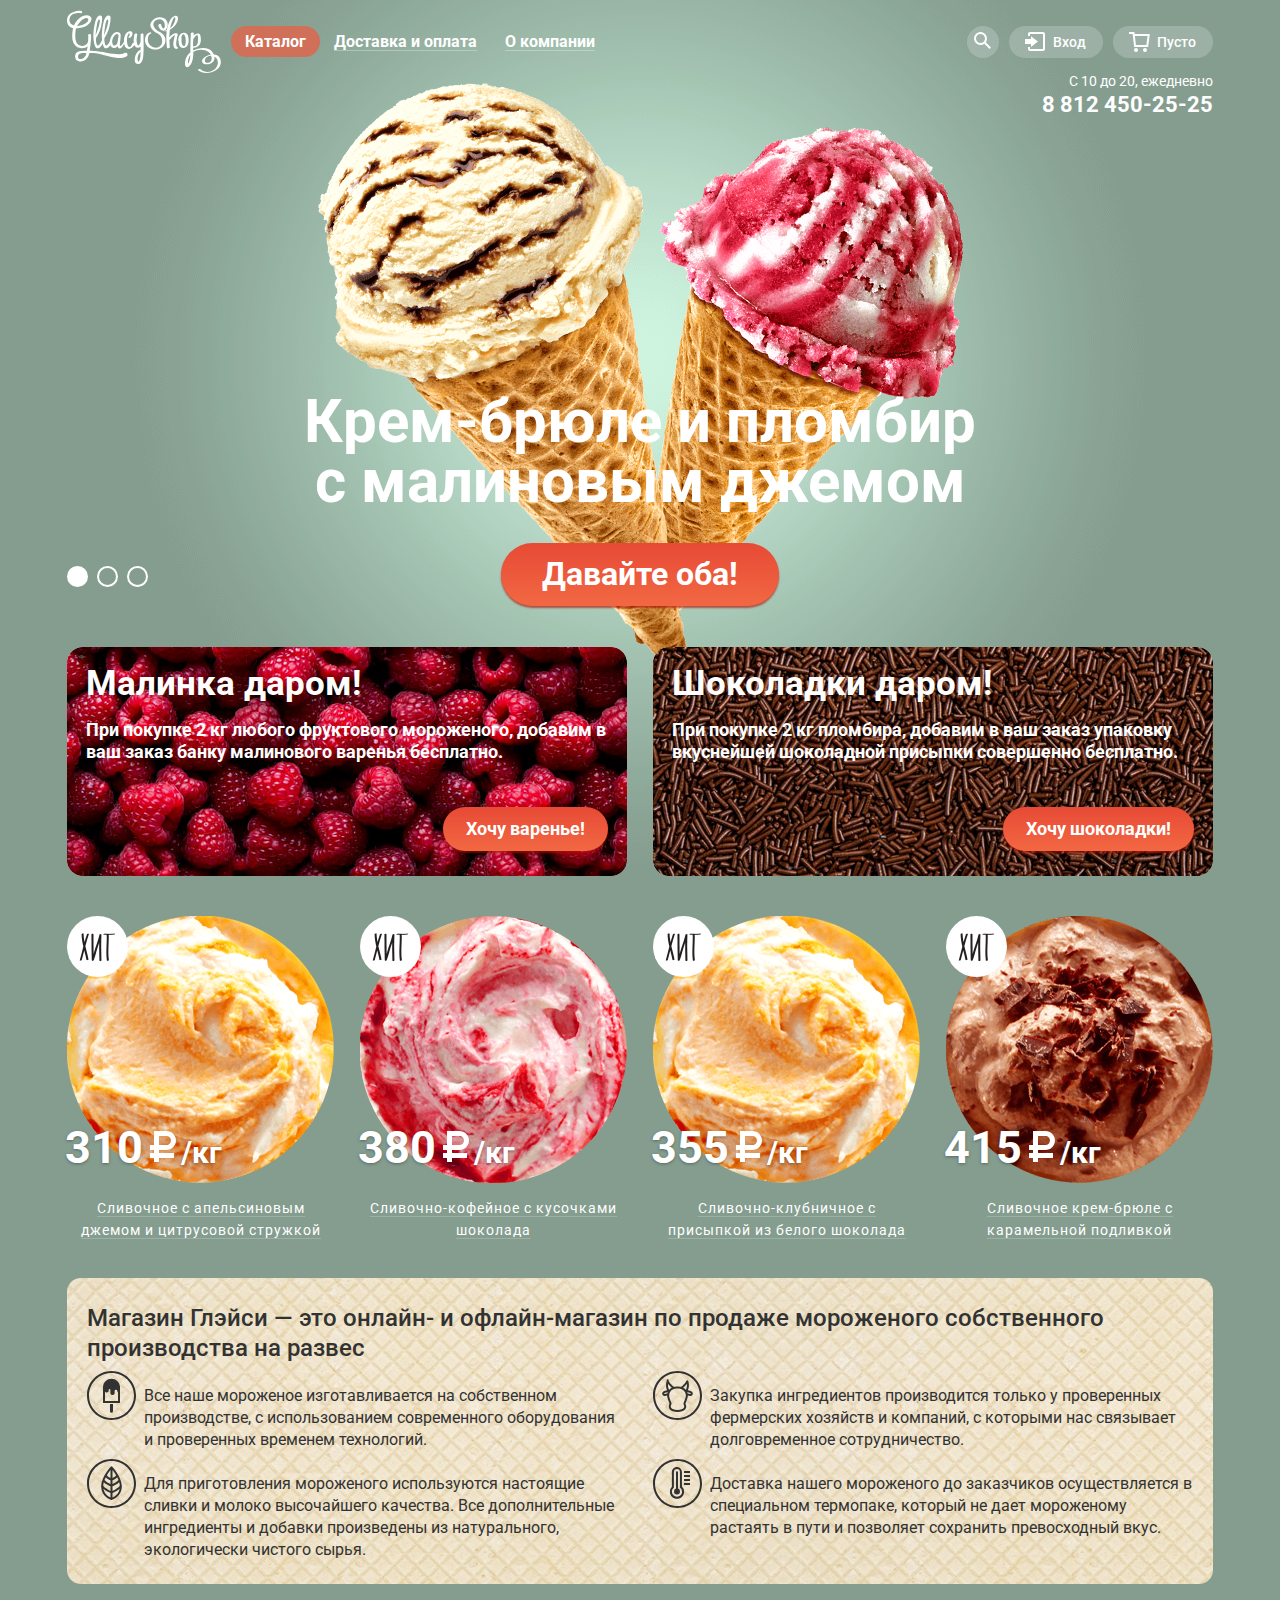
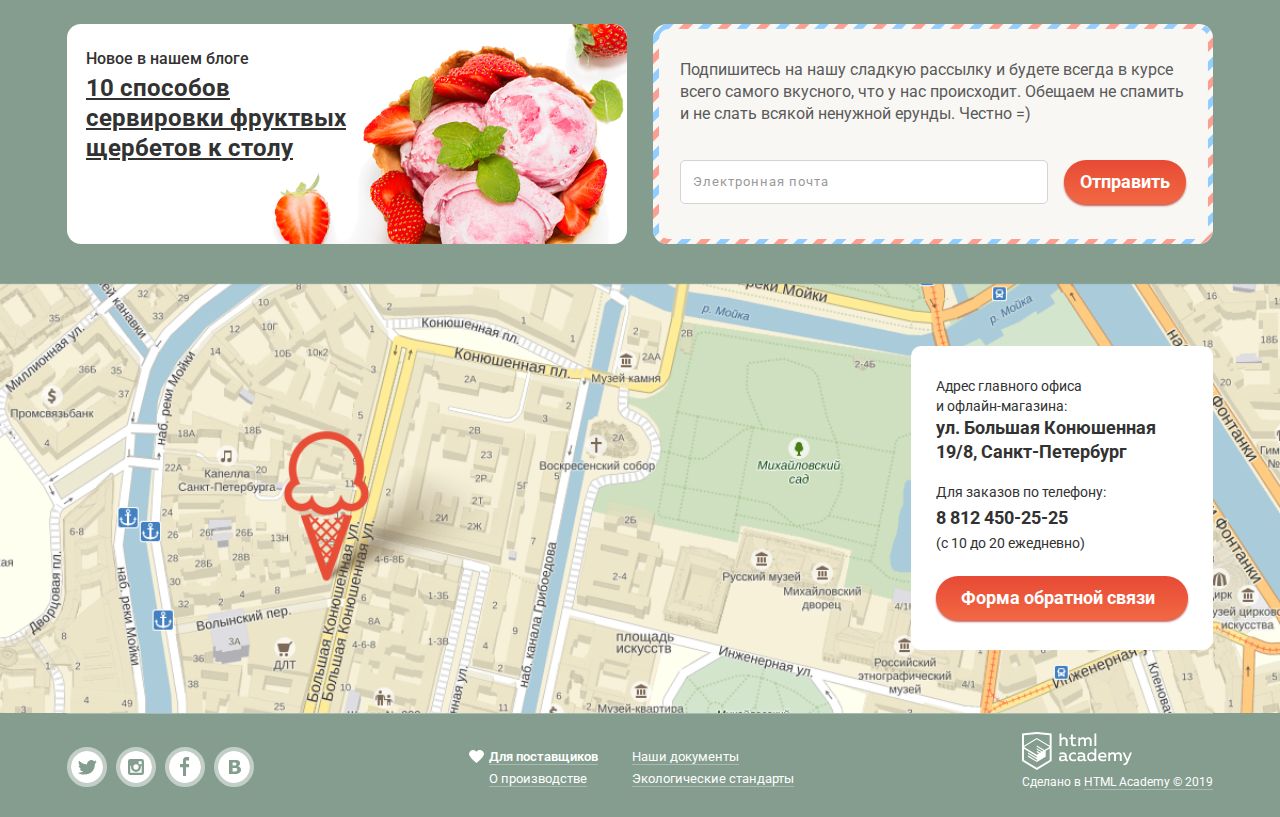
==== index.html @ 9d0677f2 "первая корректировка" ====
<!DOCTYPE html>
<html lang="ru">
   <head>
      <meta name="keywords" content="" />
      <meta name="description" content="" />
      <meta charset="utf-8">
      <title>Магазин мороженного Glaccy</title>
      <link rel="stylesheet" href="css/normalize.min.css">
      <link rel="stylesheet" href="css/style.css">
      <link href="https://fonts.googleapis.com/css?family=Roboto:400,500,700&display=swap&subset=cyrillic" rel="stylesheet">
   </head>
   <body>
      <input class="visually-hidden" type="radio" id="first-offer" name="toggle" checked>
      <input class="visually-hidden" type="radio" id="second-offer" name="toggle">
      <input class="visually-hidden" type="radio" id="third-offer" name="toggle">
      <div class="main-wrapper">
         <header>
            <div class="header-block container">
               <nav class="header-navigation">
                  <a class="logo">
                  <img src="img/icons/logo.svg" alt="" width="154" height="64"/>
                  </a>
                  <ul class="top-menu">
                     <li class="current-menu menu-item">
                        <a href="catalog.html" title="Каталог">Каталог</a>
                        <ul class="drop-down">
                           <li class="drop-item"><a href="catalog/new.html" title="Новинки">Новинки</a></li>
                           <li class="drop-item"><a href="catalog.html" title="Сливочное">Сливочное</a></li>
                           <li class="drop-item current-menu_drop "><a href="catalog/shcherbet.html" title="Щербет">Щербеты</a></li>
                           <li class="drop-item"><a href="catalog/fruit-ice.html" title="Фруктовый лед">Фруктовый лед</a></li>
                           <li class="drop-item"><a href="catalog/melorin.html" title="Мелорин">Мелорин</a></li>
                        </ul>
                     </li>
                     <li class="menu-item"><a href="delivery.html" title="Доставка и оплата">Доставка и оплата</a></li>
                     <li class="menu-item"><a href="about.html" title="О компании">О компании</a></li>
                  </ul>
               </nav>
               <ul class="top-user">
                  <li class="top-search">
                     <a href="#modal-search" title=""><span class="visually-hidden">Поиск по каталогу</span></a>
                     <div class="modal modal-search">
                        <form action="search.html" method="get" name="form_search">
                           <p class="visually-hidden">Поиск по сайту</p>
                           <label>
                           <input type="search" name="search-results"  required/>
                           <span>Что ищем?</span>
                           </label>
                        </form>
                     </div>
                  </li>
                  <li class="top-cabinet">
                     <a href="#modal-entrance">Вход</a>
                     <div class="modal modal-entrance">
                        <p class="visually-hidden">Вход в личный кабинет</p>
                        <form class="" name="form-entrance" action="index.html" method="post">
                           <label >
                           <input type="email" id="entrance-email" name="email" required />
                           <span>Электронная почта</span>
                           </label>
                           <label >
                           <input type="password" name="password"  required/>
                           <span>Введите пароль</span>
                           </label>
                           <input type="submit" class="btn btn-small" value="Войти">
                           <div class="modal-entrance-links">
                              <a href="restore-password.html" title="Восстановить пароль">Забыли пароль?</a>
                              <a href="registration.html" title="Зарегистрироваться">Новая регистрация</a>
                           </div>
                        </form>
                     </div>
                  </li>
                  <li class="top-cart top-cart-empty">
                     <a href="/cart">Пусто</a>
                     <div class="modal small-cart">
                        <p class="visually-hidden">Малая корзина</p>
                        <ul  class="small-cart_items">
                           <li class="small-cart_item">
                              <button type="button" value="delete" aria-label="Удалить из корзины"></button>
                              <img src="img/1.png" alt="Пломбир с апельсиновым джемом" width="32" height="32"/>
                              <a href="catalog/orange.html" title="Пломбир с апельсиновым джемом" class="small-cart__name">Пломбир с апельсиновым джемом</a>
                              <div class="small-cart__calculation">1,5 кг х <span class="small-cart__price">200 руб.</span></div>
                              <div class="small-cart__itemtotal">300 руб.</div>
                           </li>
                           <li class="small-cart_item">
                              <button type="button" value="delete" aria-label="Удалить из корзины"></button>
                              <img src="img/1-1.png" alt="Клубничный пломбир с присыпкой из белого шоколада" width="32" height="32"/>
                              <a href="catalog/strawberry.html" title="Клубничный пломбир с присыпкой из белого шоколада" class="small-cart__name">Клубничный пломбир с присыпкой из белого шоколада</a>
                              <div class="small-cart__calculation">1,5 кг х <span class="small-cart__price">300 руб.</span></div>
                              <div class="small-cart__itemtotal">400 руб.</div>
                           </li>
                        </ul>
                        <p class="small-cart__total">
                           Итого: 750 руб.
                        </p>
                        <a href="catalog/cart.html" class="btn btn-medium" >Оформить заказ</a>
                     </div>
                  </li>
               </ul>
               <div class="header-contacts">
                  <p>С 10 до 20, ежедневно</p>
                  <p class="top-phone">8 812 450-25-25</p>
               </div>
            </div>
         </header>
         <main>
            <h1 class="visually-hidden">Магазин мороженного Глейси</h1>
            <section class="main-slider">
               <h2 class="visually-hidden">Пакетные предложения мороженного</h2>
               <ul class="slider-list">
                  <li class="slider-item " id="first-slide">
                     <p class="slider-name">Крем-брюле и пломбир
                        с малиновым джемом
                     </p>
                     <a href="#" class="btn btn-large">Давайте оба!</a>
                  </li>
                  <li class="slider-item" id="second-slide">
                     <p class="slider-name">Шоколадный пломбир
                        и лимонный сорбет
                     </p>
                     <a href="#" class="btn btn-large">Давайте оба!</a>
                  </li>
                  <li class="slider-item" id="third-slide">
                     <p class="slider-name">Пломбир с помадкой
                        и клубничный щербет
                     </p>
                     <a href="#" class="btn btn-large">Давайте оба!</a>
                  </li>
               </ul>
               <div class="slider-switcher">
                  <label for="first-offer">1</label>
                  <label for="second-offer">2</label>
                  <label for="third-offer">3</label>
               </div>
            </section>
            <section class="main-specials container">
               <h2 class="visually-hidden">Специальные предложения</h2>
               <ul class="wrapper main-specials_list">
                  <li>
                     <h3>Малинка даром!</h3>
                     <p>При покупке 2 кг любого фруктового мороженого, добавим в ваш заказ банку малинового варенья бесплатно.</p>
                     <a href="#" title="" class="btn btn-small">Хочу варенье!</a>
                  </li>
                  <li>
                     <h3>Шоколадки даром!</h3>
                     <p>При покупке 2 кг пломбира, добавим в ваш заказ упаковку вкуснейшей шоколадной присыпки совершенно бесплатно.</p>
                     <a href="#" title="" class="btn btn-small">Хочу шоколадки!</a>
                  </li>
               </ul>
            </section>
            <section class="main-hotproducts container">
               <h2 class="visually-hidden">Горячие предложения</h2>
               <ul class="wrapper main-hotproducts_list">
                  <li>
                     <div class="catalog-item hot">
                        <a href="#" title="">
                           <img src="img/1.png" alt="ice-cream name" class="catalog-item__image" width="267" height="267"/>
                           <p class="item-catalog__price">310<span>/кг</span></p>
                        </a>
                        <a href="#" title="" class="catalog-item__name"><span>Сливочное с апельсиновым джемом и цитрусовой стружкой</span></a>
                        <a class="btn btn-medium item-hover" title="название">Быстрый просмотр</a>
                     </div>
                  </li>
                  <li>
                     <div class="catalog-item hot">
                        <a href="#" title="">
                           <img src="img/1-1.png" class="catalog-item__image" alt="ice-cream name"  width="267" height="267"/>
                           <p class="item-catalog__price">380<span>/кг</span></p>
                        </a>
                        <a href="#" title="" class="catalog-item__name"><span>Сливочно-кофейное с кусочками шоколада</span></a>
                        <a class="btn btn-medium item-hover" title="название">Быстрый просмотр</a>
                     </div>
                  </li>
                  <li>
                     <div class="catalog-item hot">
                        <a href="#" title="">
                           <img src="img/1-2.png" alt="ice-cream name" class="catalog-item__image"  width="267" height="267"/>
                           <p class="item-catalog__price">355<span>/кг</span></p>
                        </a>
                        <a href="#" title="" class="catalog-item__name"><span>Сливочно-клубничное с присыпкой из белого шоколада</span></a>
                        <a class="btn btn-medium item-hover" title="название">Быстрый просмотр</a>
                     </div>
                  </li>
                  <li>
                     <div class="catalog-item hot">
                        <a href="#" title="">
                           <img src="img/2.png" alt="ice-cream name" class="catalog-item__image" width="267" height="267"/>
                           <p class="item-catalog__price">415<span>/кг</span></p>
                        </a>
                        <a href="#" title="" class="catalog-item__name"><span>Сливочное крем-брюле с карамельной подливкой</span></a>
                        <a class="btn btn-medium item-hover" title="название">Быстрый просмотр</a>
                     </div>
                  </li>
               </ul>
            </section>
            <section class="main-advantages container">
               <div class="advantages-inside">
                  <h2>Магазин Глэйси — это онлайн- и офлайн-магазин по продаже мороженого собственного производства на развес</h2>
                  <ul class="advantages-list wrapper">
                     <li class="advantages-item">
                        Все наше мороженое изготавливается на собственном производстве, с использованием современного оборудования и проверенных временем технологий.
                     </li>
                     <li class="advantages-item">
                        Закупка ингредиентов  производится только у проверенных фермерских хозяйств и компаний, с которыми нас связывает долговременное сотрудничество.
                     </li>
                     <li class="advantages-item">
                        Для приготовления мороженого используются настоящие сливки и молоко высочайшего качества. Все дополнительные ингредиенты и добавки произведены из натурального, экологически чистого сырья.
                     </li>
                     <li class="advantages-item">
                        Доставка нашего мороженого до заказчиков осуществляется в специальном термопаке, который не дает мороженому растаять в пути и позволяет сохранить превосходный вкус.
                     </li>
                  </ul>
               </div>
            </section>
            <div class="container">
               <div class="wrapper">
                  <section class="main-news">
                     <h2>Новое в нашем блоге</h2>
                     <a href="#" title="">10 способов сервировки фруктвых щербетов к столу</a>
                  </section>
                  <section class="main-subscription">
                     <h2>Подпишитесь на нашу сладкую рассылку и будете всегда в курсе всего самого вкусного, что у нас происходит. Обещаем не спамить и не слать всякой ненужной ерунды. Честно =) </h2>
                     <form class="" action="index.html" method="post">
                        <label class="subscription-form">
                        <input type="email" name="subscription-male" required>
                        <span>Электронная почта</span>
                        </label>
                        <button type="submit" class="btn btn-medium">Отправить</button>
                     </form>
                  </section>
               </div>
            </div>
            <div class="map">
               <section class="container">
                  <h2 class="visually-hidden">Адрес магазина</h2>
                  <div class="main-adress">
                     <p>Адрес главного офиса
                        <br/>и офлайн-магазина:
                     </p>
                     <p class="adress-bold adress">ул. Большая Конюшенная 19/8, Санкт-Петербург</p>
                     <p>Для заказов по телефону:</p>
                     <p class="adress-bold phone">8 812 450-25-25</p>
                     <p>(с 10 до 20 ежедневно)</p>
                     <a href="feedback.html" class="btn feedback-link">Форма обратной связи</a>
                  </div>
               </section>
               <iframe src="https://www.google.com/maps/embed?pb=!1m18!1m12!1m3!1d4753.373190727575!2d30.322907893097188!3d59.93965475765998!2m3!1f0!2f0!3f0!3m2!1i1024!2i768!4f13.1!3m3!1m2!1s0x4696310fca145cc1%3A0x42b32648d8238007!2z0JHQvtC70YzRiNCw0Y8g0JrQvtC90Y7RiNC10L3QvdCw0Y8g0YPQuy4sIDE5LzgsINCh0LDQvdC60YIt0J_QtdGC0LXRgNCx0YPRgNCzLCAxOTExODY!5e0!3m2!1sru!2sru!4v1561564936413!5m2!1sru!2sru" height="430" class="map-iframe" allowfullscreen></iframe>
            </div>
         </main>
         <footer class="main-fotter container">
            <ul class="social">
               <li>
                  <a href="" title="" class="twitter">
                     <svg xmlns="http://www.w3.org/2000/svg" width="32" height="32" viewBox="0 0 32 32">
                        <path fill="#fff" d="M16 0C7.164 0 0 7.164 0 16c0 8.837 7.164 16 16 16 8.837 0 16-7.163 16-16 0-8.836-7.163-16-16-16zm7.944 12.809c-.251 6.516-3.463 10.832-10.992 10.702h-.486c-.447 0-4.543-.443-5.344-1.823 2.479.19 4.247-.406 5.12-1.136-1.048-.289-2.923-.461-3.251-2.848.384.104.618.221 1.299.113-1.307-.824-2.758-1.519-2.679-3.643.311.317 1.164.518 1.46.457-.768-.233-2.149-3.244-.974-4.781 1.984 1.79 4.075 3.482 7.804 3.643.227-2.214 1.24-3.699 3.168-4.325 1.84-.479 3.255.26 3.901 1.138.737-.224 1.453-.466 2.193-.685-.004.833-.569 1.463-.935 1.709.747.165 1.423-.475 1.423-.475-.184.963-1.094 1.725-1.707 1.954z"/>
                     </svg>
                     <span class="visually-hidden">Твиттер</span>
                  </a>
               </li>
               <li>
                  <a href="" title="" class="inst">
                     <svg xmlns="http://www.w3.org/2000/svg" width="32" height="32" viewBox="0 0 32 32">
                        <g fill="#FFF">
                           <path d="M20.916 16a4.938 4.938 0 1 1-9.877 0c0-.394.051-.773.138-1.14h-.897v6.838h11.396V14.86h-.897c.086.367.137.746.137 1.14z"/>
                           <path d="M15.978 18.659c1.466 0 2.659-1.193 2.659-2.659s-1.193-2.659-2.659-2.659c-1.466 0-2.659 1.193-2.659 2.659s1.192 2.659 2.659 2.659zM18.637 10.302h3.039v3.039h-3.039z"/>
                           <path d="M16 0C7.164 0 0 7.164 0 16c0 8.837 7.164 16 16 16 8.837 0 16-7.163 16-16 0-8.836-7.163-16-16-16zm7.955 21.698a2.285 2.285 0 0 1-2.279 2.279H10.279A2.285 2.285 0 0 1 8 21.698V10.302a2.286 2.286 0 0 1 2.279-2.279h11.396a2.286 2.286 0 0 1 2.279 2.279v11.396z"/>
                        </g>
                     </svg>
                     <span class="visually-hidden">Инстаграм</span>
                  </a>
               </li>
               <li>
                  <a href="" title="" class="fb">
                     <svg xmlns="http://www.w3.org/2000/svg" width="32" height="32" viewBox="0 0 32 32">
                        <path fill="#FFF" d="M16 0C7.164 0 0 7.163 0 16s7.164 16 16 16c8.837 0 16-7.164 16-16S24.837 0 16 0zm4.062 9.455h-3.021v3.444h3.021v3.445h-3.021v8.61H14.02v-8.61H11v-3.445h3.021V9.455c0-1.902 1.353-3.445 3.021-3.445h3.021v3.445z"/>
                     </svg>
                     <span class="visually-hidden">Фейсбук</span>
                  </a>
               </li>
               <li>
                  <a href="" title="" class="vk">
                     <svg xmlns="http://www.w3.org/2000/svg" width="32" height="32" viewBox="0 0 32 32">
                        <g fill="#FFF">
                           <path d="M16.637 14.495c.402-.019.719-.082.951-.188.326-.145.54-.33.641-.559.101-.229.15-.496.15-.797 0-.232-.058-.465-.174-.697-.116-.232-.322-.405-.617-.517-.264-.1-.592-.155-.984-.165a76.242 76.242 0 0 0-1.652-.014h-.339v2.965h.565c.571 0 1.057-.009 1.459-.028zM18.118 17.084c-.282-.081-.672-.125-1.166-.132a127.97 127.97 0 0 0-1.55-.009h-.79v3.493h.264c1.014 0 1.74-.003 2.18-.009a3.2 3.2 0 0 0 1.212-.245c.377-.157.633-.364.774-.625s.214-.562.214-.9c0-.446-.088-.788-.261-1.03-.17-.241-.464-.423-.877-.543z"/>
                           <path d="M16 0C7.164 0 0 7.164 0 16c0 8.837 7.164 16 16 16 8.837 0 16-7.163 16-16 0-8.836-7.163-16-16-16zm6.602 20.531a3.73 3.73 0 0 1-1.124 1.327c-.552.415-1.161.71-1.823.886s-1.501.264-2.519.264h-6.121V8.987h5.443c1.13 0 1.957.038 2.48.113a5.126 5.126 0 0 1 1.561.5c.533.27.929.632 1.189 1.087.26.455.392.975.392 1.558 0 .678-.179 1.278-.536 1.795-.358.518-.863.92-1.517 1.208v.075c.917.182 1.642.559 2.179 1.13.537.571.807 1.325.807 2.261 0 .678-.138 1.283-.411 1.817z"/>
                        </g>
                     </svg>
                     <span class="visually-hidden">Вконтакте</span>
                  </a>
               </li>
            </ul>
            <ul class="bottom-menu">
               <li>
                  <ul class="bottom-submenu">
                     <li class="bottom-menu__heart"><a href="#" title="">Для поставщиков</a></li>
                     <li><a href="#" title="">О производстве</a></li>
                  </ul>
               </li>
               <li>
                  <ul class="bottom-submenu">
                     <li><a href="#" title="">Наши документы</a></li>
                     <li><a href="#" title="">Экологические стандарты</a></li>
                  </ul>
               </li>
            </ul>
            <p class="main-created">
               <img src="img/icons/logo-htmlacademy.svg" alt="Лого академии" width="110" height="40"/>
               <span>Сделано в <a href="https://htmlacademy.ru/intensive/htmlcss" title="">HTML Academy &copy; 2019 </a></span>
            </p>
         </footer>
      </div>
      <section class="modal modal-feedback">
         <h2>Мы обязательно Вам ответим</h2>
         <span class="close"></span>
         <form method="post" name="form_feedback" class="feedback_form" action="send-phone.php">
            <label >
            <input type="text" name="user-name" id="feedback_name" value="" placeholder=""  required/>
            <span>Как Вас зовут?</span>
            </label>
            <label >
            <input type="email" id="feedback_email" name="email" placeholder=""  required/>
            <span>Ваша почта для ответа</span>
            </label>
            <label>
            <textarea name="message" rows="5" cols="30" id="feedback_message" placeholder=""  required>
            </textarea>
            <span>Напишите что-нибудь</span>
            </label>
            <button type="submit" class="btn btn-small">Отправить</button>
         </form>
      </section>
      <div class="overlay"></div>
      <script src="js/popup.js"></script>
   </body>
</html>
---- css/style.css ----
body {
	margin: 0;
	font-style: normal;
	font-size: 16px;
	line-height: 22px;
	font-family: 'Roboto', Arial, sans-serif;
	color: #323232;
	background-color: #849d8f;
}

.main-title,
.h1 {
	margin-top: 0;
	margin-bottom: 26px;
	font-size: 35px;
	line-height: 41px;
	font-weight: 700;
	color: #ffffff;
	background-color: inherit;
}

.container {
	margin-right: auto;
	margin-left: auto;
	padding-right: 27px;
	padding-left: 27px;
	width: 1200px;
	-webkit-box-sizing: border-box;
	box-sizing: border-box;
}

.wrapper {
	margin-right: -13px;
	margin-left: -13px;
	margin-top: 0;
	margin-bottom: 0;
	display: -webkit-box;
	display: -ms-flexbox;
	display: flex;
	-ms-flex-wrap: wrap;
	flex-wrap: wrap;
	-webkit-box-sizing: border-box;
	box-sizing: border-box;
}

.btn {
	display: inline-block;
	vertical-align: top;
	padding-top: 10px;
	padding-bottom: 10px;
	padding-right: 25px;
	padding-left: 25px;
	-webkit-box-sizing: border-box;
	box-sizing: border-box;
	font-size: 18px;
	line-height: 24px;
	font-weight: 700;
	color: #ffffff;
	text-decoration: none;
	background-color: #f06441;
	background-image: -webkit-linear-gradient( 90deg, #f26843 0%, #e74a35 100%);
	background-image: -ms-linear-gradient( 90deg, #f26843 0%, #e74a35 100%);
	-webkit-box-shadow: 0px 2px 2px 0px rgba(172, 16, 0, 0.64);
	box-shadow: 0px 2px 2px 0px rgba(172, 16, 0, 0.64);
	border: transparent;
	border-radius: 33px;
}

.btn:hover,
.btn:focus {
	color: #fff;
	background-image: -webkit-linear-gradient( 90deg, #f58669 0%, #ec6f5e 100%);
	background-image: -ms-linear-gradient( 90deg, #f58669 0%, #ec6f5e 100%);
	-webkit-box-shadow: 0 2px 2px rgba(172, 16, 0, 1);
	box-shadow: 0 2px 2px rgba(172, 16, 0, 1);
}

.btn:active {
	color: #fff;
	background-image: -webkit-linear-gradient( 90deg, #d84732 0%, #e1613e 100%);
	background-image: -ms-linear-gradient( 90deg, #d84732 0%, #e1613e 100%);
	-webkit-box-shadow: 0 2px 2px 0px rgba(172, 16, 0, 1);
	box-shadow: 0 2px 2px 0px rgba(172, 16, 0, 1);
}

.btn-small {
	padding-right: 23px;
	padding-left: 23px;
	font-size: 18px;
}

.btn-medium {
	padding-right: 16px;
	padding-left: 16px;
}

.btn-large {
	padding-right: 41px;
	padding-left: 41px;
	font-size: 32px;
	line-height: 43px;
}

img {
	max-width: 100%;
	height: auto;
}

.visually-hidden {
	position: absolute;
	margin: -1px;
	width: 1px;
	height: 1px;
	white-space: nowrap;
	overflow: hidden;
	border: 0;
	padding: 0;
	clip: rect(0 0 0 0);
	-webkit-clip-path: inset(50%);
	clip-path: inset(50%);
}

.header-block {
	position: relative;
	padding-top: 3px;
	display: -webkit-box;
	display: -ms-flexbox;
	display: flex;
	-webkit-box-align: start;
	-ms-flex-align: start;
	align-items: start;
}

.header-navigation {
	z-index: 1;
	display: -webkit-box;
	display: -ms-flexbox;
	display: flex;
	-webkit-box-align: start;
	-ms-flex-align: start;
	align-items: start;
	-webkit-box-sizing: border-box;
	box-sizing: border-box;
}

.logo {
	margin-right: 10px;
	margin-top: 7px;
	-ms-flex-negative: 0;
	flex-shrink: 0;
}


/* menu */

.top-menu {
	margin: 0;
	padding: 0;
	margin-top: 23px;
	display: -webkit-box;
	display: -ms-flexbox;
	display: flex;
	-ms-flex-wrap: wrap;
	flex-wrap: wrap;
	-webkit-box-align: end;
	-ms-flex-align: end;
	align-items: flex-end;
	list-style: none;
}

.menu-item {
	position: relative;
	height: 38px;
}

.menu-item>a {
	position: relative;
	display: -webkit-box;
	display: -ms-flexbox;
	display: flex;
	-webkit-box-orient: vertical;
	-webkit-box-direction: normal;
	-ms-flex-direction: column;
	flex-direction: column;
	padding-right: 14px;
	padding-left: 14px;
	padding-top: 7px;
	padding-bottom: 7px;
	font-size: inherit;
	line-height: 17px;
	font-weight: 700;
	color: #ffffff;
	text-decoration: none;
	background-color: transparent;
	border-radius: 32px;
}

.menu-item>a::after {
	content: "";
	display: block;
	height: 1px;
	padding-right: 14px;
	padding-left: 14px;
	background-color: rgba(255, 255, 255, 0.3)
}

.menu-item:hover>a {
	color: #323232;
	background-color: #f7f6f3;
}

.menu-item.current-menu>a {
	color: #ffffff;
	background-color: #d07058;
}

.menu-item.current-menu>a::after,
.menu-item:hover>a::after,
.menu-item:active>a::after {
	display: none;
}

.menu-item:hover .drop-down {
	display: block;
}

.menu-item:active>a {
	background-color: rgba(248, 247, 244, 0.988);
	-webkit-box-shadow: inset 0px 2px 1px 0px rgba(105, 105, 105);
	box-shadow: inset 0px 2px 1px 0px rgba(105, 105, 105);
	color: #323232;
}

.drop-down {
	position: absolute;
	top: 37px;
	left: -6px;
	z-index: 3;
	display: none;
	width: 143px;
	margin: 0;
	padding: 0;
	-webkit-box-sizing: border-box;
	box-sizing: border-box;
	-webkit-box-shadow: 0px 20px 20px 0px rgba(0, 0, 0, 0.4);
	box-shadow: 0px 20px 20px 0px rgba(0, 0, 0, 0.4);
	list-style: none;
	border-radius: 4px;
	overflow: hidden;
}

.drop-item a {
	display: block;
	padding-top: 9px;
	padding-bottom: 5px;
	padding-left: 20px;
	padding-right: 20px;
	-webkit-box-sizing: border-box;
	box-sizing: border-box;
	font-size: 14px;
	line-height: 16px;
	color: #323232;
	background-color: #f7f6f3;
	text-decoration: none;
}

.drop-item:first-child a {
	position: relative;
	padding-top: 11px;
	padding-bottom: 11px;
	font-weight: 700;
}

.drop-item:nth-child(2) a {
	padding-top: 13px;
}

.drop-item:last-child a {
	padding-bottom: 13px;
}

.drop-item:first-child a::after {
	content: "";
	position: absolute;
	bottom: 0;
	left: 6px;
	display: block;
	width: 128px;
	height: 1px;
	background-color: rgba(0, 0, 0, 0.2);
}

.drop-item a:hover,
.drop-item a:focus {
	background-color: rgb(251, 222, 215);
}

.drop-item a:active {
	background-color: rgb(246, 181, 165);
}

.drop-item.current-menu_drop a {
	color: #fff;
	background-color: rgb(208, 112, 88);
}


/* user-menu*/

.top-user {
	z-index: 1;
	display: -webkit-box;
	display: -ms-flexbox;
	display: flex;
	-webkit-box-align: end;
	-ms-flex-align: end;
	align-items: flex-end;
	-ms-flex-negative: 0;
	flex-shrink: 0;
	margin: 0;
	margin-top: 23px;
	margin-left: auto;
	padding: 0;
	list-style: none;
}

.top-search,
.top-cabinet,
.top-cart {
	position: relative;
	height: 38px;
}

.top-search>a,
.top-cabinet>a,
.top-cart>a {
	position: relative;
	font-size: 14px;
	line-height: 16px;
	display: block;
	margin-left: 10px;
	padding-top: 8px;
	padding-bottom: 8px;
	padding-right: 17px;
	-webkit-box-sizing: border-box;
	box-sizing: border-box;
	font-weight: 500;
	text-decoration: none;
	border-radius: 32px;
}

.top-cart>a,
.top-cabinet>a {
	padding-left: 44px;
}

.top-search>a,
.top-cabinet>a,
.top-cart-empty>a {
	color: #ffffff;
	background-color: rgba(255, 255, 255, 0.2);
}

.top-cart-full>a,
.top-search:hover>a,
.top-cabinet:hover>a,
.top-search:focus>a,
.top-cabinet:focus>a {
	color: #323232;
	background-color: rgba(248, 247, 244, 0.988);
}

.top-cabinet>a {
	background-image: url(../img/icons/entrance1.svg);
	background-repeat: no-repeat;
	background-position: 16px 6px;
}

.top-cart-empty>a {
	background-image: url(../img/icons/basket.svg);
	background-repeat: no-repeat;
	background-position: 16px 6px;
}

.top-cart-full>a {
	background-image: url(../img/icons/basket-red.svg);
	background-repeat: no-repeat;
	background-position: 16px 6px;
}

.top-search>a {
	width: 32px;
	height: 32px;
	background-image: url(../img/icons/loupe.svg);
	background-repeat: no-repeat;
	background-position: 7px 6px;
	border-radius: 50%;
}

.top-search:hover>a {
	background-image: url(../img/icons/loupe1.svg);
}

.top-cabinet:hover>a {
	background-image: url(../img/icons/entrance.svg);
}

.top-cabinet:hover .modal-entrance,
.top-search:hover .modal-search,
.top-cart-full:hover .small-cart {
	display: block;
}


/**modals**/

.modal {
	z-index: 999;
	position: absolute;
	background-color: #f8f7f4;
	-webkit-box-shadow: 0px 20px 20px 0px rgba(0, 0, 0, 0.4);
	box-shadow: 0px 20px 20px 0px rgba(0, 0, 0, 0.4);
	border-radius: 6px;
}

.modal-entrance {
	top: 36px;
	right: 0;
	display: none;
	width: 278px;
	padding-top: 20px;
	padding-right: 20px;
	padding-left: 19px;
	padding-bottom: 20px;
	-webkit-box-sizing: border-box;
	box-sizing: border-box;
}

.modal-entrance form {
	display: -webkit-box;
	display: -ms-flexbox;
	display: flex;
	-ms-flex-wrap: wrap;
	flex-wrap: wrap;
}

.modal-entrance-links {
	max-width: 50%;
	margin-left: auto;
	-webkit-box-sizing: border-box;
	box-sizing: border-box;
	font-size: 13px;
	line-height: 20px;
}

.modal-entrance-links a {
	color: #323232;
	border-bottom: 1px solid rgba(50, 50, 50, 0.3);
	text-decoration: none;
}

.modal-entrance-links a:hover,
.modal-entrance-links a:focus,
.modal-entrance-links a:active {
	color: #e84d37;
	border-bottom: 1px solid rgba(232, 77, 55, 0.3);
}

.modal-search {
	top: 37px;
	right: 0;
	display: none;
	width: 341px;
	padding-top: 20px;
	padding-right: 16px;
	padding-left: 16px;
	padding-bottom: 20px;
	-webkit-box-sizing: border-box;
	box-sizing: border-box;
}

.modal-entrance input[type="password"],
.modal-entrance input[type="email"],
.modal-search input[type="search"],
.modal-feedback input[type="text"],
.modal-feedback input[type="email"],
.modal-feedback textarea {
	width: 100%;
	padding-top: 8px;
	padding-left: 14px;
	padding-right: 14px;
	padding-bottom: 8px;
	-webkit-box-sizing: border-box;
	box-sizing: border-box;
	font-size: 14px;
	line-height: 24px;
	color: #323232;
	background-color: #fff;
	border: 1px solid #d3d3d3;
	border-radius: 5px;
}

.modal-feedback textarea {
	padding-top: 14px;
	padding-bottom: 18px;
}

.modal-entrance input[type="password"],
.modal-entrance input[type="email"],
.modal-search input[type="search"],
.modal-feedback input[type="text"],
.modal-feedback input[type="email"] {
	height: 44px;
}

.modal-feedback input[type="text"],
.modal-feedback input[type="email"] {
	width: 267px;
}

.modal-entrance label,
.modal-search label,
.modal-feedback label {
	position: relative;
	width: 100%;
	display: inline-block;
	vertical-align: top;
}

.modal-entrance label,
.modal-feedback label {
	margin-bottom: 20px;
}

.modal-entrance span,
.modal-search span,
.modal-feedback span {
	position: absolute;
	left: 14px;
	display: block;
	font-size: 14px;
	line-height: 24px;
	color: #999999;
	background-color: transparent;
}

.modal-entrance span,
.modal-feedback span {
	top: 12px;
	letter-spacing: 1px;
}

.modal-search span {
	top: 9px;
}

.modal-entrance input[type="password"]:active,
.modal-entrance input[type="email"]:active,
.modal-search input[type="search"]:active,
.modal-feedback input[type="text"]:active,
.modal-feedback input[type="email"]:active,
.modal-feedback textarea:active,
.subscription-form input[type="email"]:active {
	color: #323232;
}

.modal-entrance input[type="password"]:active~span,
.modal-entrance input[type="email"]:active~span,
.modal-search input[type="search"]:active~span,
.modal-feedback input[type="text"]:active~span,
.modal-feedback input[type="email"]:active~span,
.modal-feedback textarea:active~span,
.subscription-form input[type="email"]:active~span,
.modal-entrance input[type="password"]:focus~span,
.modal-entrance input[type="email"]:focus~span,
.modal-search input[type="search"]:focus~span,
.modal-feedback input[type="text"]:focus~span,
.modal-feedback input[type="email"]:focus~span,
.modal-feedback textarea:focus~span,
.subscription-form input[type="email"]:focus~span,
.modal-entrance input[type="password"]:valid~span,
.modal-entrance input[type="email"]:valid~span,
.modal-search input[type="search"]:valid~span,
.modal-feedback input[type="text"]:valid~span,
.modal-feedback input[type="email"]:valid~span,
.modal-feedback textarea:valid~span,
.subscription-form input[type="email"]:valid~span {
	display: none;
}

.modal-entrance input[type="password"]:hover,
.modal-entrance input[type="email"]:hover,
.modal-search input[type="search"]:hover,
.modal-feedback input[type="text"]:hover,
.modal-feedback input[type="email"]:hover,
.modal-feedback textarea:hover,
.subscription-form input[type="email"]:hover {
	border-width: 2px;
	border-color: rgb(154, 154, 154);
}

.modal-feedback textarea:hover,
.modal-feedback textarea:focus,
.modal-feedback textarea:focus-within {
	margin-bottom: -2px;
}

.modal-entrance input[type="password"]:focus-within,
.modal-entrance input[type="email"]:focus-within,
.modal-search input[type="search"]:focus-within,
.modal-feedback input[type="text"]:focus-within,
.modal-feedback input[type="email"]:focus-within,
.modal-feedback textarea:focus-within,
.subscription-form input[type="email"]:focus-within {
	border-width: 2px;
	border-color: rgb(46, 136, 228, 0.5);
	outline: none;
}

.modal-feedback {
	position: fixed;
	top: 50%;
	left: 50%;
	z-index: 6;
	display: none;
	width: 479px;
	margin-left: -238px;
	padding-top: 15px;
	padding-right: 25px;
	padding-bottom: 25px;
	padding-left: 25px;
	-webkit-box-sizing: border-box;
	box-sizing: border-box;
	border-radius: 10px;
	transform: translate(0, -50%);
}

.modal-feedback form {
	display: -webkit-box;
	display: -ms-flexbox;
	display: flex;
	-webkit-box-orient: vertical;
	-webkit-box-direction: normal;
	-ms-flex-direction: column;
	flex-direction: column;
}

.modal-feedback h2 {
	margin-top: 0;
	margin-bottom: 20px;
	font-size: 24px;
	line-height: 28px;
	font-weight: 500;
}

.modal-feedback button {
	-ms-flex-item-align: end;
	align-self: flex-end;
}

.modal-feedback .close {
	position: absolute;
	top: 15px;
	left: 444px;
	display: block;
	height: 17px;
	width: 17px;
	background-image: url(../img/icons/cross-big.svg);
}

.overlay {
	position: fixed;
	top: 0;
	left: 0;
	z-index: 5;
	display: none;
	width: 100%;
	height: 100%;
	background-color: rgba(0, 0, 0, 0.3);
}


/**small-cart_items**/

.small-cart {
	top: 37px;
	right: 0;
	display: none;
	width: 540px;
	padding-top: 20px;
	padding-right: 13px;
	padding-left: 16px;
	padding-bottom: 20px;
	-webkit-box-sizing: border-box;
	box-sizing: border-box;
	font-size: 13px;
	line-height: 16px;
	text-align: right;
	background-color: #f8f7f4;
}

.small-cart a {
	color: #323232;
	text-decoration: none;
}

.small-cart a:hover,
.small-cart a:focus,
.small-cart a:active {
	color: #e84d37;
}

.small-cart .btn {
	color: #ffffff;
}

.small-cart_items {
	margin: 0;
	padding: 0;
	-webkit-box-sizing: border-box;
	box-sizing: border-box;
	border-bottom: 1px solid #cacac7;
	text-align: left;
	list-style: none;
}

.small-cart_items li {
	display: -webkit-box;
	display: -ms-flexbox;
	display: flex;
	-ms-flex-wrap: nowrap;
	flex-wrap: nowrap;
	-webkit-box-align: center;
	-ms-flex-align: center;
	align-items: center;
	-webkit-box-pack: justify;
	-ms-flex-pack: justify;
	justify-content: space-between;
	margin-bottom: 16px;
}

.small-cart_items img {
	width: 32px;
	height: 32px;
	margin-right: 13px;
	margin-left: 13px;
}

.small-cart_items button {
	width: 13px;
	height: 13px;
	background-color: #f8f7f4;
	background-image: url(../img/icons/cross-small.svg);
	background-repeat: no-repeat;
	border: transparent;
}

.small-cart_item:first-child .small-cart__name {
	padding-top: 0;
}

.small-cart__name {
	-webkit-box-flex: 1;
	-ms-flex-positive: 1;
	flex-grow: 1;
	margin-right: 14px;
	padding-top: 13px;
}

.small-cart__name:first-child {
	padding-top: 0;
}

.small-cart__calculation {
	margin-right: 15px;
	margin-left: 13px;
	white-space: nowrap;
}

.small-cart__price {
	color: #999999;
}

.small-cart__itemtotal {
	margin-right: 19px;
	margin-left: 13px;
	white-space: nowrap;
}

.small-cart__total {
	padding-bottom: 0;
	font-size: 15px;
	font-weight: 700;
	line-height: 18px;
	text-align: right;
}


/**header-contacts**/

.header-contacts {
	position: absolute;
	top: 73px;
	right: 0;
	width: 200px;
	padding-right: 27px;
}

.header-contacts p {
	width: 100%;
	margin-top: 0;
	margin-bottom: 4px;
	font-size: 14px;
	line-height: 16px;
	text-align: right;
	color: #ffffff;
	background-color: inherit;
}

.header-contacts .top-phone {
	font-size: 22px;
	line-height: 24px;
	font-weight: 700;
}


/**main-slider**/

.main-slider {
	position: relative;
	width: 1200px;
	padding-right: 27px;
	padding-left: 27px;
	margin-right: auto;
	margin-left: auto;
	-webkit-box-sizing: border-box;
	box-sizing: border-box;
}

.slider-list {
	margin: 0;
	padding: 0;
	list-style: none;
}

.slider-item {
	position: relative;
	z-index: 0;
	display: none;
	padding-bottom: 41px;
	text-align: center;
}

.slider-name {
	z-index: 1;
	max-width: 680px;
	margin-bottom: 31px;
	margin-top: 0;
	margin-left: auto;
	margin-right: auto;
	padding-top: 312px;
	font-size: 60px;
	line-height: 60px;
	font-weight: 700;
	color: #ffffff;
}

.slider-switcher {
	position: absolute;
	bottom: 60px;
	left: 27px;
	margin: 0;
	padding: 0;
	list-style: none;
}

.slider-switcher label {
	display: inline-block;
	vertical-align: bottom;
}

.slider-switcher label+label {
	margin-left: 5px;
}

.slider-switcher label {
	padding: 0;
	width: 17px;
	height: 17px;
	text-indent: -9999px;
	border: 2px solid #ffffff;
	border-radius: 50%;
	background-color: transparent;
}

.slider-switcher label:hover {
	background-color: rgba(255, 255, 255, 0.4);
}

.main-wrapper {
	min-width: 940px;
	background-color: #849d8f;
	background-image: url("../img/morozhenki.png");
	background-repeat: no-repeat;
	background-position: top center;
	-webkit-transition: background-image 0.5s ease, background-color 0.5s ease;
	-o-transition: background-image 0.5s ease, background-color 0.5s ease;
	transition: background-image 0.5s ease, background-color 0.5s ease;
}

#first-offer:checked~.main-wrapper {
	background-color: #849d8f;
	background-image: url(../img/morozhenki.png);
}

#second-offer:checked~.main-wrapper {
	background-color: #8996a6;
	background-image: url(../img/morozhenki2.png);
}

#third-offer:checked~.main-wrapper {
	background-color: #9d8b84;
	background-image: url(../img/morozhenki3.png);
}

#first-offer:checked~.main-wrapper #first-slide,
#second-offer:checked~.main-wrapper #second-slide,
#third-offer:checked~.main-wrapper #third-slide {
	display: block;
}

#first-offer:checked~.main-wrapper .slider-switcher label[for="first-offer"],
#second-offer:checked~.main-wrapper .slider-switcher label[for="second-offer"],
#third-offer:checked~.main-wrapper .slider-switcher label[for="third-offer"] {
	background-color: #ffffff;
}


/***main-specials**/

.main-specials {
	margin-bottom: 34px;
}

.main-specials_list {
	padding: 0;
	list-style: none;
}

.main-specials_list li {
	z-index: 1;
	display: -webkit-box;
	display: -ms-flexbox;
	display: flex;
	-webkit-box-orient: vertical;
	-webkit-box-direction: normal;
	-ms-flex-direction: column;
	flex-direction: column;
	-webkit-box-sizing: border-box;
	box-sizing: border-box;
	width: 560px;
	margin-left: 13px;
	margin-right: 13px;
	padding-top: 19px;
	padding-left: 19px;
	padding-bottom: 25px;
	padding-right: 19px;
	background-repeat: no-repeat;
	background-position: 0 0;
	background-size: cover;
	border-radius: 16px;
}

.main-specials_list li:nth-child(1) {
	background-color: #bc0029;
	background-image: url(../img/strawberry-bg2.jpg);
}

.main-specials_list li:nth-child(2) {
	background-color: #704c43;
	background-image: url(../img/shocolate-bg.jpg);
}

.main-specials_list h3 {
	margin-bottom: 18px;
	margin-top: 0;
	font-size: 35px;
	line-height: 35px;
	font-weight: 700;
	color: #ffffff;
	background-color: transparent;
}

.main-specials_list p {
	-webkit-box-flex: 1;
	-ms-flex-positive: 1;
	flex-grow: 1;
	margin-top: 0;
	margin-bottom: 44px;
	font-size: 18px;
	line-height: 22px;
	font-weight: 700;
	color: #fff;
}

.main-specials_list .btn {
	-ms-flex-item-align: end;
	align-self: flex-end;
}


/***main-hotproducts_list***/

.main-hotproducts_list {
	margin-bottom: 0;
	margin-top: 0;
	padding: 0;
	list-style: none;
}

.main-hotproducts_list li {
	margin-bottom: 37px;
}

.catalog-item.hot:before {
	content: "";
	position: absolute;
	top: 6px;
	left: 13px;
	z-index: 1;
	display: block;
	width: 33px;
	height: 33px;
	padding: 14px;
	background-color: #ffffff;
	background-image: url(../img/hit.png);
	background-repeat: no-repeat;
	background-position: 50% 50%;
	border-radius: 50%;
}


/****.catalog-item***/

.catalog-item {
	position: relative;
	display: -webkit-box;
	display: -ms-flexbox;
	display: flex;
	-webkit-box-orient: vertical;
	-webkit-box-direction: normal;
	-ms-flex-direction: column;
	flex-direction: column;
	-webkit-box-align: center;
	-ms-flex-align: center;
	align-items: center;
	width: 293px;
	padding-right: 13px;
	padding-left: 13px;
	padding-top: 6px;
	-webkit-box-sizing: border-box;
	box-sizing: border-box;
	text-align: center;
}

.catalog-item:hover {
	z-index: 3;
	margin-bottom: -83px;
	background-color: rgba(248, 247, 244, 0.2);
	-webkit-box-shadow: 0px 20px 20px 0px rgba(0, 0, 0, 0.4);
	box-shadow: 0px 20px 20px 0px rgba(0, 0, 0, 0.4);
	border-radius: 4px;
}

.catalog-item a {
	position: relative;
}

.catalog-item__name {
	-webkit-box-flex: 1;
	-ms-flex-positive: 1;
	flex-grow: 1;
	width: 100%;
	padding-top: 8px;
	padding-right: 7px;
	padding-left: 7px;
	-webkit-box-sizing: border-box;
	box-sizing: border-box;
	font-size: 14px;
	line-height: 22px;
	letter-spacing: 1px;
	color: #ffffff;
	text-decoration: none;
	background-color: transparent;
}

.catalog-item__name span {
	color: #ffffff;
	border-bottom: 1px solid rgba(255, 255, 255, 0.2);
}

.item-catalog__price {
	position: absolute;
	bottom: 14px;
	left: -2px;
	margin: 0;
	font-size: 45px;
	line-height: 45px;
	font-weight: 700;
	color: #ffffff;
	text-shadow: 0px 1px 3px rgba(49, 50, 53, 0.5);
}

.item-catalog__price span {
	position: relative;
	padding-left: 38px;
	font-size: 30px;
}

.item-catalog__price span::before {
	content: "";
	position: absolute;
	bottom: 6px;
	left: 5px;
	width: 32px;
	height: 35px;
	background-image: url(../img/icons/ruble.svg);
}

.item-hover {
	display: none;
	margin-top: 8px;
	margin-bottom: 20px;
}

.catalog-item:hover .item-hover {
	display: block;
}


/***advantages**/

.main-advantages {
	margin-bottom: 40px;
}

.advantages-inside {
	padding-top: 25px;
	padding-right: 20px;
	padding-left: 20px;
	padding-bottom: 15px;
	background-color: #ede1c4;
	background-image: url(../img/waffle.jpg);
	background-repeat: repeat-x;
	border-radius: 14px;
}

.advantages-list {
	padding: 0;
	-webkit-box-sizing: border-box;
	box-sizing: border-box;
	list-style: none;
}

.advantages-inside h2 {
	margin-top: 0;
	margin-bottom: 8px;
	font-size: 24px;
	line-height: 30px;
	font-weight: 500;
}

.advantages-item {
	position: relative;
	width: 540px;
	padding-top: 14px;
	padding-left: 57px;
	margin-right: 13px;
	margin-left: 13px;
	margin-bottom: 8px;
	-webkit-box-sizing: border-box;
	box-sizing: border-box;
}

.advantages-item:before {
	content: "";
	position: absolute;
	top: 0;
	left: 0;
	width: 50px;
	height: 50px;
	background-repeat: no-repeat;
	background-position: 0 0;
}

.advantages-item:nth-child(1)::before {
	background-image: url(../img/icons/ice-cream.svg);
}

.advantages-item:nth-child(3)::before {
	background-image: url(../img/icons/leaf.svg);
}

.advantages-item:nth-child(2)::before {
	background-image: url(../img/icons/cow.svg);
}

.advantages-item:nth-child(4)::before {
	background-image: url(../img/icons/thermometer.svg);
}

.main-news,
.main-subscription {
	position: relative;
	width: 560px;
	margin-right: 13px;
	margin-left: 13px;
	margin-bottom: 39px;
	-webkit-box-sizing: border-box;
	box-sizing: border-box;
	background-repeat: no-repeat;
	background-size: cover;
	border-radius: 14px;
}

.main-subscription form {
	display: -webkit-box;
	display: -ms-flexbox;
	display: flex;
}

.main-news {
	padding-top: 24px;
	padding-right: 20px;
	padding-bottom: 24px;
	padding-left: 19px;
	background-color: #ffffff;
	background-image: url(../img/bg-strawberry.png);
}

.main-subscription .btn {
	margin-left: auto;
}

.main-news h2 {
	margin-top: 0;
	margin-bottom: 0;
	font-size: 16px;
	line-height: 22px;
	font-weight: 500;
}

.main-news a {
	display: block;
	margin-top: 3px;
	padding-right: 240px;
	font-size: 24px;
	line-height: 30px;
	font-weight: 700;
	color: #323232;
	text-decoration: underline;
}

.main-news a:hover,
.main-news a:focus,
.main-news a:active {
	color: #e84d37;
}

.main-subscription {
	padding-top: 35px;
	padding-right: 27px;
	padding-bottom: 40px;
	padding-left: 27px;
	background-color: #f8f7f4;
	background-image: url(../img/post.png);
	background-repeat: no-repeat;
	background-size: cover;
}

.main-subscription h2 {
	margin-top: 0;
	margin-bottom: 35px;
	font-size: 16px;
	line-height: 22px;
	font-weight: 400;
	color: #5a5a5a;
	background-color: #f8f7f4;
}

.subscription-form input[type="email"] {
	height: 44px;
	width: 100%;
	padding-top: 8px;
	padding-left: 14px;
	padding-right: 14px;
	padding-bottom: 8px;
	-webkit-box-sizing: border-box;
	box-sizing: border-box;
	font-size: 14px;
	line-height: 24px;
	color: #323232;
	background-color: #ffffff;
	border: 1px solid #d3d3d3;
	border-radius: 5px;
}

.subscription-form {
	position: relative;
	display: inline-block;
	width: 368px;
	vertical-align: top;
	-webkit-box-sizing: border-box;
	box-sizing: border-box;
}

.subscription-form span {
	position: absolute;
	top: 10px;
	left: 13px;
	display: block;
	font-size: 13px;
	line-height: 24px;
	letter-spacing: 1px;
	color: #999999;
	background-color: inherit;
}


/**main-adress**/

.map {
	position: relative;
	z-index: 0;
	width: 100%;
	background-color: inherit;
	background-image: url(../img/map-image.png);
	background-repeat: no-repeat;
	background-size: cover;
}

.map .container {
	display: -webkit-box;
	display: -ms-flexbox;
	display: flex;
}

.main-adress {
	display: -webkit-box;
	display: -ms-flexbox;
	display: flex;
	-webkit-box-orient: vertical;
	-webkit-box-direction: normal;
	-ms-flex-direction: column;
	flex-direction: column;
	width: 302px;
	margin-top: 63px;
	margin-bottom: 63px;
	margin-left: auto;
	padding-top: 30px;
	padding-right: 25px;
	padding-bottom: 30px;
	padding-left: 25px;
	-webkit-box-sizing: border-box;
	box-sizing: border-box;
	background-color: #ffffff;
	border-radius: 10px;
}

.main-adress p {
	margin-top: 0;
	margin-bottom: 0;
	font-size: 14px;
	line-height: 20px;
	font-weight: 400;
}

.main-adress .adress-bold {
	font-size: 18px;
	line-height: 24px;
	font-weight: 700;
}

.adress-bold.adress {
	margin-bottom: 18px;
	margin-top: 0;
}

.adress-bold.phone {
	margin-bottom: 3px;
	margin-top: 4px;
}

.main-adress p+.btn {
	margin-top: 23px;
}


/**footer**/

.main-fotter {
	display: -webkit-box;
	display: -ms-flexbox;
	display: flex;
	-webkit-box-pack: justify;
	-ms-flex-pack: justify;
	justify-content: space-between;
	-webkit-box-align: center;
	-ms-flex-align: center;
	align-items: center;
	-ms-flex-wrap: wrap;
	flex-wrap: wrap;
	padding-bottom: 25px;
}

.main-fotter::before {
	content: "";
	display: block;
	-ms-flex-item-align: stretch;
	-ms-grid-row-align: stretch;
	align-self: stretch;
	width: 100%;
	height: 1px;
	margin-bottom: 28px;
	background-color: rgba(255, 255, 255, 0.3);
}


/**social**/

.social {
	display: -webkit-box;
	display: -ms-flexbox;
	display: flex;
	margin: 0;
	padding: 0;
	list-style: none;
}

.social li {
	-webkit-box-sizing: border-box;
	box-sizing: border-box;
}

.social li+li {
	margin-left: 9px;
}

.social a {
	display: block;
	width: 40px;
	height: 40px;
	-webkit-box-sizing: border-box;
	box-sizing: border-box;
	background-color: transparent;
	border: 4px solid rgba(255, 255, 255, 0.5);
	border-radius: 50%;
	text-decoration: none;
}

.social a:hover,
.social a:focus {
	border: 4px solid rgba(255, 255, 255, 0.75);
}

.social a:active {
	border: 4px solid #ffffff;
}

.bottom-menu {
	display: -webkit-box;
	display: -ms-flexbox;
	display: flex;
	-ms-flex-wrap: wrap;
	flex-wrap: wrap;
}

.bottom-menu,
.bottom-submenu {
	margin: 0;
	padding: 0;
	list-style: none;
}

.bottom-submenu {
	padding-right: 14px;
}

.bottom-menu li {
	position: relative;
}

.bottom-submenu:first-child li {
	padding-left: 20px;
}

.bottom-menu__heart a {
	font-weight: 600;
}

.bottom-menu__heart a::before {
	content: "";
	position: absolute;
	bottom: 4px;
	left: 0;
	width: 15px;
	height: 13px;
	background-image: url(../img/icons/heart.svg);
}

.bottom-menu a {
	font-size: 13px;
	line-height: 18px;
}

.bottom-menu a,
.main-created a {
	color: #fff;
	background-color: inherit;
	text-decoration: none;
	border-bottom: 1px solid rgba(255, 255, 255, 0.3);
}

.bottom-menu a:hover,
.bottom-menu a:focus,
.bottom-menu a:active,
.main-created a:hover,
.main-created a:focus,
.main-created a:active {
	color: #ffbc9e;
	border-bottom: 1px solid rgba(255, 188, 158, 0.3);
}

.main-created span,
.main-created a {
	font-size: 12px;
	line-height: 18px;
	color: #ffffff;
	background-color: inherit;
}

.main-created {
	margin: 0;
	margin-top: -10px;
}

.main-created img {
	display: block;
}


/**breadcrumbs**/

.breadcrumbs {
	display: -webkit-box;
	display: -ms-flexbox;
	display: flex;
	-ms-flex-wrap: wrap;
	flex-wrap: wrap;
	margin-right: 277px;
	margin-top: 19px;
	margin-bottom: 4px;
	padding: 0;
	list-style: none;
}

.breadcrumbs li {
	position: relative;
}

.breadcrumbs li+li {
	padding-left: 21px;
}

.breadcrumbs li+li::before,
.breadcrumbs li+li::after {
	content: "";
	position: absolute;
	top: 5px;
	width: 4px;
	height: 4px;
	background-color: inherit;
	border-top: 1px solid #ffffff;
	border-right: 1px solid #ffffff;
	-webkit-transform: rotate(45deg);
	-ms-transform: rotate(45deg);
	transform: rotate(45deg);
}

.breadcrumbs li+li::before {
	left: 6px;
}

.breadcrumbs li+li::after {
	left: 9px;
}

.breadcrumbs a,
.breadcrumbs li {
	font-size: 14px;
	line-height: 16px;
	color: #ffffff;
	background-color: inherit;
}

.breadcrumbs a {
	text-decoration: none;
	border-bottom: 1px solid rgba(255, 255, 255, 0.3);
}

.breadcrumbs a:hover,
.breadcrumbs a:focus,
.breadcrumbs a:active {
	color: #ffbc9e;
	border-bottom: 1px solid rgba(255, 188, 158, 0.3);
}


/***catalog**/

.catalog-list {
	margin-bottom: 48px;
	margin-top: 0;
	padding: 0;
	list-style: none;
}

.catalog-list li {
	margin-bottom: 31px;
}

.pagination {
	display: -webkit-box;
	display: -ms-flexbox;
	display: flex;
	-webkit-box-pack: end;
	-ms-flex-pack: end;
	justify-content: flex-end;
	margin-bottom: 30px;
	margin-top: 0;
	padding: 0;
	list-style: none;
}

.pagination li {
	width: 27px;
	height: 27px;
	margin-left: 1px;
	text-align: center;
	background-color: transparent;
	border-radius: 50%;
}

.pagination-link {
	position: relative;
	display: block;
	padding: 5px 6px;
	font-size: 16px;
	line-height: 18px;
	font-weight: 500;
	color: #ffffff;
	text-decoration: none;
	background-color: transparent;
	border-radius: 50%;
	cursor: pointer;
}

.pagination li:hover,
.pagination li:focus {
	background-color: #ffffff;
	background-color: rgba(255, 255, 255, 0.3);
}

.pagination li:active,
.pagination .current {
	color: #323232;
	background-color: #ffffff;
}

.current .pagination-link,
.pagination-link:active {
	color: #323232;
}

.pagination .pagination-previous::before,
.pagination .pagination-next::before {
	content: "";
	position: absolute;
	top: 8px;
	width: 6px;
	height: 6px;
	-webkit-transform: rotate(45deg);
	-ms-transform: rotate(45deg);
	transform: rotate(45deg);
}

.pagination .pagination-previous:not([href])::before,
.pagination .pagination-next:not([href])::before {
	opacity: 0.3;
}

.pagination .pagination-previous::before {
	left: 10px;
	border-left: 2px solid #fff;
	border-bottom: 2px solid #fff;
	border-right: transparent;
	border-top: transparent;
}

.pagination .pagination-next::before {
	right: 10px;
	border-right: 2px solid #fff;
	border-top: 2px solid #fff;
	border-left: transparent;
	border-bottom: transparent;
}


/****filter***/

.shop-filter {
	margin-bottom: 34px;
}

.shop-filter__form {
	display: -webkit-box;
	display: -ms-flexbox;
	display: flex;
	-ms-flex-wrap: wrap;
	flex-wrap: wrap;
	-webkit-box-pack: start;
	-ms-flex-pack: start;
	justify-content: flex-start;
}

.shop-filter__name {
	display: block;
	margin-bottom: 6px;
	padding-left: 16px;
	font-size: 14px;
	line-height: 16px;
	font-weight: 500;
	color: #ffffff;
	background-color: inherit;
}

.shop-filter__fieldset {
	border: 0;
	margin: 0;
	padding: 0;
}

.shop-filter__block {
	margin-right: 15px;
	margin-bottom: 0;
	padding-top: 7px;
	padding-right: 16px;
	padding-bottom: 7px;
	padding-left: 16px;
	background-color: rgba(255, 255, 255, 0.2);
	border-radius: 32px;
	overflow: hidden;
}

.select {
	position: relative;
	display: block;
	margin-right: 14px;
	margin-bottom: 14px;
}

.select select {
	position: relative;
	padding-top: 10px;
	padding-right: 36px;
	padding-bottom: 10px;
	padding-left: 16px;
	-webkit-appearance: none;
	-moz-appearance: none;
	font-size: 15px;
	line-height: 18px;
	font-weight: 600;
	color: #ffffff;
	background-color: rgba(255, 255, 255, 0.2);
	border: 0;
	border-radius: 33px;
}

.select select::-ms-expand {
	display: none;
}

.select:after {
	content: "";
	position: absolute;
	top: 17px;
	right: 15px;
	width: 9px;
	height: 5px;
	background-image: url(../img/icons/select-arrow.svg);
}

.select:hover select,
.select:focus select {
	color: #323232;
	background-color: #ffffff;
	outline: 0;
}

.select:hover::after,
.select:focus::after {
	background-image: url(../img/icons/select-arrow1.svg);
}

.select option {
	padding-top: 3px;
	padding-bottom: 3px;
	font-size: 14px;
	line-height: 16px;
	font-weight: 400;
	color: #323232;
}

.select option:hover {
	background-color: #1e90ff;
}

.shop-filter__block label {
	position: relative;
	margin-right: 14px;
	padding-left: 32px;
	vertical-align: middle;
	font-size: 16px;
	line-height: 18px;
	font-weight: 500;
	color: #ffffff;
	background-color: transparent;
	cursor: pointer;
}

.shop-filter__block.checkboxes label {
	margin-right: 16px;
}

.shop-filter__block label:last-child {
	margin-right: 0;
}

.radio-btn {
	content: "";
	position: absolute;
	top: -2px;
	left: 0;
	display: block;
	width: 22px;
	height: 22px;
	background-image: url(../img/icons/radio-off.svg);
	background-repeat: no-repeat;
	opacity: 0.8;
}

.shop-filter__block input[type="radio"]:checked~.radio-btn {
	background-image: url(../img/icons/radio-on.svg);
}

.check-btn {
	content: "";
	position: absolute;
	top: -1px;
	left: 0;
	display: block;
	width: 23px;
	height: 20px;
	background-image: url(../img/icons/checkbox-off.svg);
	background-repeat: no-repeat;
	opacity: 0.8;
}

.shop-filter__block input[type="checkbox"]:checked~.check-btn {
	background-image: url(../img/icons/checkbox-on.svg);
}

.check-btn:focus,
.radio-btn:focus,
.check-btn:focus-within,
.radio-btn:focus-within,
.check-btn:hover,
.radio-btn:hover {
	opacity: 1;
}

.shop-filter__block:focus,
.shop-filter__block:focus-within {
	outline: 1px solid #ffffff;
}

.shop-filter__block input[type="checkbox"]:checked:disabled~.check-btn,
.shop-filter__block input[type="checkbox"]:disabled~.check-btn,
.shop-filter__block input[type="radio"]:checked:disabled~.radio-btn,
.shop-filter__block input[type="radio"]:disabled~.radio-btn {
	opacity: 0.4;
}

.shop-filter__block input[type="checkbox"]:focus~.check-btn,
.shop-filter__block input[type="checkbox"]:focus~.check-btn,
.shop-filter__block input[type="radio"]:focus-within~.radio-btn,
.shop-filter__block input[type="radio"]:focus-within~.radio-btn {
	opacity: 1;
}

.shop-filter__form input[type="submit"] {
	-ms-flex-item-align: end;
	align-self: flex-end;
	padding-top: 7px;
	padding-right: 29px;
	padding-bottom: 7px;
	padding-left: 29px;
	font-size: 16px;
	line-height: 18px;
	font-weight: 500;
	color: #ffffff;
	background-color: rgba(255, 255, 255, 0.2);
	border: 2px solid #ffffff;
	border-radius: 22px;
}

.shop-filter__form input[type="submit"]:hover,
.shop-filter__form input[type="submit"]:focus {
	color: #000000;
	background-color: #ffffff;
	outline: 0;
}

.shop-filter__form input[type="submit"]:active {
	padding-top: 10px;
	padding-right: 31px;
	padding-bottom: 10px;
	padding-left: 29px;
	color: #000000;
	background-color: #ffffff;
	border: 0;
	-webkit-box-shadow: inset 0 2px 1px #696969;
	box-shadow: inset 0 2px 1px #696969;
}

.shop-filter__block.range {
	display: block;
	padding-top: 16px;
	padding-right: 20px;
	padding-bottom: 16px;
	padding-left: 20px;
}

.range-label:focus .shop-filter__block.range {
	outline: 1px solid #ffffff;
}

.shop-filter__block.range:focus,
.shop-filter__block.range:focus-within {
	outline: -webkit-focus-ring-color auto 1px;
}

.range-indicator {
	position: relative;
	display: block;
	width: 180px;
	height: 4px;
	background-color: rgba(255, 255, 255, 0.3);
}

.range-indicator__inside {
	position: absolute;
	top: 0;
	left: 37px;
	display: block;
	width: 78px;
	height: 4px;
	background-color: #ffffff;
}

.range-indicator__inside::before,
.range-indicator__inside::after {
	content: "";
	position: absolute;
	top: -7px;
	width: 4px;
	height: 4px;
	border-radius: 50%;
	border: 8px solid #fff;
	cursor: pointer;
}

.range-indicator__inside::before {
	left: -20px;
}

.range-indicator__inside::after {
	left: 78px;
}

.content a {
	color: #323232;
	border-bottom: 1px solid rgba(50, 50, 50, 0.3);
	text-decoration: none;
}

.content a:hover,
.content a:focus,
.content a:active {
	color: #ffbc9e;
	border-bottom: 1px solid rgba(255, 188, 158, 0.3);
}

.modal-show {
	display: block;
	-webkit-animation-name: floatUnder;
	animation-name: floatUnder;
	-webkit-animation-duration: 0.6s;
	animation-duration: 0.6s;
}

@-webkit-keyframes floatUnder {
	0% {
		-webkit-transform: translate(150px, 80px) scale(0.6);
		transform: translate(150px, 80px) scale(0.6);
		z-index: -1;
	}
	50% {
		-webkit-transform: translate(-50px, -25%) scale(0.90);
		transform: translate(-50px, -25%) scale(0.90);
		z-index: 3;
	}
	100% {
		-webkit-transform: translate(0, -50%) scale(1);
		transform: translate(0, -50%) scale(1);
		z-index: 4;
	}
}

@keyframes floatUnder {
	0% {
		-webkit-transform: translate(150px, 80px) scale(0.6);
		transform: translate(150px, 80px) scale(0.6);
		z-index: -1;
	}
	50% {
		-webkit-transform: translate(-50px, -25%) scale(0.90);
		transform: translate(-50px, -25%) scale(0.90);
		z-index: 3;
	}
	100% {
		-webkit-transform: translate(0, -50%) scale(1);
		transform: translate(0, -50%) scale(1);
		z-index: 4;
	}
}

.modal-feedback.modal-show~.overlay {
	display: block;
	-webkit-animation-name: overlayOpacity;
	animation-name: overlayOpacity;
	-webkit-animation-duration: 1s;
	animation-duration: 1s;
}

.modal-error {
	-webkit-animation-name: modalError;
	animation-name: modalError;
	-webkit-animation-duration: 1s;
	animation-duration: 1s;
}

@-webkit-keyframes modalError {
	0% {
		-webkit-transform: translateX(-10px);
		-ms-transform: translateX(-10px);
		transform: translateX(-10px);
	}
	25% {
		-webkit-transform: translateX(10px);
		-ms-transform: translateX(10px);
		transform: translateX(10px);
	}
	75% {
		-webkit-transform: translateX(-10px);
		-ms-transform: translateX(-10px);
		transform: translateX(-10px);
	}
	100% {
		-webkit-transform: translateX(10px);
		-ms-transform: translateX(10px);
		transform: translateX(10px);
	}
}

@keyframes modalError {
	0% {
		-webkit-transform: translateX(-10px);
		-ms-transform: translateX(-10px);
		transform: translateX(-10px);
	}
	25% {
		-webkit-transform: translateX(10px);
		-ms-transform: translateX(10px);
		transform: translateX(10px);
	}
	75% {
		-webkit-transform: translateX(-10px);
		-ms-transform: translateX(-10px);
		transform: translateX(-10px);
	}
	100% {
		-webkit-transform: translateX(10px);
		-ms-transform: translateX(10px);
		transform: translateX(10px);
	}
}

@-webkit-keyframes overlayOpacity {
	0% {
		opacity: 0.15;
	}
	50% {
		opacity: 0.25;
	}
	100% {
		opacity: 0.3;
	}
}

@keyframes overlayOpacity {
	0% {
		opacity: 0.15;
	}
	50% {
		opacity: 0.25;
	}
	100% {
		opacity: 0.3;
	}
}

.map-iframe {
	position: absolute;
	top: 0;
	left: 0;
	z-index: -1;
	width: 100%;
	border: 0;
	frameborder: 0;
}
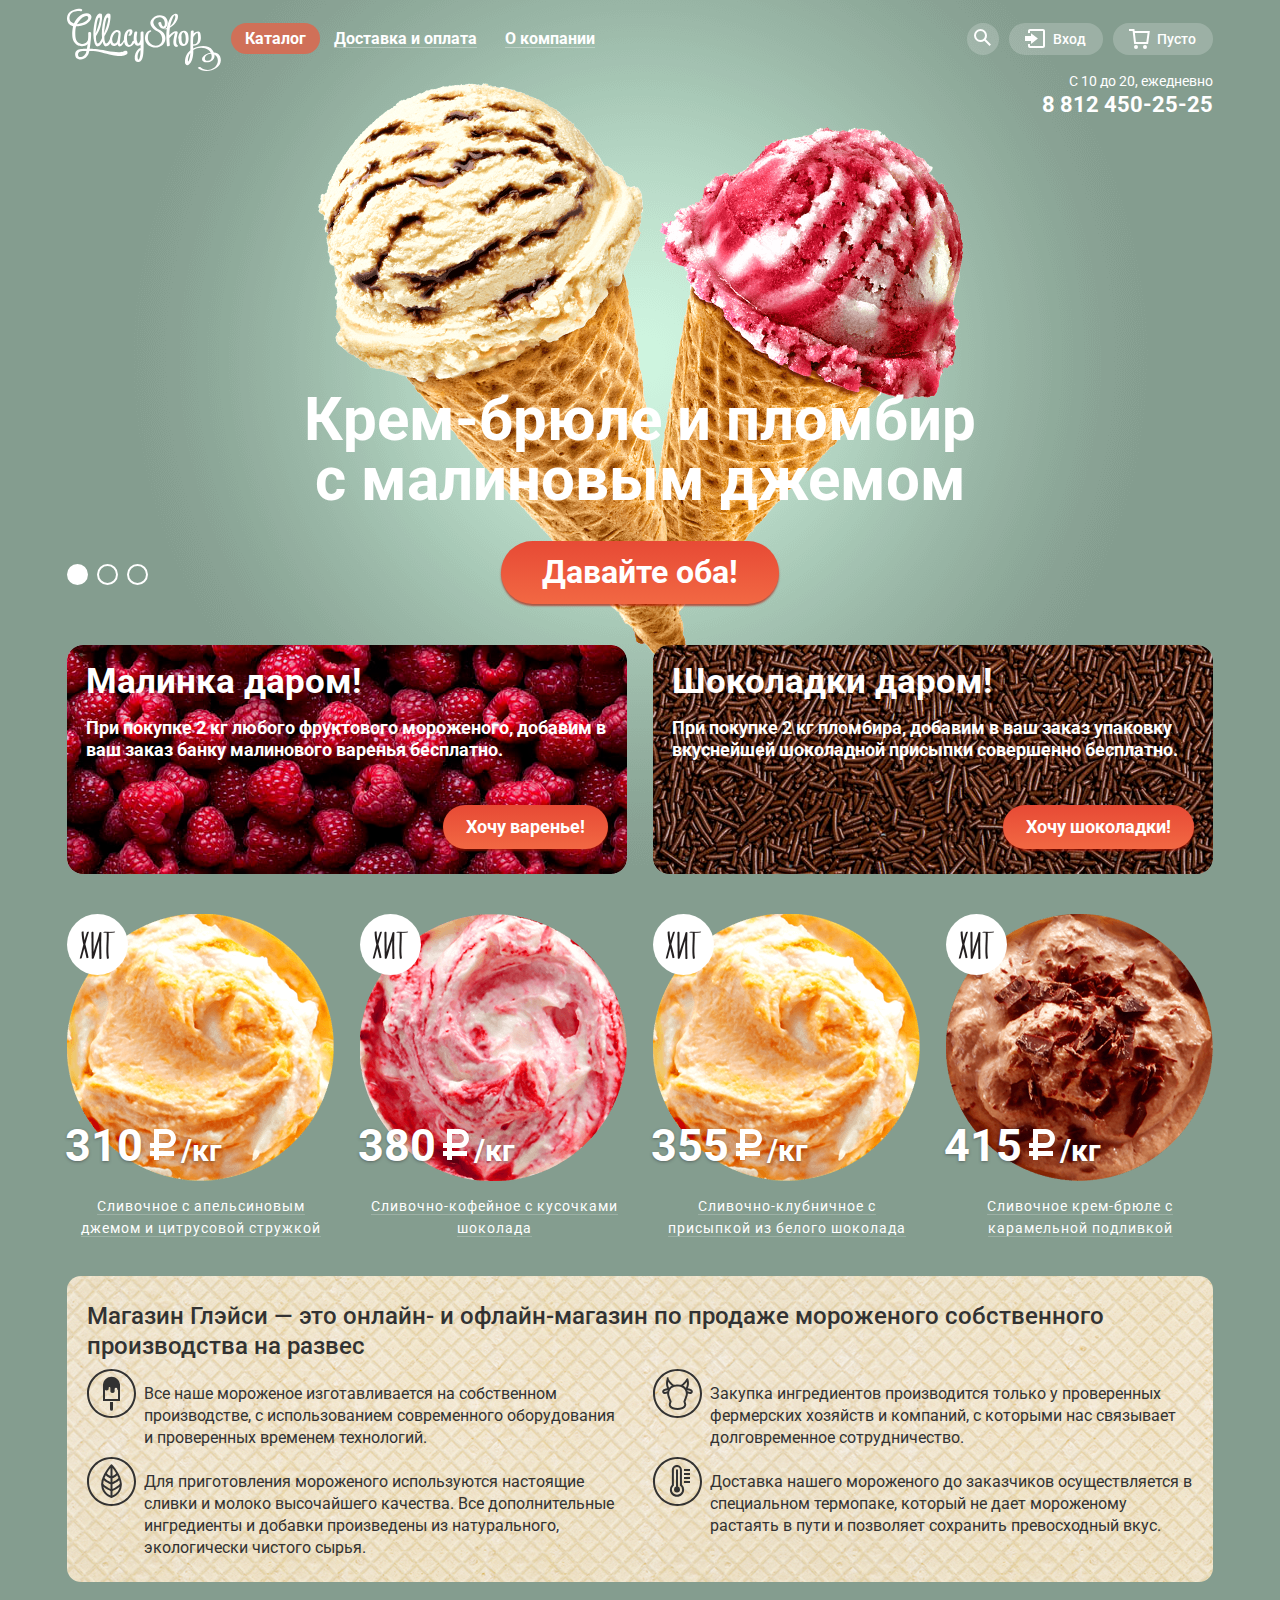
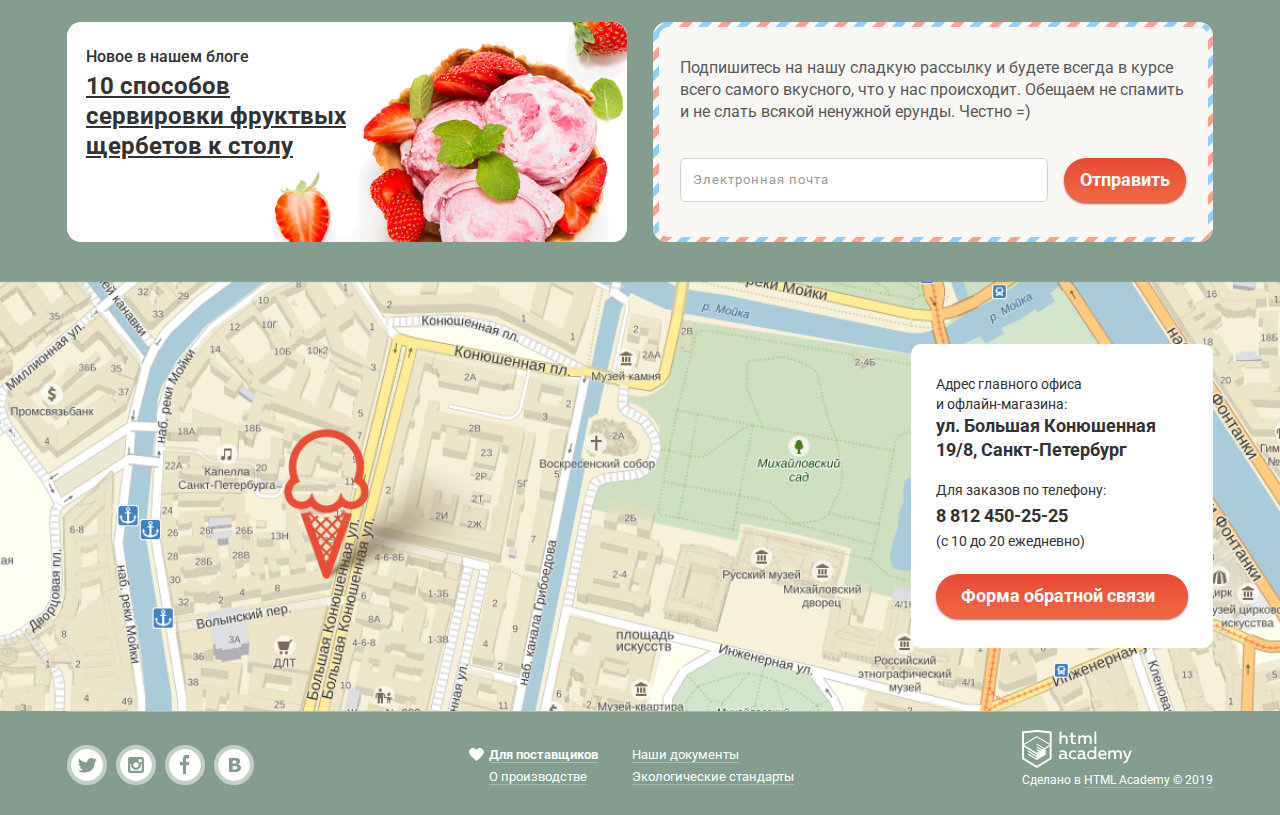
==== commit 986f3de0: "корректировки" ====
--- a/index.html
+++ b/index.html
@@ -317,12 +317,11 @@
             <span>Как Вас зовут?</span>
             </label>
             <label >
-            <input type="email" id="feedback_email" name="email" placeholder=""  required/>
+            <input type="email" id="feedback_email" name="email" placeholder="" required />
             <span>Ваша почта для ответа</span>
             </label>
             <label>
-            <textarea name="message" rows="5" cols="30" id="feedback_message" placeholder=""  required>
-            </textarea>
+            <textarea name="message" rows="5" cols="30" id="feedback_message" placeholder=""  required ></textarea>
             <span>Напишите что-нибудь</span>
             </label>
             <button type="submit" class="btn btn-small">Отправить</button>
--- a/css/style.css
+++ b/css/style.css
@@ -122,7 +122,6 @@
 
 .header-block {
 	position: relative;
-	padding-top: 3px;
 	display: -webkit-box;
 	display: -ms-flexbox;
 	display: flex;
@@ -145,7 +144,7 @@
 
 .logo {
 	margin-right: 10px;
-	margin-top: 7px;
+	margin-top: 8px;
 	-ms-flex-negative: 0;
 	flex-shrink: 0;
 }
@@ -599,22 +598,22 @@
 	border-color: rgb(154, 154, 154);
 }
 
+.modal-entrance input[type="password"]:focus,
+.modal-entrance input[type="email"]:focus,
+.modal-search input[type="search"]:focus,
+.modal-feedback input[type="text"]:focus,
+.modal-feedback input[type="email"]:focus,
+.modal-feedback textarea:focus,
+.subscription-form input[type="email"]:focus {
+	border-width: 2px;
+	border-color: rgba(46, 136, 228, 0.5);
+	outline: none;
+}
+
 .modal-feedback textarea:hover,
-.modal-feedback textarea:focus,
-.modal-feedback textarea:focus-within {
-	margin-bottom: -2px;
-}
-
-.modal-entrance input[type="password"]:focus-within,
-.modal-entrance input[type="email"]:focus-within,
-.modal-search input[type="search"]:focus-within,
-.modal-feedback input[type="text"]:focus-within,
-.modal-feedback input[type="email"]:focus-within,
-.modal-feedback textarea:focus-within,
-.subscription-form input[type="email"]:focus-within {
-	border-width: 2px;
-	border-color: rgb(46, 136, 228, 0.5);
-	outline: none;
+.modal-feedback textarea:focus {
+	padding-top: 13px;
+	padding-bottom: 17px;
 }
 
 .modal-feedback {
@@ -1082,8 +1081,8 @@
 	flex-grow: 1;
 	width: 100%;
 	padding-top: 8px;
-	padding-right: 7px;
-	padding-left: 7px;
+	padding-right: 5px;
+	padding-left: 6px;
 	-webkit-box-sizing: border-box;
 	box-sizing: border-box;
 	font-size: 14px;
@@ -1558,7 +1557,7 @@
 	-ms-flex-wrap: wrap;
 	flex-wrap: wrap;
 	margin-right: 277px;
-	margin-top: 19px;
+	margin-top: 21px;
 	margin-bottom: 4px;
 	padding: 0;
 	list-style: none;
@@ -1754,7 +1753,7 @@
 	margin-right: 15px;
 	margin-bottom: 0;
 	padding-top: 7px;
-	padding-right: 16px;
+	padding-right: 17px;
 	padding-bottom: 7px;
 	padding-left: 16px;
 	background-color: rgba(255, 255, 255, 0.2);
@@ -1772,7 +1771,7 @@
 .select select {
 	position: relative;
 	padding-top: 10px;
-	padding-right: 36px;
+	padding-right: 42px;
 	padding-bottom: 10px;
 	padding-left: 16px;
 	-webkit-appearance: none;
@@ -1839,7 +1838,7 @@
 }
 
 .shop-filter__block.checkboxes label {
-	margin-right: 16px;
+	margin-right: 17px;
 }
 
 .shop-filter__block label:last-child {
@@ -2066,53 +2065,53 @@
 .modal-error {
 	-webkit-animation-name: modalError;
 	animation-name: modalError;
-	-webkit-animation-duration: 1s;
-	animation-duration: 1s;
+	-webkit-animation-duration: 0.5s;
+	animation-duration: 0.5s;
 }
 
 @-webkit-keyframes modalError {
 	0% {
-		-webkit-transform: translateX(-10px);
-		-ms-transform: translateX(-10px);
-		transform: translateX(-10px);
+		-webkit-transform: translate(-10px, -50%);
+		-ms-transform: translate(-10px, -50%);
+		transform: translate(-10px, -50%);
 	}
 	25% {
-		-webkit-transform: translateX(10px);
-		-ms-transform: translateX(10px);
-		transform: translateX(10px);
+		-webkit-transform: translate(10px, -50%);
+		-ms-transform: translate(10px, -50%);
+		transform: translate(10px, -50%);
 	}
 	75% {
-		-webkit-transform: translateX(-10px);
-		-ms-transform: translateX(-10px);
-		transform: translateX(-10px);
+		-webkit-transform: translate(-10px, -50%);
+		-ms-transform: translate(-10px, -50%);
+		transform: translate(-10px, -50%);
 	}
 	100% {
-		-webkit-transform: translateX(10px);
-		-ms-transform: translateX(10px);
-		transform: translateX(10px);
+		-webkit-transform: translate(10px, -50%);
+		-ms-transform: translate(10px, -50%);
+		transform: translate(10px, -50%);
 	}
 }
 
 @keyframes modalError {
 	0% {
-		-webkit-transform: translateX(-10px);
-		-ms-transform: translateX(-10px);
-		transform: translateX(-10px);
+		-webkit-transform: translate(-10px, -50%);
+		-ms-transform: translate(-10px, -50%);
+		transform: translate(-10px, -50%);
 	}
 	25% {
-		-webkit-transform: translateX(10px);
-		-ms-transform: translateX(10px);
-		transform: translateX(10px);
+		-webkit-transform: translate(10px, -50%);
+		-ms-transform: translate(10px, -50%);
+		transform: translate(10px, -50%);
 	}
 	75% {
-		-webkit-transform: translateX(-10px);
-		-ms-transform: translateX(-10px);
-		transform: translateX(-10px);
+		-webkit-transform: translate(-10px, -50%);
+		-ms-transform: translate(-10px, -50%);
+		transform: translate(-10px, -50%);
 	}
 	100% {
-		-webkit-transform: translateX(10px);
-		-ms-transform: translateX(10px);
-		transform: translateX(10px);
+		-webkit-transform: translate(10px, -50%);
+		-ms-transform: translate(10px, -50%);
+		transform: translate(10px, -50%);
 	}
 }
 
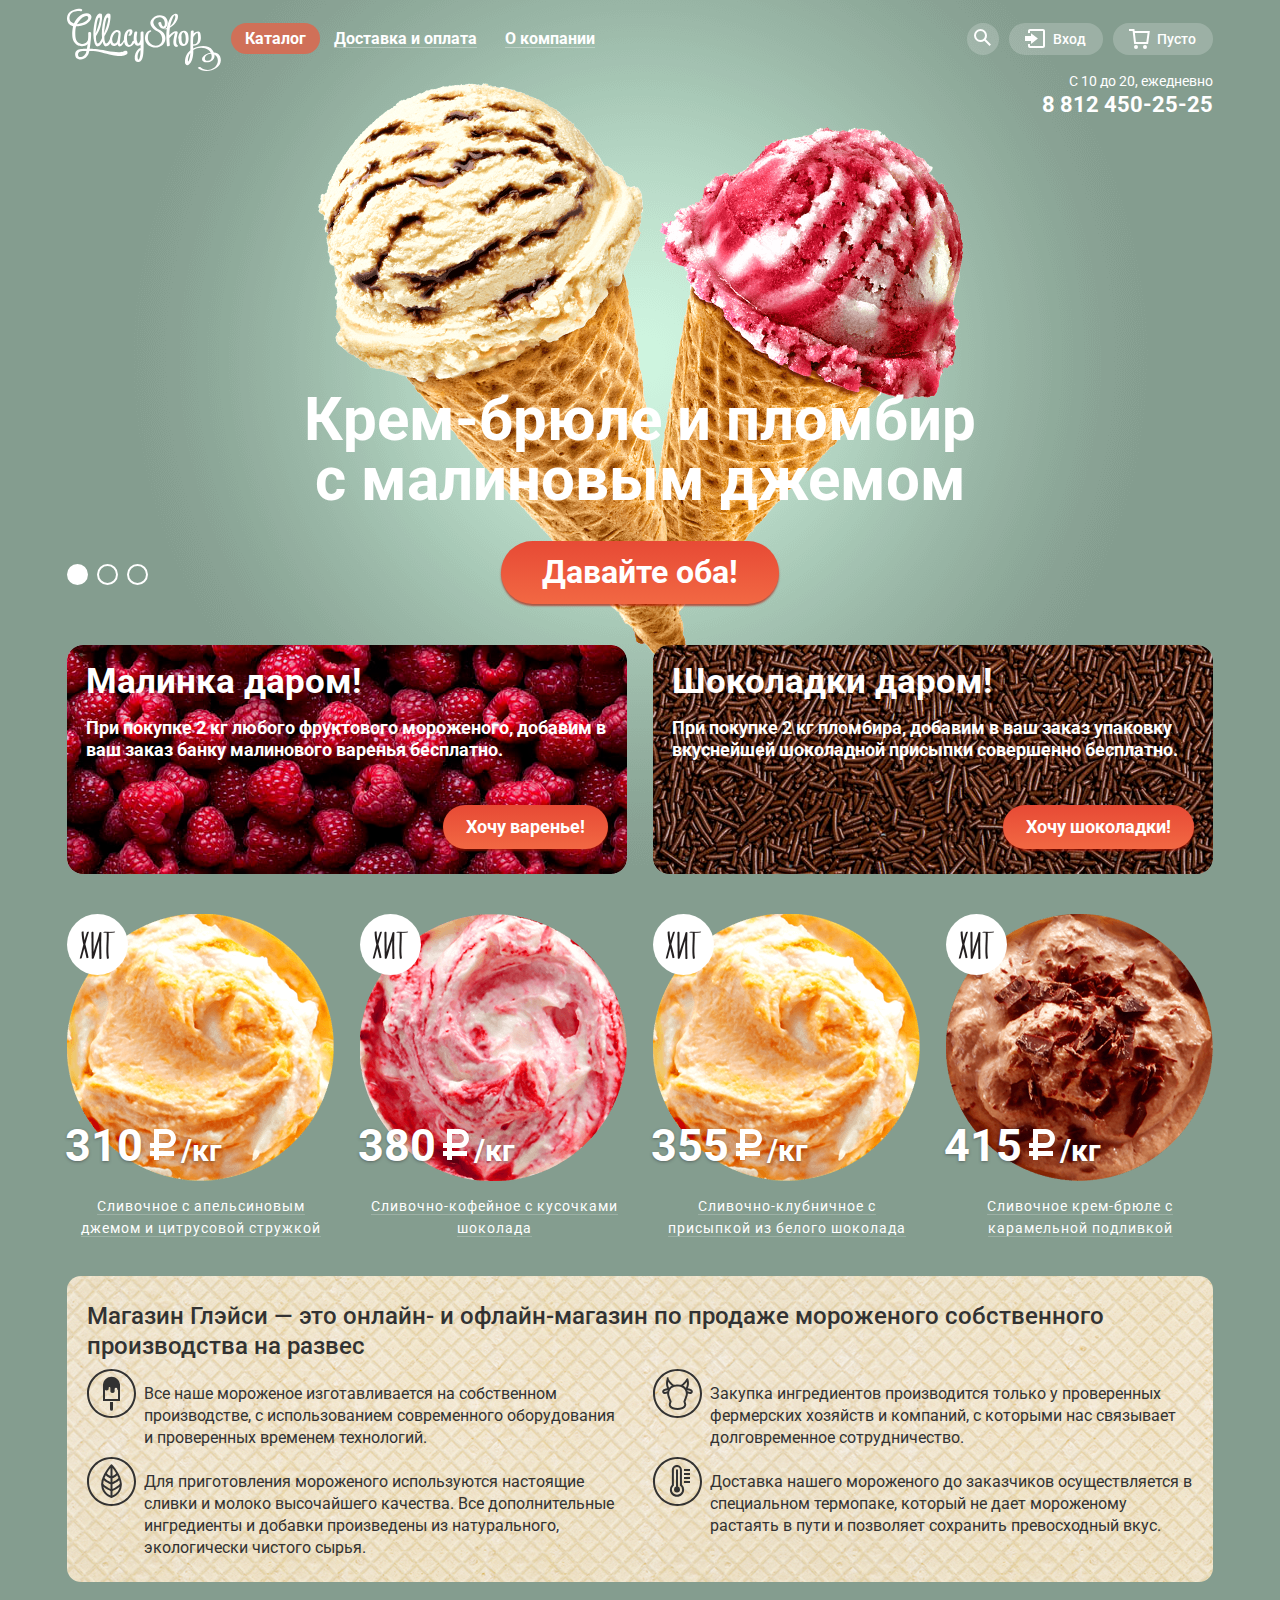
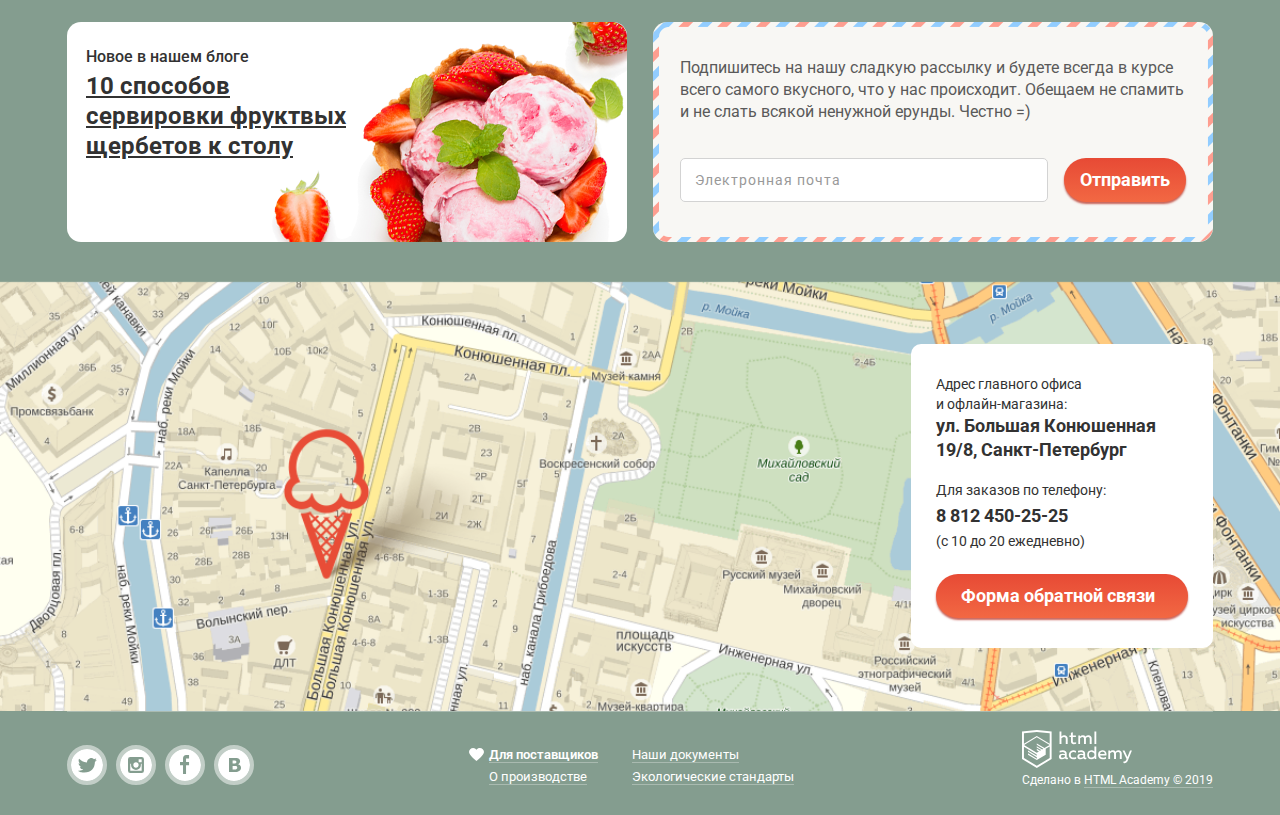
==== commit 75a722b5: "правки4" ====
--- a/index.html
+++ b/index.html
@@ -6,7 +6,7 @@
       <meta charset="utf-8">
       <title>Магазин мороженного Glaccy</title>
       <link rel="stylesheet" href="css/normalize.min.css">
-      <link rel="stylesheet" href="css/style.css">
+      <link rel="stylesheet" href="css/style.min.css">
       <link href="https://fonts.googleapis.com/css?family=Roboto:400,500,700&display=swap&subset=cyrillic" rel="stylesheet">
    </head>
    <body>
@@ -42,8 +42,8 @@
                         <form action="search.html" method="get" name="form_search">
                            <p class="visually-hidden">Поиск по сайту</p>
                            <label>
-                           <input type="search" name="search-results"  required/>
-                           <span>Что ищем?</span>
+                           <input type="search" name="search-results" placeholder="Что ищем?" required/>
+                           <span class="visually-hidden">Что ищем?</span>
                            </label>
                         </form>
                      </div>
@@ -54,12 +54,12 @@
                         <p class="visually-hidden">Вход в личный кабинет</p>
                         <form class="" name="form-entrance" action="index.html" method="post">
                            <label >
-                           <input type="email" id="entrance-email" name="email" required />
-                           <span>Электронная почта</span>
+                           <input type="email" id="entrance-email" name="email" placeholder="Электронная почта" required />
+                           <span class="visually-hidden">Электронная почта</span>
                            </label>
                            <label >
-                           <input type="password" name="password"  required/>
-                           <span>Введите пароль</span>
+                           <input type="password" name="password" placeholder="Введите пароль" required/>
+                           <span class="visually-hidden">Введите пароль</span>
                            </label>
                            <input type="submit" class="btn btn-small" value="Войти">
                            <div class="modal-entrance-links">
@@ -221,8 +221,8 @@
                      <h2>Подпишитесь на нашу сладкую рассылку и будете всегда в курсе всего самого вкусного, что у нас происходит. Обещаем не спамить и не слать всякой ненужной ерунды. Честно =) </h2>
                      <form class="" action="index.html" method="post">
                         <label class="subscription-form">
-                        <input type="email" name="subscription-male" required>
-                        <span>Электронная почта</span>
+                        <input type="email" name="subscription-male" placeholder="Электронная почта" required>
+                        <span class="visually-hidden">Электронная почта</span>
                         </label>
                         <button type="submit" class="btn btn-medium">Отправить</button>
                      </form>
@@ -313,21 +313,21 @@
          <span class="close"></span>
          <form method="post" name="form_feedback" class="feedback_form" action="send-phone.php">
             <label >
-            <input type="text" name="user-name" id="feedback_name" value="" placeholder=""  required/>
-            <span>Как Вас зовут?</span>
+            <input type="text" name="user-name" id="feedback_name" value="" placeholder="Как Вас зовут?"/>
+            <span class="visually-hidden">Как Вас зовут?</span>
             </label>
             <label >
-            <input type="email" id="feedback_email" name="email" placeholder="" required />
-            <span>Ваша почта для ответа</span>
+            <input type="email" id="feedback_email" name="email" value="" placeholder="Ваша почта для ответа"/>
+            <span class="visually-hidden">Ваша почта для ответа</span>
             </label>
             <label>
-            <textarea name="message" rows="5" cols="30" id="feedback_message" placeholder=""  required ></textarea>
-            <span>Напишите что-нибудь</span>
+            <textarea name="message" rows="5" cols="30" id="feedback_message" value="" placeholder="Напишите что-нибудь"></textarea>
+            <span class="visually-hidden">Напишите что-нибудь</span>
             </label>
             <button type="submit" class="btn btn-small">Отправить</button>
          </form>
       </section>
       <div class="overlay"></div>
-      <script src="js/popup.js"></script>
+      <script src="js/popup.min.js"></script>
    </body>
 </html>
--- a/css/style.min.css
+++ b/css/style.min.css
@@ -0,0 +1 @@
+body{margin:0;font-style:normal;font-size:16px;line-height:22px;font-family:'Roboto',Arial,sans-serif;color:#323232;background-color:#849d8f}.main-title,.h1{margin-top:0;margin-bottom:26px;font-size:35px;line-height:41px;font-weight:700;color:#fff;background-color:inherit}.container{margin-right:auto;margin-left:auto;padding-right:27px;padding-left:27px;width:1200px;-webkit-box-sizing:border-box;box-sizing:border-box}.wrapper{margin-right:-13px;margin-left:-13px;margin-top:0;margin-bottom:0;display:-webkit-box;display:-ms-flexbox;display:flex;-ms-flex-wrap:wrap;flex-wrap:wrap;-webkit-box-sizing:border-box;box-sizing:border-box}.btn{display:inline-block;vertical-align:top;padding-top:10px;padding-bottom:10px;padding-right:25px;padding-left:25px;-webkit-box-sizing:border-box;box-sizing:border-box;font-size:18px;line-height:24px;font-weight:700;color:#fff;text-decoration:none;background-color:#f06441;background-image:-webkit-linear-gradient(90deg,#f26843 0,#e74a35 100%);background-image:-ms-linear-gradient(90deg,#f26843 0,#e74a35 100%);-webkit-box-shadow:0 2px 2px 0 rgba(172,16,0,0.64);box-shadow:0 2px 2px 0 rgba(172,16,0,0.64);border:transparent;border-radius:33px}.btn:hover,.btn:focus{color:#fff;background-image:-webkit-linear-gradient(90deg,#f58669 0,#ec6f5e 100%);background-image:-ms-linear-gradient(90deg,#f58669 0,#ec6f5e 100%);-webkit-box-shadow:0 2px 2px rgba(172,16,0,1);box-shadow:0 2px 2px rgba(172,16,0,1)}.btn:active{color:#fff;background-image:-webkit-linear-gradient(90deg,#d84732 0,#e1613e 100%);background-image:-ms-linear-gradient(90deg,#d84732 0,#e1613e 100%);-webkit-box-shadow:0 2px 2px 0 rgba(172,16,0,1);box-shadow:0 2px 2px 0 rgba(172,16,0,1)}.btn-small{padding-right:23px;padding-left:23px;font-size:18px}.btn-medium{padding-right:16px;padding-left:16px}.btn-large{padding-right:41px;padding-left:41px;font-size:32px;line-height:43px}img{max-width:100%;height:auto}.visually-hidden{position:absolute;margin:-1px;width:1px;height:1px;white-space:nowrap;overflow:hidden;border:0;padding:0;clip:rect(0 0 0 0);-webkit-clip-path:inset(50%);clip-path:inset(50%)}.header-block{position:relative;display:-webkit-box;display:-ms-flexbox;display:flex;-webkit-box-align:start;-ms-flex-align:start;align-items:start}.header-navigation{z-index:1;display:-webkit-box;display:-ms-flexbox;display:flex;-webkit-box-align:start;-ms-flex-align:start;align-items:start;-webkit-box-sizing:border-box;box-sizing:border-box}.logo{margin-right:10px;margin-top:8px;-ms-flex-negative:0;flex-shrink:0}.top-menu{margin:0;padding:0;margin-top:23px;display:-webkit-box;display:-ms-flexbox;display:flex;-ms-flex-wrap:wrap;flex-wrap:wrap;-webkit-box-align:end;-ms-flex-align:end;align-items:flex-end;list-style:none}.menu-item{position:relative;height:38px}.menu-item>a{position:relative;display:-webkit-box;display:-ms-flexbox;display:flex;-webkit-box-orient:vertical;-webkit-box-direction:normal;-ms-flex-direction:column;flex-direction:column;padding-right:14px;padding-left:14px;padding-top:7px;padding-bottom:7px;font-size:inherit;line-height:17px;font-weight:700;color:#fff;text-decoration:none;background-color:transparent;border-radius:32px}.menu-item>a::after{content:"";display:block;height:1px;padding-right:14px;padding-left:14px;background-color:rgba(255,255,255,0.3)}.menu-item:hover>a{color:#323232;background-color:#f7f6f3}.menu-item.current-menu>a{color:#fff;background-color:#d07058}.menu-item.current-menu>a::after,.menu-item:hover>a::after,.menu-item:active>a::after{display:none}.menu-item:hover .drop-down{display:block}.menu-item:active>a{background-color:rgba(248,247,244,0.988);-webkit-box-shadow:inset 0 2px 1px 0 rgba(105,105,105);box-shadow:inset 0 2px 1px 0 rgba(105,105,105);color:#323232}.drop-down{position:absolute;top:37px;left:-6px;z-index:3;display:none;width:143px;margin:0;padding:0;-webkit-box-sizing:border-box;box-sizing:border-box;-webkit-box-shadow:0 20px 20px 0 rgba(0,0,0,0.4);box-shadow:0 20px 20px 0 rgba(0,0,0,0.4);list-style:none;border-radius:4px;overflow:hidden}.drop-item a{display:block;padding-top:9px;padding-bottom:5px;padding-left:20px;padding-right:20px;-webkit-box-sizing:border-box;box-sizing:border-box;font-size:14px;line-height:16px;color:#323232;background-color:#f7f6f3;text-decoration:none}.drop-item:first-child a{position:relative;padding-top:11px;padding-bottom:11px;font-weight:700}.drop-item:nth-child(2) a{padding-top:13px}.drop-item:last-child a{padding-bottom:13px}.drop-item:first-child a::after{content:"";position:absolute;bottom:0;left:6px;display:block;width:128px;height:1px;background-color:rgba(0,0,0,0.2)}.drop-item a:hover,.drop-item a:focus{background-color:#fbded7}.drop-item a:active{background-color:#f6b5a5}.drop-item.current-menu_drop a{color:#fff;background-color:#d07058}.top-user{z-index:1;display:-webkit-box;display:-ms-flexbox;display:flex;-webkit-box-align:end;-ms-flex-align:end;align-items:flex-end;-ms-flex-negative:0;flex-shrink:0;margin:0;margin-top:23px;margin-left:auto;padding:0;list-style:none}.top-search,.top-cabinet,.top-cart{position:relative;height:38px}.top-search>a,.top-cabinet>a,.top-cart>a{position:relative;font-size:14px;line-height:16px;display:block;margin-left:10px;padding-top:8px;padding-bottom:8px;padding-right:17px;-webkit-box-sizing:border-box;box-sizing:border-box;font-weight:500;text-decoration:none;border-radius:32px}.top-cart>a,.top-cabinet>a{padding-left:44px}.top-search>a,.top-cabinet>a,.top-cart-empty>a{color:#fff;background-color:rgba(255,255,255,0.2)}.top-cart-full>a,.top-search:hover>a,.top-cabinet:hover>a,.top-search:focus>a,.top-cabinet:focus>a{color:#323232;background-color:rgba(248,247,244,0.988)}.top-cabinet>a{background-image:url(../img/icons/entrance1.svg);background-repeat:no-repeat;background-position:16px 6px}.top-cart-empty>a{background-image:url(../img/icons/basket.svg);background-repeat:no-repeat;background-position:16px 6px}.top-cart-full>a{background-image:url(../img/icons/basket-red.svg);background-repeat:no-repeat;background-position:16px 6px}.top-search>a{width:32px;height:32px;background-image:url(../img/icons/loupe.svg);background-repeat:no-repeat;background-position:7px 6px;border-radius:50%}.top-search:hover>a{background-image:url(../img/icons/loupe1.svg)}.top-cabinet:hover>a{background-image:url(../img/icons/entrance.svg)}.top-cabinet:hover .modal-entrance,.top-search:hover .modal-search,.top-cart-full:hover .small-cart{display:block}.modal{z-index:999;position:absolute;background-color:#f8f7f4;-webkit-box-shadow:0 20px 20px 0 rgba(0,0,0,0.4);box-shadow:0 20px 20px 0 rgba(0,0,0,0.4);border-radius:6px}.modal-entrance{top:36px;right:0;display:none;width:278px;padding-top:20px;padding-right:20px;padding-left:19px;padding-bottom:20px;-webkit-box-sizing:border-box;box-sizing:border-box}.modal-entrance form{display:-webkit-box;display:-ms-flexbox;display:flex;-ms-flex-wrap:wrap;flex-wrap:wrap}.modal-entrance-links{max-width:50%;margin-left:auto;-webkit-box-sizing:border-box;box-sizing:border-box;font-size:13px;line-height:20px}.modal-entrance-links a{color:#323232;border-bottom:1px solid rgba(50,50,50,0.3);text-decoration:none}.modal-entrance-links a:hover,.modal-entrance-links a:focus,.modal-entrance-links a:active{color:#e84d37;border-bottom:1px solid rgba(232,77,55,0.3)}.modal-search{top:37px;right:0;display:none;width:341px;padding-top:20px;padding-right:16px;padding-left:16px;padding-bottom:20px;-webkit-box-sizing:border-box;box-sizing:border-box}.modal-entrance input[type="password"],.modal-entrance input[type="email"],.modal-search input[type="search"],.modal-feedback input[type="text"],.modal-feedback input[type="email"],.modal-feedback textarea{width:100%;padding-top:8px;padding-left:14px;padding-right:14px;padding-bottom:8px;-webkit-box-sizing:border-box;box-sizing:border-box;font-size:14px;line-height:24px;color:#323232;background-color:#fff;border:1px solid #d3d3d3;border-radius:5px}.modal-feedback textarea{padding-top:14px;padding-bottom:18px}.modal-entrance input[type="password"],.modal-entrance input[type="email"],.modal-search input[type="search"],.modal-feedback input[type="text"],.modal-feedback input[type="email"]{height:44px}.modal-feedback input[type="text"],.modal-feedback input[type="email"]{width:267px}.modal-entrance label,.modal-search label,.modal-feedback label{position:relative;width:100%;display:inline-block;vertical-align:top}.modal-entrance label,.modal-feedback label{margin-bottom:20px}.modal-feedback input::-webkit-input-placeholder{color:#999;letter-spacing:1px}.modal-feedback input::-moz-placeholder{color:#999;letter-spacing:1px}.modal-feedback input:-moz-placeholder{color:#999;letter-spacing:1px}.modal-feedback input:-ms-input-placeholder{color:#999;letter-spacing:1px}.modal-feedback textarea::-webkit-input-placeholder{color:#999;letter-spacing:1px}.modal-feedback textarea::-moz-placeholder{color:#999;letter-spacing:1px}.modal-feedback textarea:-moz-placeholder{color:#999;letter-spacing:1px}.modal-feedback textarea:-ms-input-placeholder{color:#999;letter-spacing:1px}.modal-entrance input::-webkit-input-placeholder{color:#999;letter-spacing:1px}.modal-entrance input::-moz-placeholder{color:#999;letter-spacing:1px}.modal-entrance input:-moz-placeholder{color:#999;letter-spacing:1px}.modal-entrance input:-ms-input-placeholder{color:#999;letter-spacing:1px}.modal-search input::-webkit-input-placeholder{color:#999;letter-spacing:1px}.modal-search input::-moz-placeholder{color:#999;letter-spacing:1px}.modal-search input:-moz-placeholder{color:#999;letter-spacing:1px}.modal-search input:-ms-input-placeholder{color:#999;letter-spacing:1px}.subscription-form input::-webkit-input-placeholder{color:#999;letter-spacing:1px}.subscription-form input::-moz-placeholder{color:#999;letter-spacing:1px}.subscription-form input:-moz-placeholder{color:#999;letter-spacing:1px}.subscription-form input:-ms-input-placeholder{color:#999;letter-spacing:1px}.modal-entrance input[type="password"]:hover,.modal-entrance input[type="email"]:hover,.modal-search input[type="search"]:hover,.modal-feedback input[type="text"]:hover,.modal-feedback input[type="email"]:hover,.modal-feedback textarea:hover,.subscription-form input[type="email"]:hover{border-width:2px;border-color:#9a9a9a}.modal-entrance input[type="password"]:focus,.modal-entrance input[type="email"]:focus,.modal-search input[type="search"]:focus,.modal-feedback input[type="text"]:focus,.modal-feedback input[type="email"]:focus,.modal-feedback textarea:focus,.subscription-form input[type="email"]:focus{border-width:2px;border-color:rgba(46,136,228,0.5);outline:0}.modal-feedback textarea:hover,.modal-feedback textarea:focus{padding-top:13px;padding-bottom:17px}.modal-feedback{position:fixed;top:50%;left:50%;z-index:6;display:none;width:479px;margin-left:-238px;padding-top:15px;padding-right:25px;padding-bottom:25px;padding-left:25px;-webkit-box-sizing:border-box;box-sizing:border-box;border-radius:10px;transform:translate(0,-50%)}.modal-feedback form{display:-webkit-box;display:-ms-flexbox;display:flex;-webkit-box-orient:vertical;-webkit-box-direction:normal;-ms-flex-direction:column;flex-direction:column}.modal-feedback h2{margin-top:0;margin-bottom:20px;font-size:24px;line-height:28px;font-weight:500}.modal-feedback button{-ms-flex-item-align:end;align-self:flex-end}.modal-feedback .close{position:absolute;top:15px;left:444px;display:block;height:17px;width:17px;background-image:url(../img/icons/cross-big.svg)}.overlay{position:fixed;top:0;left:0;z-index:5;display:none;width:100%;height:100%;background-color:rgba(0,0,0,0.3)}.small-cart{top:37px;right:0;display:none;width:540px;padding-top:20px;padding-right:13px;padding-left:16px;padding-bottom:20px;-webkit-box-sizing:border-box;box-sizing:border-box;font-size:13px;line-height:16px;text-align:right;background-color:#f8f7f4}.small-cart a{color:#323232;text-decoration:none}.small-cart a:hover,.small-cart a:focus,.small-cart a:active{color:#e84d37}.small-cart .btn{color:#fff}.small-cart_items{margin:0;padding:0;-webkit-box-sizing:border-box;box-sizing:border-box;border-bottom:1px solid #cacac7;text-align:left;list-style:none}.small-cart_items li{display:-webkit-box;display:-ms-flexbox;display:flex;-ms-flex-wrap:nowrap;flex-wrap:nowrap;-webkit-box-align:center;-ms-flex-align:center;align-items:center;-webkit-box-pack:justify;-ms-flex-pack:justify;justify-content:space-between;margin-bottom:16px}.small-cart_items img{width:32px;height:32px;margin-right:13px;margin-left:13px}.small-cart_items button{width:13px;height:13px;background-color:#f8f7f4;background-image:url(../img/icons/cross-small.svg);background-repeat:no-repeat;border:transparent}.small-cart_item:first-child .small-cart__name{padding-top:0}.small-cart__name{-webkit-box-flex:1;-ms-flex-positive:1;flex-grow:1;margin-right:14px;padding-top:13px}.small-cart__name:first-child{padding-top:0}.small-cart__calculation{margin-right:15px;margin-left:13px;white-space:nowrap}.small-cart__price{color:#999}.small-cart__itemtotal{margin-right:19px;margin-left:13px;white-space:nowrap}.small-cart__total{padding-bottom:0;font-size:15px;font-weight:700;line-height:18px;text-align:right}.header-contacts{position:absolute;top:73px;right:0;width:200px;padding-right:27px}.header-contacts p{width:100%;margin-top:0;margin-bottom:4px;font-size:14px;line-height:16px;text-align:right;color:#fff;background-color:inherit}.header-contacts .top-phone{font-size:22px;line-height:24px;font-weight:700}.main-slider{position:relative;width:1200px;padding-right:27px;padding-left:27px;margin-right:auto;margin-left:auto;-webkit-box-sizing:border-box;box-sizing:border-box}.slider-list{margin:0;padding:0;list-style:none}.slider-item{position:relative;z-index:0;display:none;padding-bottom:41px;text-align:center}.slider-name{z-index:1;max-width:680px;margin-bottom:31px;margin-top:0;margin-left:auto;margin-right:auto;padding-top:312px;font-size:60px;line-height:60px;font-weight:700;color:#fff}.slider-switcher{position:absolute;bottom:60px;left:27px;margin:0;padding:0;list-style:none}.slider-switcher label{display:inline-block;vertical-align:bottom}.slider-switcher label+label{margin-left:5px}.slider-switcher label{padding:0;width:17px;height:17px;text-indent:-9999px;border:2px solid #fff;border-radius:50%;background-color:transparent}.slider-switcher label:hover{background-color:rgba(255,255,255,0.4)}.main-wrapper{min-width:940px;background-color:#849d8f;background-image:url("../img/morozhenki.png");background-repeat:no-repeat;background-position:top center;-webkit-transition:background-image .5s ease,background-color .5s ease;-o-transition:background-image .5s ease,background-color .5s ease;transition:background-image .5s ease,background-color .5s ease}#first-offer:checked~.main-wrapper{background-color:#849d8f;background-image:url(../img/morozhenki.png)}#second-offer:checked~.main-wrapper{background-color:#8996a6;background-image:url(../img/morozhenki2.png)}#third-offer:checked~.main-wrapper{background-color:#9d8b84;background-image:url(../img/morozhenki3.png)}#first-offer:checked~.main-wrapper #first-slide,#second-offer:checked~.main-wrapper #second-slide,#third-offer:checked~.main-wrapper #third-slide{display:block}#first-offer:checked~.main-wrapper .slider-switcher label[for="first-offer"],#second-offer:checked~.main-wrapper .slider-switcher label[for="second-offer"],#third-offer:checked~.main-wrapper .slider-switcher label[for="third-offer"]{background-color:#fff}.main-specials{margin-bottom:34px}.main-specials_list{padding:0;list-style:none}.main-specials_list li{z-index:1;display:-webkit-box;display:-ms-flexbox;display:flex;-webkit-box-orient:vertical;-webkit-box-direction:normal;-ms-flex-direction:column;flex-direction:column;-webkit-box-sizing:border-box;box-sizing:border-box;width:560px;margin-left:13px;margin-right:13px;padding-top:19px;padding-left:19px;padding-bottom:25px;padding-right:19px;background-repeat:no-repeat;background-position:0 0;background-size:cover;border-radius:16px}.main-specials_list li:nth-child(1){background-color:#bc0029;background-image:url(../img/strawberry-bg2.jpg)}.main-specials_list li:nth-child(2){background-color:#704c43;background-image:url(../img/shocolate-bg.jpg)}.main-specials_list h3{margin-bottom:18px;margin-top:0;font-size:35px;line-height:35px;font-weight:700;color:#fff;background-color:transparent}.main-specials_list p{-webkit-box-flex:1;-ms-flex-positive:1;flex-grow:1;margin-top:0;margin-bottom:44px;font-size:18px;line-height:22px;font-weight:700;color:#fff}.main-specials_list .btn{-ms-flex-item-align:end;align-self:flex-end}.main-hotproducts_list{margin-bottom:0;margin-top:0;padding:0;list-style:none}.main-hotproducts_list li{margin-bottom:37px}.catalog-item.hot:before{content:"";position:absolute;top:6px;left:13px;z-index:1;display:block;width:33px;height:33px;padding:14px;background-color:#fff;background-image:url(../img/hit.png);background-repeat:no-repeat;background-position:50% 50%;border-radius:50%}.catalog-item{position:relative;display:-webkit-box;display:-ms-flexbox;display:flex;-webkit-box-orient:vertical;-webkit-box-direction:normal;-ms-flex-direction:column;flex-direction:column;-webkit-box-align:center;-ms-flex-align:center;align-items:center;width:293px;padding-right:13px;padding-left:13px;padding-top:6px;-webkit-box-sizing:border-box;box-sizing:border-box;text-align:center}.catalog-item:hover{z-index:3;margin-bottom:-83px;background-color:rgba(248,247,244,0.2);-webkit-box-shadow:0 20px 20px 0 rgba(0,0,0,0.4);box-shadow:0 20px 20px 0 rgba(0,0,0,0.4);border-radius:4px}.catalog-item a{position:relative}.catalog-item__name{-webkit-box-flex:1;-ms-flex-positive:1;flex-grow:1;width:100%;padding-top:8px;padding-right:5px;padding-left:6px;-webkit-box-sizing:border-box;box-sizing:border-box;font-size:14px;line-height:22px;letter-spacing:1px;color:#fff;text-decoration:none;background-color:transparent}.catalog-item__name span{color:#fff;border-bottom:1px solid rgba(255,255,255,0.2)}.item-catalog__price{position:absolute;bottom:14px;left:-2px;margin:0;font-size:45px;line-height:45px;font-weight:700;color:#fff;text-shadow:0 1px 3px rgba(49,50,53,0.5)}.item-catalog__price span{position:relative;padding-left:38px;font-size:30px}.item-catalog__price span::before{content:"";position:absolute;bottom:6px;left:5px;width:32px;height:35px;background-image:url(../img/icons/ruble.svg)}.item-hover{display:none;margin-top:8px;margin-bottom:20px}.catalog-item:hover .item-hover{display:block}.main-advantages{margin-bottom:40px}.advantages-inside{padding-top:25px;padding-right:20px;padding-left:20px;padding-bottom:15px;background-color:#ede1c4;background-image:url(../img/waffle.jpg);background-repeat:repeat-x;border-radius:14px}.advantages-list{padding:0;-webkit-box-sizing:border-box;box-sizing:border-box;list-style:none}.advantages-inside h2{margin-top:0;margin-bottom:8px;font-size:24px;line-height:30px;font-weight:500}.advantages-item{position:relative;width:540px;padding-top:14px;padding-left:57px;margin-right:13px;margin-left:13px;margin-bottom:8px;-webkit-box-sizing:border-box;box-sizing:border-box}.advantages-item:before{content:"";position:absolute;top:0;left:0;width:50px;height:50px;background-repeat:no-repeat;background-position:0 0}.advantages-item:nth-child(1)::before{background-image:url(../img/icons/ice-cream.svg)}.advantages-item:nth-child(3)::before{background-image:url(../img/icons/leaf.svg)}.advantages-item:nth-child(2)::before{background-image:url(../img/icons/cow.svg)}.advantages-item:nth-child(4)::before{background-image:url(../img/icons/thermometer.svg)}.main-news,.main-subscription{position:relative;width:560px;margin-right:13px;margin-left:13px;margin-bottom:39px;-webkit-box-sizing:border-box;box-sizing:border-box;background-repeat:no-repeat;background-size:cover;border-radius:14px}.main-subscription form{display:-webkit-box;display:-ms-flexbox;display:flex}.main-news{padding-top:24px;padding-right:20px;padding-bottom:24px;padding-left:19px;background-color:#fff;background-image:url(../img/bg-strawberry.png)}.main-subscription .btn{margin-left:auto}.main-news h2{margin-top:0;margin-bottom:0;font-size:16px;line-height:22px;font-weight:500}.main-news a{display:block;margin-top:3px;padding-right:240px;font-size:24px;line-height:30px;font-weight:700;color:#323232;text-decoration:underline}.main-news a:hover,.main-news a:focus,.main-news a:active{color:#e84d37}.main-subscription{padding-top:35px;padding-right:27px;padding-bottom:40px;padding-left:27px;background-color:#f8f7f4;background-image:url(../img/post.png);background-repeat:no-repeat;background-size:cover}.main-subscription h2{margin-top:0;margin-bottom:35px;font-size:16px;line-height:22px;font-weight:400;color:#5a5a5a;background-color:#f8f7f4}.subscription-form input[type="email"]{height:44px;width:100%;padding-top:8px;padding-left:14px;padding-right:14px;padding-bottom:8px;-webkit-box-sizing:border-box;box-sizing:border-box;font-size:14px;line-height:24px;color:#323232;background-color:#fff;border:1px solid #d3d3d3;border-radius:5px}.subscription-form{position:relative;display:inline-block;width:368px;vertical-align:top;-webkit-box-sizing:border-box;box-sizing:border-box}.subscription-form span{position:absolute;top:10px;left:13px;display:block;font-size:13px;line-height:24px;letter-spacing:1px;color:#999;background-color:inherit}.map{position:relative;z-index:0;width:100%;background-color:inherit;background-image:url(../img/map-image.png);background-repeat:no-repeat;background-size:cover}.map .container{display:-webkit-box;display:-ms-flexbox;display:flex}.main-adress{display:-webkit-box;display:-ms-flexbox;display:flex;-webkit-box-orient:vertical;-webkit-box-direction:normal;-ms-flex-direction:column;flex-direction:column;width:302px;margin-top:63px;margin-bottom:63px;margin-left:auto;padding-top:30px;padding-right:25px;padding-bottom:30px;padding-left:25px;-webkit-box-sizing:border-box;box-sizing:border-box;background-color:#fff;border-radius:10px}.main-adress p{margin-top:0;margin-bottom:0;font-size:14px;line-height:20px;font-weight:400}.main-adress .adress-bold{font-size:18px;line-height:24px;font-weight:700}.adress-bold.adress{margin-bottom:18px;margin-top:0}.adress-bold.phone{margin-bottom:3px;margin-top:4px}.main-adress p+.btn{margin-top:23px}.main-fotter{display:-webkit-box;display:-ms-flexbox;display:flex;-webkit-box-pack:justify;-ms-flex-pack:justify;justify-content:space-between;-webkit-box-align:center;-ms-flex-align:center;align-items:center;-ms-flex-wrap:wrap;flex-wrap:wrap;padding-bottom:25px}.main-fotter::before{content:"";display:block;-ms-flex-item-align:stretch;-ms-grid-row-align:stretch;align-self:stretch;width:100%;height:1px;margin-bottom:28px;background-color:rgba(255,255,255,0.3)}.social{display:-webkit-box;display:-ms-flexbox;display:flex;margin:0;padding:0;list-style:none}.social li{-webkit-box-sizing:border-box;box-sizing:border-box}.social li+li{margin-left:9px}.social a{display:block;width:40px;height:40px;-webkit-box-sizing:border-box;box-sizing:border-box;background-color:transparent;border:4px solid rgba(255,255,255,0.5);border-radius:50%;text-decoration:none}.social a:hover,.social a:focus{border:4px solid rgba(255,255,255,0.75)}.social a:active{border:4px solid #fff}.bottom-menu{display:-webkit-box;display:-ms-flexbox;display:flex;-ms-flex-wrap:wrap;flex-wrap:wrap}.bottom-menu,.bottom-submenu{margin:0;padding:0;list-style:none}.bottom-submenu{padding-right:14px}.bottom-menu li{position:relative}.bottom-submenu:first-child li{padding-left:20px}.bottom-menu__heart a{font-weight:600}.bottom-menu__heart a::before{content:"";position:absolute;bottom:4px;left:0;width:15px;height:13px;background-image:url(../img/icons/heart.svg)}.bottom-menu a{font-size:13px;line-height:18px}.bottom-menu a,.main-created a{color:#fff;background-color:inherit;text-decoration:none;border-bottom:1px solid rgba(255,255,255,0.3)}.bottom-menu a:hover,.bottom-menu a:focus,.bottom-menu a:active,.main-created a:hover,.main-created a:focus,.main-created a:active{color:#ffbc9e;border-bottom:1px solid rgba(255,188,158,0.3)}.main-created span,.main-created a{font-size:12px;line-height:18px;color:#fff;background-color:inherit}.main-created{margin:0;margin-top:-10px}.main-created img{display:block}.breadcrumbs{display:-webkit-box;display:-ms-flexbox;display:flex;-ms-flex-wrap:wrap;flex-wrap:wrap;margin-right:277px;margin-top:21px;margin-bottom:4px;padding:0;list-style:none}.breadcrumbs li{position:relative}.breadcrumbs li+li{padding-left:21px}.breadcrumbs li+li::before,.breadcrumbs li+li::after{content:"";position:absolute;top:5px;width:4px;height:4px;background-color:inherit;border-top:1px solid #fff;border-right:1px solid #fff;-webkit-transform:rotate(45deg);-ms-transform:rotate(45deg);transform:rotate(45deg)}.breadcrumbs li+li::before{left:6px}.breadcrumbs li+li::after{left:9px}.breadcrumbs a,.breadcrumbs li{font-size:14px;line-height:16px;color:#fff;background-color:inherit}.breadcrumbs a{text-decoration:none;border-bottom:1px solid rgba(255,255,255,0.3)}.breadcrumbs a:hover,.breadcrumbs a:focus,.breadcrumbs a:active{color:#ffbc9e;border-bottom:1px solid rgba(255,188,158,0.3)}.catalog-list{margin-bottom:48px;margin-top:0;padding:0;list-style:none}.catalog-list li{margin-bottom:31px}.pagination{display:-webkit-box;display:-ms-flexbox;display:flex;-webkit-box-pack:end;-ms-flex-pack:end;justify-content:flex-end;margin-bottom:30px;margin-top:0;padding:0;list-style:none}.pagination li{width:27px;height:27px;margin-left:1px;text-align:center;background-color:transparent;border-radius:50%}.pagination-link{position:relative;display:block;padding:5px 6px;font-size:16px;line-height:18px;font-weight:500;color:#fff;text-decoration:none;background-color:transparent;border-radius:50%;cursor:pointer}.pagination li:hover,.pagination li:focus{background-color:#fff;background-color:rgba(255,255,255,0.3)}.pagination li:active,.pagination .current{color:#323232;background-color:#fff}.current .pagination-link,.pagination-link:active{color:#323232}.pagination .pagination-previous::before,.pagination .pagination-next::before{content:"";position:absolute;top:8px;width:6px;height:6px;-webkit-transform:rotate(45deg);-ms-transform:rotate(45deg);transform:rotate(45deg)}.pagination .pagination-previous:not([href])::before,.pagination .pagination-next:not([href])::before{opacity:.3}.pagination .pagination-previous::before{left:10px;border-left:2px solid #fff;border-bottom:2px solid #fff;border-right:transparent;border-top:transparent}.pagination .pagination-next::before{right:10px;border-right:2px solid #fff;border-top:2px solid #fff;border-left:transparent;border-bottom:transparent}.shop-filter{margin-bottom:34px}.shop-filter__form{display:-webkit-box;display:-ms-flexbox;display:flex;-ms-flex-wrap:wrap;flex-wrap:wrap;-webkit-box-pack:start;-ms-flex-pack:start;justify-content:flex-start}.shop-filter__name{display:block;margin-bottom:6px;padding-left:16px;font-size:14px;line-height:16px;font-weight:500;color:#fff;background-color:inherit}.shop-filter__fieldset{border:0;margin:0;padding:0}.shop-filter__block{margin-right:15px;margin-bottom:0;padding-top:7px;padding-right:17px;padding-bottom:7px;padding-left:16px;background-color:rgba(255,255,255,0.2);border-radius:32px;overflow:hidden}.select{position:relative;display:block;margin-right:14px;margin-bottom:14px}.select select{position:relative;padding-top:10px;padding-right:42px;padding-bottom:10px;padding-left:16px;-webkit-appearance:none;-moz-appearance:none;font-size:15px;line-height:18px;font-weight:600;color:#fff;background-color:rgba(255,255,255,0.2);border:0;border-radius:33px}.select select::-ms-expand{display:none}.select:after{content:"";position:absolute;top:17px;right:15px;width:9px;height:5px;background-image:url(../img/icons/select-arrow.svg)}.select:hover select,.select:focus select{color:#323232;background-color:#fff;outline:0}.select:hover::after,.select:focus::after{background-image:url(../img/icons/select-arrow1.svg)}.select option{padding-top:3px;padding-bottom:3px;font-size:14px;line-height:16px;font-weight:400;color:#323232}.select option:hover{background-color:#1e90ff}.shop-filter__block label{position:relative;margin-right:14px;padding-left:32px;vertical-align:middle;font-size:16px;line-height:18px;font-weight:500;color:#fff;background-color:transparent;cursor:pointer}.shop-filter__block.checkboxes label{margin-right:17px}.shop-filter__block label:last-child{margin-right:0}.radio-btn{content:"";position:absolute;top:-2px;left:0;display:block;width:22px;height:22px;background-image:url(../img/icons/radio-off.svg);background-repeat:no-repeat;opacity:.8}.shop-filter__block input[type="radio"]:checked~.radio-btn{background-image:url(../img/icons/radio-on.svg)}.check-btn{content:"";position:absolute;top:-1px;left:0;display:block;width:23px;height:20px;background-image:url(../img/icons/checkbox-off.svg);background-repeat:no-repeat;opacity:.8}.shop-filter__block input[type="checkbox"]:checked~.check-btn{background-image:url(../img/icons/checkbox-on.svg)}.check-btn:focus,.radio-btn:focus,.check-btn:focus-within,.radio-btn:focus-within,.check-btn:hover,.radio-btn:hover{opacity:1}.shop-filter__block:focus,.shop-filter__block:focus-within{outline:1px solid #fff}.shop-filter__block input[type="checkbox"]:checked:disabled~.check-btn,.shop-filter__block input[type="checkbox"]:disabled~.check-btn,.shop-filter__block input[type="radio"]:checked:disabled~.radio-btn,.shop-filter__block input[type="radio"]:disabled~.radio-btn{opacity:.4}.shop-filter__block input[type="checkbox"]:focus~.check-btn,.shop-filter__block input[type="checkbox"]:focus~.check-btn,.shop-filter__block input[type="radio"]:focus-within~.radio-btn,.shop-filter__block input[type="radio"]:focus-within~.radio-btn{opacity:1}.shop-filter__form input[type="submit"]{-ms-flex-item-align:end;align-self:flex-end;padding-top:7px;padding-right:29px;padding-bottom:7px;padding-left:29px;font-size:16px;line-height:18px;font-weight:500;color:#fff;background-color:rgba(255,255,255,0.2);border:2px solid #fff;border-radius:22px}.shop-filter__form input[type="submit"]:hover,.shop-filter__form input[type="submit"]:focus{color:#000;background-color:#fff;outline:0}.shop-filter__form input[type="submit"]:active{padding-top:10px;padding-right:31px;padding-bottom:10px;padding-left:29px;color:#000;background-color:#fff;border:0;-webkit-box-shadow:inset 0 2px 1px #696969;box-shadow:inset 0 2px 1px #696969}.shop-filter__block.range{display:block;padding-top:16px;padding-right:20px;padding-bottom:16px;padding-left:20px}.range-label:focus .shop-filter__block.range{outline:1px solid #fff}.shop-filter__block.range:focus,.shop-filter__block.range:focus-within{outline:-webkit-focus-ring-color auto 1px}.range-indicator{position:relative;display:block;width:180px;height:4px;background-color:rgba(255,255,255,0.3)}.range-indicator__inside{position:absolute;top:0;left:37px;display:block;width:78px;height:4px;background-color:#fff}.range-indicator__inside::before,.range-indicator__inside::after{content:"";position:absolute;top:-7px;width:4px;height:4px;border-radius:50%;border:8px solid #fff;cursor:pointer}.range-indicator__inside::before{left:-20px}.range-indicator__inside::after{left:78px}.content a{color:#323232;border-bottom:1px solid rgba(50,50,50,0.3);text-decoration:none}.content a:hover,.content a:focus,.content a:active{color:#ffbc9e;border-bottom:1px solid rgba(255,188,158,0.3)}.modal-show{display:block;-webkit-animation-name:floatUnder;animation-name:floatUnder;-webkit-animation-duration:.6s;animation-duration:.6s}@-webkit-keyframes floatUnder{0%{-webkit-transform:translate(150px,80px) scale(0.6);transform:translate(150px,80px) scale(0.6);z-index:-1}50%{-webkit-transform:translate(-50px,-25%) scale(0.90);transform:translate(-50px,-25%) scale(0.90);z-index:3}100%{-webkit-transform:translate(0,-50%) scale(1);transform:translate(0,-50%) scale(1);z-index:4}}@keyframes floatUnder{0%{-webkit-transform:translate(150px,80px) scale(0.6);transform:translate(150px,80px) scale(0.6);z-index:-1}50%{-webkit-transform:translate(-50px,-25%) scale(0.90);transform:translate(-50px,-25%) scale(0.90);z-index:3}100%{-webkit-transform:translate(0,-50%) scale(1);transform:translate(0,-50%) scale(1);z-index:4}}.modal-feedback.modal-show~.overlay{display:block;-webkit-animation-name:overlayOpacity;animation-name:overlayOpacity;-webkit-animation-duration:1s;animation-duration:1s}.modal-error{-webkit-animation-name:modalError;animation-name:modalError;-webkit-animation-duration:.5s;animation-duration:.5s}@-webkit-keyframes modalError{0%{-webkit-transform:translate(-10px,-50%);-ms-transform:translate(-10px,-50%);transform:translate(-10px,-50%)}25%{-webkit-transform:translate(10px,-50%);-ms-transform:translate(10px,-50%);transform:translate(10px,-50%)}75%{-webkit-transform:translate(-10px,-50%);-ms-transform:translate(-10px,-50%);transform:translate(-10px,-50%)}100%{-webkit-transform:translate(10px,-50%);-ms-transform:translate(10px,-50%);transform:translate(10px,-50%)}}@keyframes modalError{0%{-webkit-transform:translate(-10px,-50%);-ms-transform:translate(-10px,-50%);transform:translate(-10px,-50%)}25%{-webkit-transform:translate(10px,-50%);-ms-transform:translate(10px,-50%);transform:translate(10px,-50%)}75%{-webkit-transform:translate(-10px,-50%);-ms-transform:translate(-10px,-50%);transform:translate(-10px,-50%)}100%{-webkit-transform:translate(10px,-50%);-ms-transform:translate(10px,-50%);transform:translate(10px,-50%)}}@-webkit-keyframes overlayOpacity{0%{opacity:.15}50%{opacity:.25}100%{opacity:.3}}@keyframes overlayOpacity{0%{opacity:.15}50%{opacity:.25}100%{opacity:.3}}.map-iframe{position:absolute;top:0;left:0;z-index:-1;width:100%;border:0;frameborder:0}
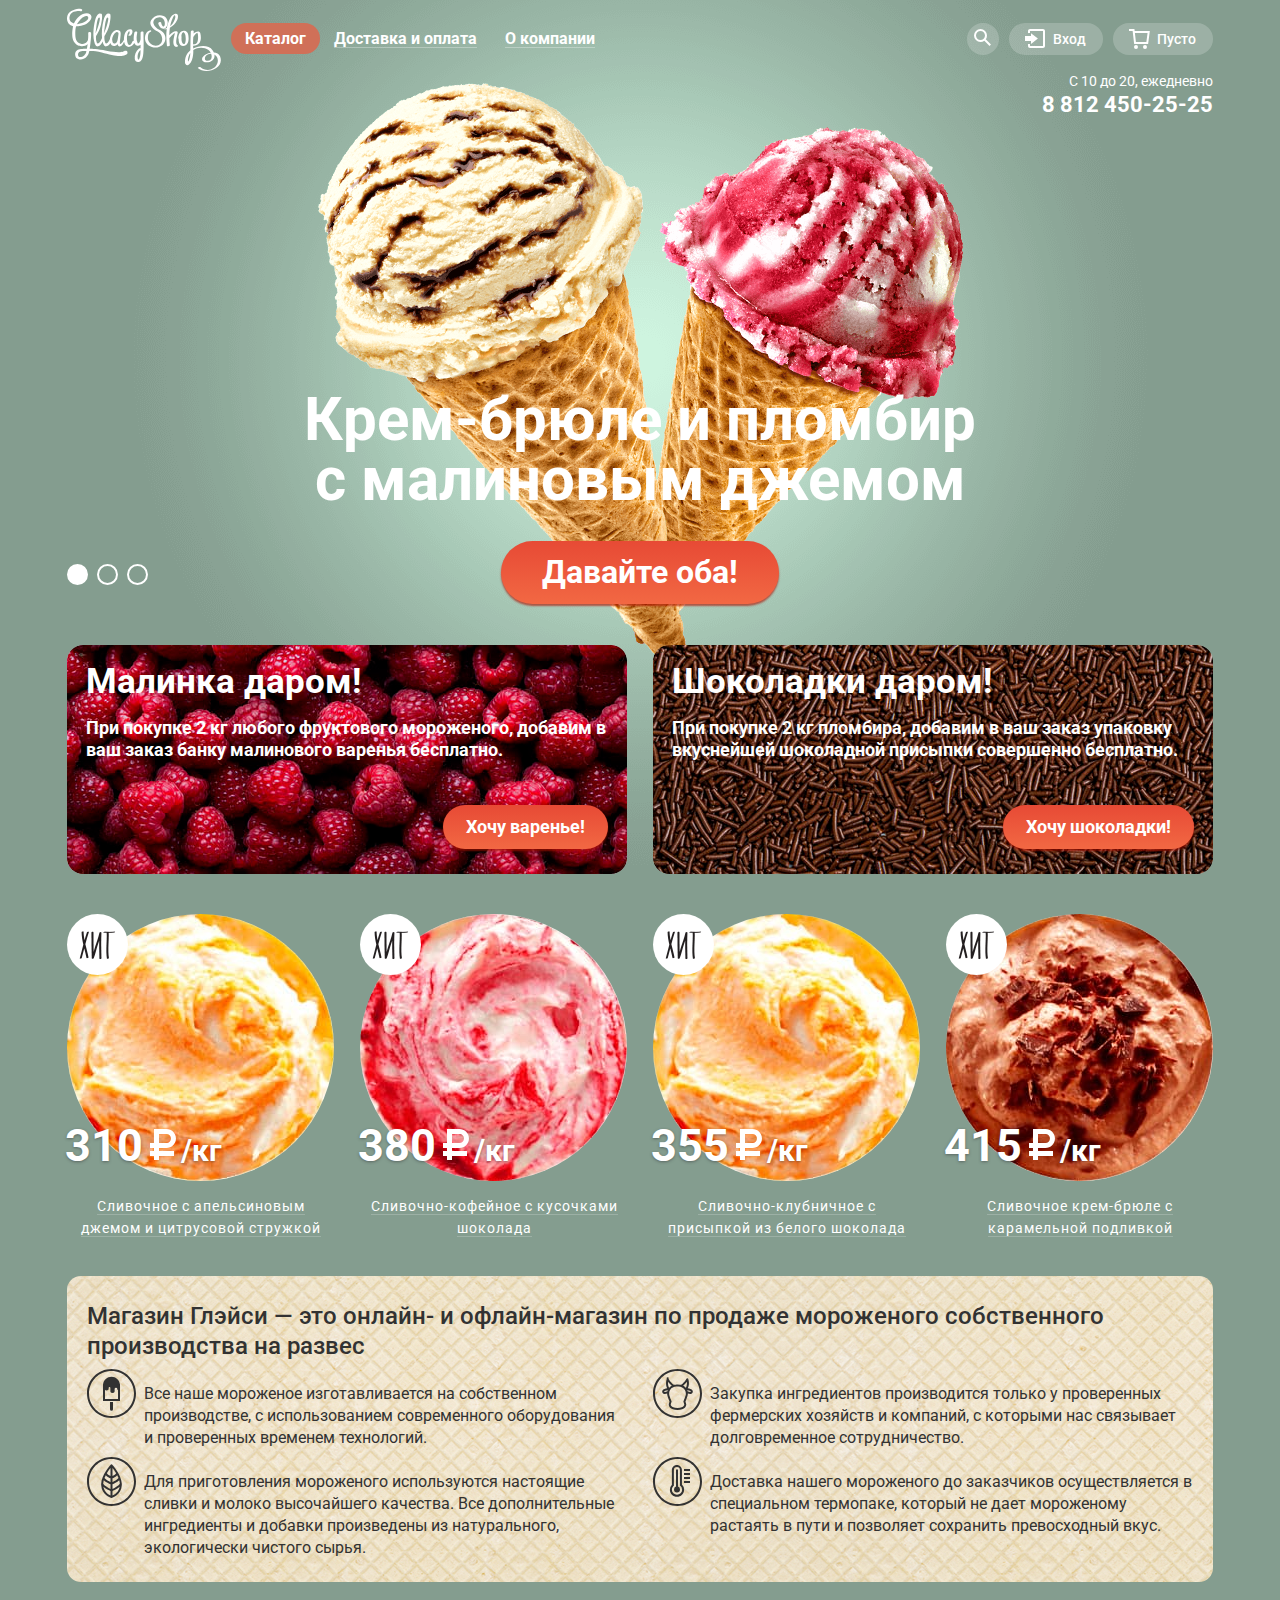
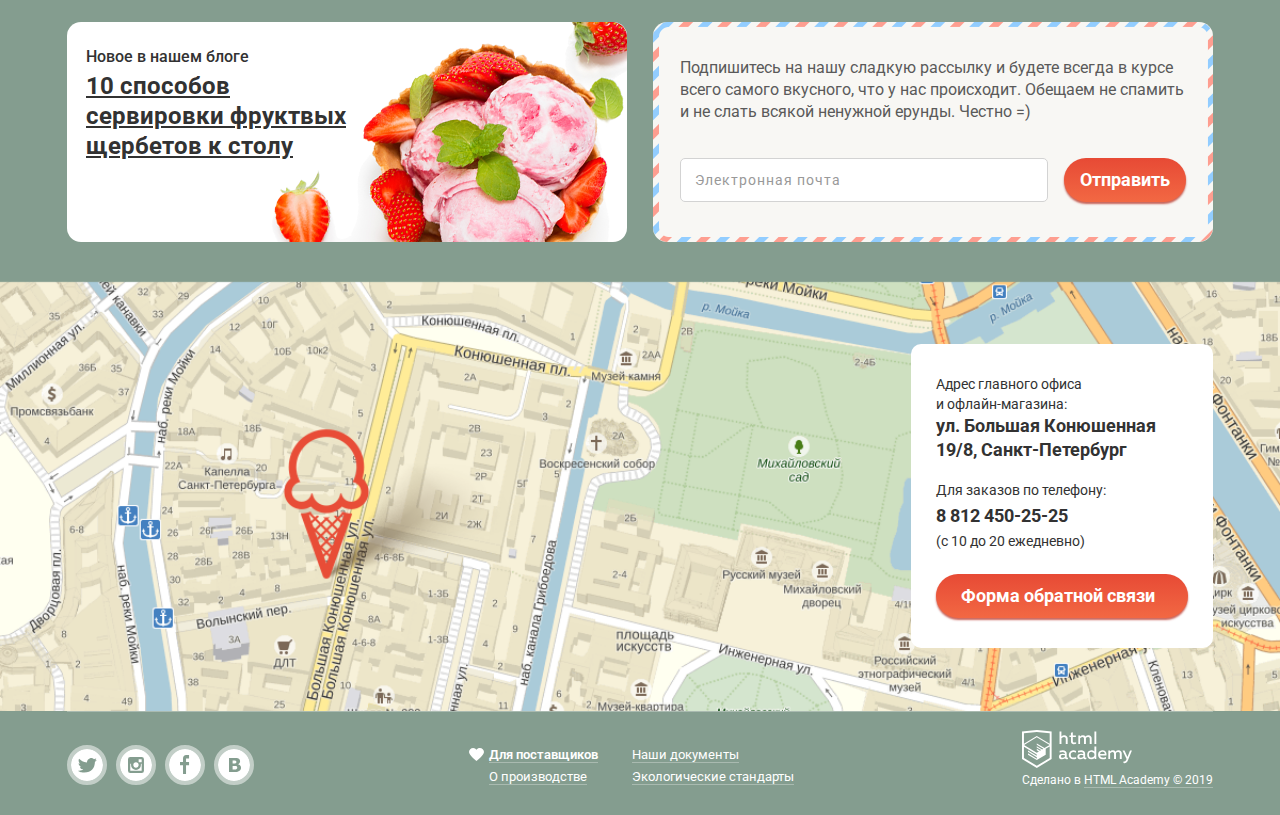
==== commit 36a94574: "исправлены картинки, состояние фокуса, наведение на ссылки" ====
--- a/index.html
+++ b/index.html
@@ -76,14 +76,14 @@
                         <ul  class="small-cart_items">
                            <li class="small-cart_item">
                               <button type="button" value="delete" aria-label="Удалить из корзины"></button>
-                              <img src="img/1.png" alt="Пломбир с апельсиновым джемом" width="32" height="32"/>
+                              <img src="img/1.jpg" alt="Пломбир с апельсиновым джемом" width="32" height="32"/>
                               <a href="catalog/orange.html" title="Пломбир с апельсиновым джемом" class="small-cart__name">Пломбир с апельсиновым джемом</a>
                               <div class="small-cart__calculation">1,5 кг х <span class="small-cart__price">200 руб.</span></div>
                               <div class="small-cart__itemtotal">300 руб.</div>
                            </li>
                            <li class="small-cart_item">
                               <button type="button" value="delete" aria-label="Удалить из корзины"></button>
-                              <img src="img/1-1.png" alt="Клубничный пломбир с присыпкой из белого шоколада" width="32" height="32"/>
+                              <img src="img/1-1.jpg" alt="Клубничный пломбир с присыпкой из белого шоколада" width="32" height="32"/>
                               <a href="catalog/strawberry.html" title="Клубничный пломбир с присыпкой из белого шоколада" class="small-cart__name">Клубничный пломбир с присыпкой из белого шоколада</a>
                               <div class="small-cart__calculation">1,5 кг х <span class="small-cart__price">300 руб.</span></div>
                               <div class="small-cart__itemtotal">400 руб.</div>
@@ -153,7 +153,7 @@
                   <li>
                      <div class="catalog-item hot">
                         <a href="#" title="">
-                           <img src="img/1.png" alt="ice-cream name" class="catalog-item__image" width="267" height="267"/>
+                           <img src="img/1.jpg" alt="ice-cream name" class="catalog-item__image" width="267" height="267"/>
                            <p class="item-catalog__price">310<span>/кг</span></p>
                         </a>
                         <a href="#" title="" class="catalog-item__name"><span>Сливочное с апельсиновым джемом и цитрусовой стружкой</span></a>
@@ -163,7 +163,7 @@
                   <li>
                      <div class="catalog-item hot">
                         <a href="#" title="">
-                           <img src="img/1-1.png" class="catalog-item__image" alt="ice-cream name"  width="267" height="267"/>
+                           <img src="img/1-1.jpg" class="catalog-item__image" alt="ice-cream name"  width="267" height="267"/>
                            <p class="item-catalog__price">380<span>/кг</span></p>
                         </a>
                         <a href="#" title="" class="catalog-item__name"><span>Сливочно-кофейное с кусочками шоколада</span></a>
@@ -173,7 +173,7 @@
                   <li>
                      <div class="catalog-item hot">
                         <a href="#" title="">
-                           <img src="img/1-2.png" alt="ice-cream name" class="catalog-item__image"  width="267" height="267"/>
+                           <img src="img/1-2.jpg" alt="ice-cream name" class="catalog-item__image"  width="267" height="267"/>
                            <p class="item-catalog__price">355<span>/кг</span></p>
                         </a>
                         <a href="#" title="" class="catalog-item__name"><span>Сливочно-клубничное с присыпкой из белого шоколада</span></a>
@@ -183,7 +183,7 @@
                   <li>
                      <div class="catalog-item hot">
                         <a href="#" title="">
-                           <img src="img/2.png" alt="ice-cream name" class="catalog-item__image" width="267" height="267"/>
+                           <img src="img/2.jpg" alt="ice-cream name" class="catalog-item__image" width="267" height="267"/>
                            <p class="item-catalog__price">415<span>/кг</span></p>
                         </a>
                         <a href="#" title="" class="catalog-item__name"><span>Сливочное крем-брюле с карамельной подливкой</span></a>
@@ -221,7 +221,7 @@
                      <h2>Подпишитесь на нашу сладкую рассылку и будете всегда в курсе всего самого вкусного, что у нас происходит. Обещаем не спамить и не слать всякой ненужной ерунды. Честно =) </h2>
                      <form class="" action="index.html" method="post">
                         <label class="subscription-form">
-                        <input type="email" name="subscription-male" placeholder="Электронная почта" required>
+                        <input type="email" name="subscription-male" placeholder="Электронная почта" required />
                         <span class="visually-hidden">Электронная почта</span>
                         </label>
                         <button type="submit" class="btn btn-medium">Отправить</button>
--- a/css/style.min.css
+++ b/css/style.min.css
@@ -1 +1 @@
-body{margin:0;font-style:normal;font-size:16px;line-height:22px;font-family:'Roboto',Arial,sans-serif;color:#323232;background-color:#849d8f}.main-title,.h1{margin-top:0;margin-bottom:26px;font-size:35px;line-height:41px;font-weight:700;color:#fff;background-color:inherit}.container{margin-right:auto;margin-left:auto;padding-right:27px;padding-left:27px;width:1200px;-webkit-box-sizing:border-box;box-sizing:border-box}.wrapper{margin-right:-13px;margin-left:-13px;margin-top:0;margin-bottom:0;display:-webkit-box;display:-ms-flexbox;display:flex;-ms-flex-wrap:wrap;flex-wrap:wrap;-webkit-box-sizing:border-box;box-sizing:border-box}.btn{display:inline-block;vertical-align:top;padding-top:10px;padding-bottom:10px;padding-right:25px;padding-left:25px;-webkit-box-sizing:border-box;box-sizing:border-box;font-size:18px;line-height:24px;font-weight:700;color:#fff;text-decoration:none;background-color:#f06441;background-image:-webkit-linear-gradient(90deg,#f26843 0,#e74a35 100%);background-image:-ms-linear-gradient(90deg,#f26843 0,#e74a35 100%);-webkit-box-shadow:0 2px 2px 0 rgba(172,16,0,0.64);box-shadow:0 2px 2px 0 rgba(172,16,0,0.64);border:transparent;border-radius:33px}.btn:hover,.btn:focus{color:#fff;background-image:-webkit-linear-gradient(90deg,#f58669 0,#ec6f5e 100%);background-image:-ms-linear-gradient(90deg,#f58669 0,#ec6f5e 100%);-webkit-box-shadow:0 2px 2px rgba(172,16,0,1);box-shadow:0 2px 2px rgba(172,16,0,1)}.btn:active{color:#fff;background-image:-webkit-linear-gradient(90deg,#d84732 0,#e1613e 100%);background-image:-ms-linear-gradient(90deg,#d84732 0,#e1613e 100%);-webkit-box-shadow:0 2px 2px 0 rgba(172,16,0,1);box-shadow:0 2px 2px 0 rgba(172,16,0,1)}.btn-small{padding-right:23px;padding-left:23px;font-size:18px}.btn-medium{padding-right:16px;padding-left:16px}.btn-large{padding-right:41px;padding-left:41px;font-size:32px;line-height:43px}img{max-width:100%;height:auto}.visually-hidden{position:absolute;margin:-1px;width:1px;height:1px;white-space:nowrap;overflow:hidden;border:0;padding:0;clip:rect(0 0 0 0);-webkit-clip-path:inset(50%);clip-path:inset(50%)}.header-block{position:relative;display:-webkit-box;display:-ms-flexbox;display:flex;-webkit-box-align:start;-ms-flex-align:start;align-items:start}.header-navigation{z-index:1;display:-webkit-box;display:-ms-flexbox;display:flex;-webkit-box-align:start;-ms-flex-align:start;align-items:start;-webkit-box-sizing:border-box;box-sizing:border-box}.logo{margin-right:10px;margin-top:8px;-ms-flex-negative:0;flex-shrink:0}.top-menu{margin:0;padding:0;margin-top:23px;display:-webkit-box;display:-ms-flexbox;display:flex;-ms-flex-wrap:wrap;flex-wrap:wrap;-webkit-box-align:end;-ms-flex-align:end;align-items:flex-end;list-style:none}.menu-item{position:relative;height:38px}.menu-item>a{position:relative;display:-webkit-box;display:-ms-flexbox;display:flex;-webkit-box-orient:vertical;-webkit-box-direction:normal;-ms-flex-direction:column;flex-direction:column;padding-right:14px;padding-left:14px;padding-top:7px;padding-bottom:7px;font-size:inherit;line-height:17px;font-weight:700;color:#fff;text-decoration:none;background-color:transparent;border-radius:32px}.menu-item>a::after{content:"";display:block;height:1px;padding-right:14px;padding-left:14px;background-color:rgba(255,255,255,0.3)}.menu-item:hover>a{color:#323232;background-color:#f7f6f3}.menu-item.current-menu>a{color:#fff;background-color:#d07058}.menu-item.current-menu>a::after,.menu-item:hover>a::after,.menu-item:active>a::after{display:none}.menu-item:hover .drop-down{display:block}.menu-item:active>a{background-color:rgba(248,247,244,0.988);-webkit-box-shadow:inset 0 2px 1px 0 rgba(105,105,105);box-shadow:inset 0 2px 1px 0 rgba(105,105,105);color:#323232}.drop-down{position:absolute;top:37px;left:-6px;z-index:3;display:none;width:143px;margin:0;padding:0;-webkit-box-sizing:border-box;box-sizing:border-box;-webkit-box-shadow:0 20px 20px 0 rgba(0,0,0,0.4);box-shadow:0 20px 20px 0 rgba(0,0,0,0.4);list-style:none;border-radius:4px;overflow:hidden}.drop-item a{display:block;padding-top:9px;padding-bottom:5px;padding-left:20px;padding-right:20px;-webkit-box-sizing:border-box;box-sizing:border-box;font-size:14px;line-height:16px;color:#323232;background-color:#f7f6f3;text-decoration:none}.drop-item:first-child a{position:relative;padding-top:11px;padding-bottom:11px;font-weight:700}.drop-item:nth-child(2) a{padding-top:13px}.drop-item:last-child a{padding-bottom:13px}.drop-item:first-child a::after{content:"";position:absolute;bottom:0;left:6px;display:block;width:128px;height:1px;background-color:rgba(0,0,0,0.2)}.drop-item a:hover,.drop-item a:focus{background-color:#fbded7}.drop-item a:active{background-color:#f6b5a5}.drop-item.current-menu_drop a{color:#fff;background-color:#d07058}.top-user{z-index:1;display:-webkit-box;display:-ms-flexbox;display:flex;-webkit-box-align:end;-ms-flex-align:end;align-items:flex-end;-ms-flex-negative:0;flex-shrink:0;margin:0;margin-top:23px;margin-left:auto;padding:0;list-style:none}.top-search,.top-cabinet,.top-cart{position:relative;height:38px}.top-search>a,.top-cabinet>a,.top-cart>a{position:relative;font-size:14px;line-height:16px;display:block;margin-left:10px;padding-top:8px;padding-bottom:8px;padding-right:17px;-webkit-box-sizing:border-box;box-sizing:border-box;font-weight:500;text-decoration:none;border-radius:32px}.top-cart>a,.top-cabinet>a{padding-left:44px}.top-search>a,.top-cabinet>a,.top-cart-empty>a{color:#fff;background-color:rgba(255,255,255,0.2)}.top-cart-full>a,.top-search:hover>a,.top-cabinet:hover>a,.top-search:focus>a,.top-cabinet:focus>a{color:#323232;background-color:rgba(248,247,244,0.988)}.top-cabinet>a{background-image:url(../img/icons/entrance1.svg);background-repeat:no-repeat;background-position:16px 6px}.top-cart-empty>a{background-image:url(../img/icons/basket.svg);background-repeat:no-repeat;background-position:16px 6px}.top-cart-full>a{background-image:url(../img/icons/basket-red.svg);background-repeat:no-repeat;background-position:16px 6px}.top-search>a{width:32px;height:32px;background-image:url(../img/icons/loupe.svg);background-repeat:no-repeat;background-position:7px 6px;border-radius:50%}.top-search:hover>a{background-image:url(../img/icons/loupe1.svg)}.top-cabinet:hover>a{background-image:url(../img/icons/entrance.svg)}.top-cabinet:hover .modal-entrance,.top-search:hover .modal-search,.top-cart-full:hover .small-cart{display:block}.modal{z-index:999;position:absolute;background-color:#f8f7f4;-webkit-box-shadow:0 20px 20px 0 rgba(0,0,0,0.4);box-shadow:0 20px 20px 0 rgba(0,0,0,0.4);border-radius:6px}.modal-entrance{top:36px;right:0;display:none;width:278px;padding-top:20px;padding-right:20px;padding-left:19px;padding-bottom:20px;-webkit-box-sizing:border-box;box-sizing:border-box}.modal-entrance form{display:-webkit-box;display:-ms-flexbox;display:flex;-ms-flex-wrap:wrap;flex-wrap:wrap}.modal-entrance-links{max-width:50%;margin-left:auto;-webkit-box-sizing:border-box;box-sizing:border-box;font-size:13px;line-height:20px}.modal-entrance-links a{color:#323232;border-bottom:1px solid rgba(50,50,50,0.3);text-decoration:none}.modal-entrance-links a:hover,.modal-entrance-links a:focus,.modal-entrance-links a:active{color:#e84d37;border-bottom:1px solid rgba(232,77,55,0.3)}.modal-search{top:37px;right:0;display:none;width:341px;padding-top:20px;padding-right:16px;padding-left:16px;padding-bottom:20px;-webkit-box-sizing:border-box;box-sizing:border-box}.modal-entrance input[type="password"],.modal-entrance input[type="email"],.modal-search input[type="search"],.modal-feedback input[type="text"],.modal-feedback input[type="email"],.modal-feedback textarea{width:100%;padding-top:8px;padding-left:14px;padding-right:14px;padding-bottom:8px;-webkit-box-sizing:border-box;box-sizing:border-box;font-size:14px;line-height:24px;color:#323232;background-color:#fff;border:1px solid #d3d3d3;border-radius:5px}.modal-feedback textarea{padding-top:14px;padding-bottom:18px}.modal-entrance input[type="password"],.modal-entrance input[type="email"],.modal-search input[type="search"],.modal-feedback input[type="text"],.modal-feedback input[type="email"]{height:44px}.modal-feedback input[type="text"],.modal-feedback input[type="email"]{width:267px}.modal-entrance label,.modal-search label,.modal-feedback label{position:relative;width:100%;display:inline-block;vertical-align:top}.modal-entrance label,.modal-feedback label{margin-bottom:20px}.modal-feedback input::-webkit-input-placeholder{color:#999;letter-spacing:1px}.modal-feedback input::-moz-placeholder{color:#999;letter-spacing:1px}.modal-feedback input:-moz-placeholder{color:#999;letter-spacing:1px}.modal-feedback input:-ms-input-placeholder{color:#999;letter-spacing:1px}.modal-feedback textarea::-webkit-input-placeholder{color:#999;letter-spacing:1px}.modal-feedback textarea::-moz-placeholder{color:#999;letter-spacing:1px}.modal-feedback textarea:-moz-placeholder{color:#999;letter-spacing:1px}.modal-feedback textarea:-ms-input-placeholder{color:#999;letter-spacing:1px}.modal-entrance input::-webkit-input-placeholder{color:#999;letter-spacing:1px}.modal-entrance input::-moz-placeholder{color:#999;letter-spacing:1px}.modal-entrance input:-moz-placeholder{color:#999;letter-spacing:1px}.modal-entrance input:-ms-input-placeholder{color:#999;letter-spacing:1px}.modal-search input::-webkit-input-placeholder{color:#999;letter-spacing:1px}.modal-search input::-moz-placeholder{color:#999;letter-spacing:1px}.modal-search input:-moz-placeholder{color:#999;letter-spacing:1px}.modal-search input:-ms-input-placeholder{color:#999;letter-spacing:1px}.subscription-form input::-webkit-input-placeholder{color:#999;letter-spacing:1px}.subscription-form input::-moz-placeholder{color:#999;letter-spacing:1px}.subscription-form input:-moz-placeholder{color:#999;letter-spacing:1px}.subscription-form input:-ms-input-placeholder{color:#999;letter-spacing:1px}.modal-entrance input[type="password"]:hover,.modal-entrance input[type="email"]:hover,.modal-search input[type="search"]:hover,.modal-feedback input[type="text"]:hover,.modal-feedback input[type="email"]:hover,.modal-feedback textarea:hover,.subscription-form input[type="email"]:hover{border-width:2px;border-color:#9a9a9a}.modal-entrance input[type="password"]:focus,.modal-entrance input[type="email"]:focus,.modal-search input[type="search"]:focus,.modal-feedback input[type="text"]:focus,.modal-feedback input[type="email"]:focus,.modal-feedback textarea:focus,.subscription-form input[type="email"]:focus{border-width:2px;border-color:rgba(46,136,228,0.5);outline:0}.modal-feedback textarea:hover,.modal-feedback textarea:focus{padding-top:13px;padding-bottom:17px}.modal-feedback{position:fixed;top:50%;left:50%;z-index:6;display:none;width:479px;margin-left:-238px;padding-top:15px;padding-right:25px;padding-bottom:25px;padding-left:25px;-webkit-box-sizing:border-box;box-sizing:border-box;border-radius:10px;transform:translate(0,-50%)}.modal-feedback form{display:-webkit-box;display:-ms-flexbox;display:flex;-webkit-box-orient:vertical;-webkit-box-direction:normal;-ms-flex-direction:column;flex-direction:column}.modal-feedback h2{margin-top:0;margin-bottom:20px;font-size:24px;line-height:28px;font-weight:500}.modal-feedback button{-ms-flex-item-align:end;align-self:flex-end}.modal-feedback .close{position:absolute;top:15px;left:444px;display:block;height:17px;width:17px;background-image:url(../img/icons/cross-big.svg)}.overlay{position:fixed;top:0;left:0;z-index:5;display:none;width:100%;height:100%;background-color:rgba(0,0,0,0.3)}.small-cart{top:37px;right:0;display:none;width:540px;padding-top:20px;padding-right:13px;padding-left:16px;padding-bottom:20px;-webkit-box-sizing:border-box;box-sizing:border-box;font-size:13px;line-height:16px;text-align:right;background-color:#f8f7f4}.small-cart a{color:#323232;text-decoration:none}.small-cart a:hover,.small-cart a:focus,.small-cart a:active{color:#e84d37}.small-cart .btn{color:#fff}.small-cart_items{margin:0;padding:0;-webkit-box-sizing:border-box;box-sizing:border-box;border-bottom:1px solid #cacac7;text-align:left;list-style:none}.small-cart_items li{display:-webkit-box;display:-ms-flexbox;display:flex;-ms-flex-wrap:nowrap;flex-wrap:nowrap;-webkit-box-align:center;-ms-flex-align:center;align-items:center;-webkit-box-pack:justify;-ms-flex-pack:justify;justify-content:space-between;margin-bottom:16px}.small-cart_items img{width:32px;height:32px;margin-right:13px;margin-left:13px}.small-cart_items button{width:13px;height:13px;background-color:#f8f7f4;background-image:url(../img/icons/cross-small.svg);background-repeat:no-repeat;border:transparent}.small-cart_item:first-child .small-cart__name{padding-top:0}.small-cart__name{-webkit-box-flex:1;-ms-flex-positive:1;flex-grow:1;margin-right:14px;padding-top:13px}.small-cart__name:first-child{padding-top:0}.small-cart__calculation{margin-right:15px;margin-left:13px;white-space:nowrap}.small-cart__price{color:#999}.small-cart__itemtotal{margin-right:19px;margin-left:13px;white-space:nowrap}.small-cart__total{padding-bottom:0;font-size:15px;font-weight:700;line-height:18px;text-align:right}.header-contacts{position:absolute;top:73px;right:0;width:200px;padding-right:27px}.header-contacts p{width:100%;margin-top:0;margin-bottom:4px;font-size:14px;line-height:16px;text-align:right;color:#fff;background-color:inherit}.header-contacts .top-phone{font-size:22px;line-height:24px;font-weight:700}.main-slider{position:relative;width:1200px;padding-right:27px;padding-left:27px;margin-right:auto;margin-left:auto;-webkit-box-sizing:border-box;box-sizing:border-box}.slider-list{margin:0;padding:0;list-style:none}.slider-item{position:relative;z-index:0;display:none;padding-bottom:41px;text-align:center}.slider-name{z-index:1;max-width:680px;margin-bottom:31px;margin-top:0;margin-left:auto;margin-right:auto;padding-top:312px;font-size:60px;line-height:60px;font-weight:700;color:#fff}.slider-switcher{position:absolute;bottom:60px;left:27px;margin:0;padding:0;list-style:none}.slider-switcher label{display:inline-block;vertical-align:bottom}.slider-switcher label+label{margin-left:5px}.slider-switcher label{padding:0;width:17px;height:17px;text-indent:-9999px;border:2px solid #fff;border-radius:50%;background-color:transparent}.slider-switcher label:hover{background-color:rgba(255,255,255,0.4)}.main-wrapper{min-width:940px;background-color:#849d8f;background-image:url("../img/morozhenki.png");background-repeat:no-repeat;background-position:top center;-webkit-transition:background-image .5s ease,background-color .5s ease;-o-transition:background-image .5s ease,background-color .5s ease;transition:background-image .5s ease,background-color .5s ease}#first-offer:checked~.main-wrapper{background-color:#849d8f;background-image:url(../img/morozhenki.png)}#second-offer:checked~.main-wrapper{background-color:#8996a6;background-image:url(../img/morozhenki2.png)}#third-offer:checked~.main-wrapper{background-color:#9d8b84;background-image:url(../img/morozhenki3.png)}#first-offer:checked~.main-wrapper #first-slide,#second-offer:checked~.main-wrapper #second-slide,#third-offer:checked~.main-wrapper #third-slide{display:block}#first-offer:checked~.main-wrapper .slider-switcher label[for="first-offer"],#second-offer:checked~.main-wrapper .slider-switcher label[for="second-offer"],#third-offer:checked~.main-wrapper .slider-switcher label[for="third-offer"]{background-color:#fff}.main-specials{margin-bottom:34px}.main-specials_list{padding:0;list-style:none}.main-specials_list li{z-index:1;display:-webkit-box;display:-ms-flexbox;display:flex;-webkit-box-orient:vertical;-webkit-box-direction:normal;-ms-flex-direction:column;flex-direction:column;-webkit-box-sizing:border-box;box-sizing:border-box;width:560px;margin-left:13px;margin-right:13px;padding-top:19px;padding-left:19px;padding-bottom:25px;padding-right:19px;background-repeat:no-repeat;background-position:0 0;background-size:cover;border-radius:16px}.main-specials_list li:nth-child(1){background-color:#bc0029;background-image:url(../img/strawberry-bg2.jpg)}.main-specials_list li:nth-child(2){background-color:#704c43;background-image:url(../img/shocolate-bg.jpg)}.main-specials_list h3{margin-bottom:18px;margin-top:0;font-size:35px;line-height:35px;font-weight:700;color:#fff;background-color:transparent}.main-specials_list p{-webkit-box-flex:1;-ms-flex-positive:1;flex-grow:1;margin-top:0;margin-bottom:44px;font-size:18px;line-height:22px;font-weight:700;color:#fff}.main-specials_list .btn{-ms-flex-item-align:end;align-self:flex-end}.main-hotproducts_list{margin-bottom:0;margin-top:0;padding:0;list-style:none}.main-hotproducts_list li{margin-bottom:37px}.catalog-item.hot:before{content:"";position:absolute;top:6px;left:13px;z-index:1;display:block;width:33px;height:33px;padding:14px;background-color:#fff;background-image:url(../img/hit.png);background-repeat:no-repeat;background-position:50% 50%;border-radius:50%}.catalog-item{position:relative;display:-webkit-box;display:-ms-flexbox;display:flex;-webkit-box-orient:vertical;-webkit-box-direction:normal;-ms-flex-direction:column;flex-direction:column;-webkit-box-align:center;-ms-flex-align:center;align-items:center;width:293px;padding-right:13px;padding-left:13px;padding-top:6px;-webkit-box-sizing:border-box;box-sizing:border-box;text-align:center}.catalog-item:hover{z-index:3;margin-bottom:-83px;background-color:rgba(248,247,244,0.2);-webkit-box-shadow:0 20px 20px 0 rgba(0,0,0,0.4);box-shadow:0 20px 20px 0 rgba(0,0,0,0.4);border-radius:4px}.catalog-item a{position:relative}.catalog-item__name{-webkit-box-flex:1;-ms-flex-positive:1;flex-grow:1;width:100%;padding-top:8px;padding-right:5px;padding-left:6px;-webkit-box-sizing:border-box;box-sizing:border-box;font-size:14px;line-height:22px;letter-spacing:1px;color:#fff;text-decoration:none;background-color:transparent}.catalog-item__name span{color:#fff;border-bottom:1px solid rgba(255,255,255,0.2)}.item-catalog__price{position:absolute;bottom:14px;left:-2px;margin:0;font-size:45px;line-height:45px;font-weight:700;color:#fff;text-shadow:0 1px 3px rgba(49,50,53,0.5)}.item-catalog__price span{position:relative;padding-left:38px;font-size:30px}.item-catalog__price span::before{content:"";position:absolute;bottom:6px;left:5px;width:32px;height:35px;background-image:url(../img/icons/ruble.svg)}.item-hover{display:none;margin-top:8px;margin-bottom:20px}.catalog-item:hover .item-hover{display:block}.main-advantages{margin-bottom:40px}.advantages-inside{padding-top:25px;padding-right:20px;padding-left:20px;padding-bottom:15px;background-color:#ede1c4;background-image:url(../img/waffle.jpg);background-repeat:repeat-x;border-radius:14px}.advantages-list{padding:0;-webkit-box-sizing:border-box;box-sizing:border-box;list-style:none}.advantages-inside h2{margin-top:0;margin-bottom:8px;font-size:24px;line-height:30px;font-weight:500}.advantages-item{position:relative;width:540px;padding-top:14px;padding-left:57px;margin-right:13px;margin-left:13px;margin-bottom:8px;-webkit-box-sizing:border-box;box-sizing:border-box}.advantages-item:before{content:"";position:absolute;top:0;left:0;width:50px;height:50px;background-repeat:no-repeat;background-position:0 0}.advantages-item:nth-child(1)::before{background-image:url(../img/icons/ice-cream.svg)}.advantages-item:nth-child(3)::before{background-image:url(../img/icons/leaf.svg)}.advantages-item:nth-child(2)::before{background-image:url(../img/icons/cow.svg)}.advantages-item:nth-child(4)::before{background-image:url(../img/icons/thermometer.svg)}.main-news,.main-subscription{position:relative;width:560px;margin-right:13px;margin-left:13px;margin-bottom:39px;-webkit-box-sizing:border-box;box-sizing:border-box;background-repeat:no-repeat;background-size:cover;border-radius:14px}.main-subscription form{display:-webkit-box;display:-ms-flexbox;display:flex}.main-news{padding-top:24px;padding-right:20px;padding-bottom:24px;padding-left:19px;background-color:#fff;background-image:url(../img/bg-strawberry.png)}.main-subscription .btn{margin-left:auto}.main-news h2{margin-top:0;margin-bottom:0;font-size:16px;line-height:22px;font-weight:500}.main-news a{display:block;margin-top:3px;padding-right:240px;font-size:24px;line-height:30px;font-weight:700;color:#323232;text-decoration:underline}.main-news a:hover,.main-news a:focus,.main-news a:active{color:#e84d37}.main-subscription{padding-top:35px;padding-right:27px;padding-bottom:40px;padding-left:27px;background-color:#f8f7f4;background-image:url(../img/post.png);background-repeat:no-repeat;background-size:cover}.main-subscription h2{margin-top:0;margin-bottom:35px;font-size:16px;line-height:22px;font-weight:400;color:#5a5a5a;background-color:#f8f7f4}.subscription-form input[type="email"]{height:44px;width:100%;padding-top:8px;padding-left:14px;padding-right:14px;padding-bottom:8px;-webkit-box-sizing:border-box;box-sizing:border-box;font-size:14px;line-height:24px;color:#323232;background-color:#fff;border:1px solid #d3d3d3;border-radius:5px}.subscription-form{position:relative;display:inline-block;width:368px;vertical-align:top;-webkit-box-sizing:border-box;box-sizing:border-box}.subscription-form span{position:absolute;top:10px;left:13px;display:block;font-size:13px;line-height:24px;letter-spacing:1px;color:#999;background-color:inherit}.map{position:relative;z-index:0;width:100%;background-color:inherit;background-image:url(../img/map-image.png);background-repeat:no-repeat;background-size:cover}.map .container{display:-webkit-box;display:-ms-flexbox;display:flex}.main-adress{display:-webkit-box;display:-ms-flexbox;display:flex;-webkit-box-orient:vertical;-webkit-box-direction:normal;-ms-flex-direction:column;flex-direction:column;width:302px;margin-top:63px;margin-bottom:63px;margin-left:auto;padding-top:30px;padding-right:25px;padding-bottom:30px;padding-left:25px;-webkit-box-sizing:border-box;box-sizing:border-box;background-color:#fff;border-radius:10px}.main-adress p{margin-top:0;margin-bottom:0;font-size:14px;line-height:20px;font-weight:400}.main-adress .adress-bold{font-size:18px;line-height:24px;font-weight:700}.adress-bold.adress{margin-bottom:18px;margin-top:0}.adress-bold.phone{margin-bottom:3px;margin-top:4px}.main-adress p+.btn{margin-top:23px}.main-fotter{display:-webkit-box;display:-ms-flexbox;display:flex;-webkit-box-pack:justify;-ms-flex-pack:justify;justify-content:space-between;-webkit-box-align:center;-ms-flex-align:center;align-items:center;-ms-flex-wrap:wrap;flex-wrap:wrap;padding-bottom:25px}.main-fotter::before{content:"";display:block;-ms-flex-item-align:stretch;-ms-grid-row-align:stretch;align-self:stretch;width:100%;height:1px;margin-bottom:28px;background-color:rgba(255,255,255,0.3)}.social{display:-webkit-box;display:-ms-flexbox;display:flex;margin:0;padding:0;list-style:none}.social li{-webkit-box-sizing:border-box;box-sizing:border-box}.social li+li{margin-left:9px}.social a{display:block;width:40px;height:40px;-webkit-box-sizing:border-box;box-sizing:border-box;background-color:transparent;border:4px solid rgba(255,255,255,0.5);border-radius:50%;text-decoration:none}.social a:hover,.social a:focus{border:4px solid rgba(255,255,255,0.75)}.social a:active{border:4px solid #fff}.bottom-menu{display:-webkit-box;display:-ms-flexbox;display:flex;-ms-flex-wrap:wrap;flex-wrap:wrap}.bottom-menu,.bottom-submenu{margin:0;padding:0;list-style:none}.bottom-submenu{padding-right:14px}.bottom-menu li{position:relative}.bottom-submenu:first-child li{padding-left:20px}.bottom-menu__heart a{font-weight:600}.bottom-menu__heart a::before{content:"";position:absolute;bottom:4px;left:0;width:15px;height:13px;background-image:url(../img/icons/heart.svg)}.bottom-menu a{font-size:13px;line-height:18px}.bottom-menu a,.main-created a{color:#fff;background-color:inherit;text-decoration:none;border-bottom:1px solid rgba(255,255,255,0.3)}.bottom-menu a:hover,.bottom-menu a:focus,.bottom-menu a:active,.main-created a:hover,.main-created a:focus,.main-created a:active{color:#ffbc9e;border-bottom:1px solid rgba(255,188,158,0.3)}.main-created span,.main-created a{font-size:12px;line-height:18px;color:#fff;background-color:inherit}.main-created{margin:0;margin-top:-10px}.main-created img{display:block}.breadcrumbs{display:-webkit-box;display:-ms-flexbox;display:flex;-ms-flex-wrap:wrap;flex-wrap:wrap;margin-right:277px;margin-top:21px;margin-bottom:4px;padding:0;list-style:none}.breadcrumbs li{position:relative}.breadcrumbs li+li{padding-left:21px}.breadcrumbs li+li::before,.breadcrumbs li+li::after{content:"";position:absolute;top:5px;width:4px;height:4px;background-color:inherit;border-top:1px solid #fff;border-right:1px solid #fff;-webkit-transform:rotate(45deg);-ms-transform:rotate(45deg);transform:rotate(45deg)}.breadcrumbs li+li::before{left:6px}.breadcrumbs li+li::after{left:9px}.breadcrumbs a,.breadcrumbs li{font-size:14px;line-height:16px;color:#fff;background-color:inherit}.breadcrumbs a{text-decoration:none;border-bottom:1px solid rgba(255,255,255,0.3)}.breadcrumbs a:hover,.breadcrumbs a:focus,.breadcrumbs a:active{color:#ffbc9e;border-bottom:1px solid rgba(255,188,158,0.3)}.catalog-list{margin-bottom:48px;margin-top:0;padding:0;list-style:none}.catalog-list li{margin-bottom:31px}.pagination{display:-webkit-box;display:-ms-flexbox;display:flex;-webkit-box-pack:end;-ms-flex-pack:end;justify-content:flex-end;margin-bottom:30px;margin-top:0;padding:0;list-style:none}.pagination li{width:27px;height:27px;margin-left:1px;text-align:center;background-color:transparent;border-radius:50%}.pagination-link{position:relative;display:block;padding:5px 6px;font-size:16px;line-height:18px;font-weight:500;color:#fff;text-decoration:none;background-color:transparent;border-radius:50%;cursor:pointer}.pagination li:hover,.pagination li:focus{background-color:#fff;background-color:rgba(255,255,255,0.3)}.pagination li:active,.pagination .current{color:#323232;background-color:#fff}.current .pagination-link,.pagination-link:active{color:#323232}.pagination .pagination-previous::before,.pagination .pagination-next::before{content:"";position:absolute;top:8px;width:6px;height:6px;-webkit-transform:rotate(45deg);-ms-transform:rotate(45deg);transform:rotate(45deg)}.pagination .pagination-previous:not([href])::before,.pagination .pagination-next:not([href])::before{opacity:.3}.pagination .pagination-previous::before{left:10px;border-left:2px solid #fff;border-bottom:2px solid #fff;border-right:transparent;border-top:transparent}.pagination .pagination-next::before{right:10px;border-right:2px solid #fff;border-top:2px solid #fff;border-left:transparent;border-bottom:transparent}.shop-filter{margin-bottom:34px}.shop-filter__form{display:-webkit-box;display:-ms-flexbox;display:flex;-ms-flex-wrap:wrap;flex-wrap:wrap;-webkit-box-pack:start;-ms-flex-pack:start;justify-content:flex-start}.shop-filter__name{display:block;margin-bottom:6px;padding-left:16px;font-size:14px;line-height:16px;font-weight:500;color:#fff;background-color:inherit}.shop-filter__fieldset{border:0;margin:0;padding:0}.shop-filter__block{margin-right:15px;margin-bottom:0;padding-top:7px;padding-right:17px;padding-bottom:7px;padding-left:16px;background-color:rgba(255,255,255,0.2);border-radius:32px;overflow:hidden}.select{position:relative;display:block;margin-right:14px;margin-bottom:14px}.select select{position:relative;padding-top:10px;padding-right:42px;padding-bottom:10px;padding-left:16px;-webkit-appearance:none;-moz-appearance:none;font-size:15px;line-height:18px;font-weight:600;color:#fff;background-color:rgba(255,255,255,0.2);border:0;border-radius:33px}.select select::-ms-expand{display:none}.select:after{content:"";position:absolute;top:17px;right:15px;width:9px;height:5px;background-image:url(../img/icons/select-arrow.svg)}.select:hover select,.select:focus select{color:#323232;background-color:#fff;outline:0}.select:hover::after,.select:focus::after{background-image:url(../img/icons/select-arrow1.svg)}.select option{padding-top:3px;padding-bottom:3px;font-size:14px;line-height:16px;font-weight:400;color:#323232}.select option:hover{background-color:#1e90ff}.shop-filter__block label{position:relative;margin-right:14px;padding-left:32px;vertical-align:middle;font-size:16px;line-height:18px;font-weight:500;color:#fff;background-color:transparent;cursor:pointer}.shop-filter__block.checkboxes label{margin-right:17px}.shop-filter__block label:last-child{margin-right:0}.radio-btn{content:"";position:absolute;top:-2px;left:0;display:block;width:22px;height:22px;background-image:url(../img/icons/radio-off.svg);background-repeat:no-repeat;opacity:.8}.shop-filter__block input[type="radio"]:checked~.radio-btn{background-image:url(../img/icons/radio-on.svg)}.check-btn{content:"";position:absolute;top:-1px;left:0;display:block;width:23px;height:20px;background-image:url(../img/icons/checkbox-off.svg);background-repeat:no-repeat;opacity:.8}.shop-filter__block input[type="checkbox"]:checked~.check-btn{background-image:url(../img/icons/checkbox-on.svg)}.check-btn:focus,.radio-btn:focus,.check-btn:focus-within,.radio-btn:focus-within,.check-btn:hover,.radio-btn:hover{opacity:1}.shop-filter__block:focus,.shop-filter__block:focus-within{outline:1px solid #fff}.shop-filter__block input[type="checkbox"]:checked:disabled~.check-btn,.shop-filter__block input[type="checkbox"]:disabled~.check-btn,.shop-filter__block input[type="radio"]:checked:disabled~.radio-btn,.shop-filter__block input[type="radio"]:disabled~.radio-btn{opacity:.4}.shop-filter__block input[type="checkbox"]:focus~.check-btn,.shop-filter__block input[type="checkbox"]:focus~.check-btn,.shop-filter__block input[type="radio"]:focus-within~.radio-btn,.shop-filter__block input[type="radio"]:focus-within~.radio-btn{opacity:1}.shop-filter__form input[type="submit"]{-ms-flex-item-align:end;align-self:flex-end;padding-top:7px;padding-right:29px;padding-bottom:7px;padding-left:29px;font-size:16px;line-height:18px;font-weight:500;color:#fff;background-color:rgba(255,255,255,0.2);border:2px solid #fff;border-radius:22px}.shop-filter__form input[type="submit"]:hover,.shop-filter__form input[type="submit"]:focus{color:#000;background-color:#fff;outline:0}.shop-filter__form input[type="submit"]:active{padding-top:10px;padding-right:31px;padding-bottom:10px;padding-left:29px;color:#000;background-color:#fff;border:0;-webkit-box-shadow:inset 0 2px 1px #696969;box-shadow:inset 0 2px 1px #696969}.shop-filter__block.range{display:block;padding-top:16px;padding-right:20px;padding-bottom:16px;padding-left:20px}.range-label:focus .shop-filter__block.range{outline:1px solid #fff}.shop-filter__block.range:focus,.shop-filter__block.range:focus-within{outline:-webkit-focus-ring-color auto 1px}.range-indicator{position:relative;display:block;width:180px;height:4px;background-color:rgba(255,255,255,0.3)}.range-indicator__inside{position:absolute;top:0;left:37px;display:block;width:78px;height:4px;background-color:#fff}.range-indicator__inside::before,.range-indicator__inside::after{content:"";position:absolute;top:-7px;width:4px;height:4px;border-radius:50%;border:8px solid #fff;cursor:pointer}.range-indicator__inside::before{left:-20px}.range-indicator__inside::after{left:78px}.content a{color:#323232;border-bottom:1px solid rgba(50,50,50,0.3);text-decoration:none}.content a:hover,.content a:focus,.content a:active{color:#ffbc9e;border-bottom:1px solid rgba(255,188,158,0.3)}.modal-show{display:block;-webkit-animation-name:floatUnder;animation-name:floatUnder;-webkit-animation-duration:.6s;animation-duration:.6s}@-webkit-keyframes floatUnder{0%{-webkit-transform:translate(150px,80px) scale(0.6);transform:translate(150px,80px) scale(0.6);z-index:-1}50%{-webkit-transform:translate(-50px,-25%) scale(0.90);transform:translate(-50px,-25%) scale(0.90);z-index:3}100%{-webkit-transform:translate(0,-50%) scale(1);transform:translate(0,-50%) scale(1);z-index:4}}@keyframes floatUnder{0%{-webkit-transform:translate(150px,80px) scale(0.6);transform:translate(150px,80px) scale(0.6);z-index:-1}50%{-webkit-transform:translate(-50px,-25%) scale(0.90);transform:translate(-50px,-25%) scale(0.90);z-index:3}100%{-webkit-transform:translate(0,-50%) scale(1);transform:translate(0,-50%) scale(1);z-index:4}}.modal-feedback.modal-show~.overlay{display:block;-webkit-animation-name:overlayOpacity;animation-name:overlayOpacity;-webkit-animation-duration:1s;animation-duration:1s}.modal-error{-webkit-animation-name:modalError;animation-name:modalError;-webkit-animation-duration:.5s;animation-duration:.5s}@-webkit-keyframes modalError{0%{-webkit-transform:translate(-10px,-50%);-ms-transform:translate(-10px,-50%);transform:translate(-10px,-50%)}25%{-webkit-transform:translate(10px,-50%);-ms-transform:translate(10px,-50%);transform:translate(10px,-50%)}75%{-webkit-transform:translate(-10px,-50%);-ms-transform:translate(-10px,-50%);transform:translate(-10px,-50%)}100%{-webkit-transform:translate(10px,-50%);-ms-transform:translate(10px,-50%);transform:translate(10px,-50%)}}@keyframes modalError{0%{-webkit-transform:translate(-10px,-50%);-ms-transform:translate(-10px,-50%);transform:translate(-10px,-50%)}25%{-webkit-transform:translate(10px,-50%);-ms-transform:translate(10px,-50%);transform:translate(10px,-50%)}75%{-webkit-transform:translate(-10px,-50%);-ms-transform:translate(-10px,-50%);transform:translate(-10px,-50%)}100%{-webkit-transform:translate(10px,-50%);-ms-transform:translate(10px,-50%);transform:translate(10px,-50%)}}@-webkit-keyframes overlayOpacity{0%{opacity:.15}50%{opacity:.25}100%{opacity:.3}}@keyframes overlayOpacity{0%{opacity:.15}50%{opacity:.25}100%{opacity:.3}}.map-iframe{position:absolute;top:0;left:0;z-index:-1;width:100%;border:0;frameborder:0}
+body{margin:0;font-style:normal;font-size:16px;line-height:22px;font-family:'Roboto',Arial,sans-serif;color:#323232;background-color:#849d8f}.main-title,.h1{margin-top:0;margin-bottom:26px;font-size:35px;line-height:41px;font-weight:700;color:#fff;background-color:inherit}.container{margin-right:auto;margin-left:auto;padding-right:27px;padding-left:27px;width:1200px;-webkit-box-sizing:border-box;box-sizing:border-box}.wrapper{margin-right:-13px;margin-left:-13px;margin-top:0;margin-bottom:0;display:-webkit-box;display:-ms-flexbox;display:flex;-ms-flex-wrap:wrap;flex-wrap:wrap;-webkit-box-sizing:border-box;box-sizing:border-box}.btn{display:inline-block;vertical-align:top;padding-top:10px;padding-bottom:10px;padding-right:25px;padding-left:25px;-webkit-box-sizing:border-box;box-sizing:border-box;font-size:18px;line-height:24px;font-weight:700;color:#fff;text-decoration:none;background-color:#f06441;background-image:-webkit-linear-gradient(90deg,#f26843 0,#e74a35 100%);background-image:-ms-linear-gradient(90deg,#f26843 0,#e74a35 100%);-webkit-box-shadow:0 2px 2px 0 rgba(172,16,0,0.64);box-shadow:0 2px 2px 0 rgba(172,16,0,0.64);border:transparent;border-radius:33px}.btn:hover,.btn:focus{color:#fff;background-image:-webkit-linear-gradient(90deg,#f58669 0,#ec6f5e 100%);background-image:-ms-linear-gradient(90deg,#f58669 0,#ec6f5e 100%);-webkit-box-shadow:0 2px 2px rgba(172,16,0,1);box-shadow:0 2px 2px rgba(172,16,0,1)}.btn:active{color:#fff;background-image:-webkit-linear-gradient(90deg,#d84732 0,#e1613e 100%);background-image:-ms-linear-gradient(90deg,#d84732 0,#e1613e 100%);-webkit-box-shadow:0 2px 2px 0 rgba(172,16,0,1);box-shadow:0 2px 2px 0 rgba(172,16,0,1)}.btn-small{padding-right:23px;padding-left:23px;font-size:18px}.btn-medium{padding-right:16px;padding-left:16px}.btn-large{padding-right:41px;padding-left:41px;font-size:32px;line-height:43px}img{max-width:100%;height:auto}.visually-hidden{position:absolute;margin:-1px;width:1px;height:1px;white-space:nowrap;overflow:hidden;border:0;padding:0;clip:rect(0 0 0 0);-webkit-clip-path:inset(50%);clip-path:inset(50%)}.header-block{position:relative;display:-webkit-box;display:-ms-flexbox;display:flex;-webkit-box-align:start;-ms-flex-align:start;align-items:start}.header-navigation{z-index:1;display:-webkit-box;display:-ms-flexbox;display:flex;-webkit-box-align:start;-ms-flex-align:start;align-items:start;-webkit-box-sizing:border-box;box-sizing:border-box}.logo{margin-right:10px;margin-top:8px;-ms-flex-negative:0;flex-shrink:0}.top-menu{margin:0;padding:0;margin-top:23px;display:-webkit-box;display:-ms-flexbox;display:flex;-ms-flex-wrap:wrap;flex-wrap:wrap;-webkit-box-align:end;-ms-flex-align:end;align-items:flex-end;list-style:none}.menu-item{position:relative;height:38px}.menu-item>a{position:relative;display:-webkit-box;display:-ms-flexbox;display:flex;-webkit-box-orient:vertical;-webkit-box-direction:normal;-ms-flex-direction:column;flex-direction:column;padding-right:14px;padding-left:14px;padding-top:7px;padding-bottom:7px;font-size:inherit;line-height:17px;font-weight:700;color:#fff;text-decoration:none;background-color:transparent;border-radius:32px}.menu-item>a::after{content:"";display:block;height:1px;padding-right:14px;padding-left:14px;background-color:rgba(255,255,255,0.3)}.menu-item:hover>a{color:#323232;background-color:#f7f6f3}.menu-item.current-menu>a{color:#fff;background-color:#d07058}.menu-item.current-menu>a::after,.menu-item:hover>a::after,.menu-item:active>a::after{display:none}.menu-item:hover .drop-down{display:block}.menu-item:active>a{background-color:rgba(248,247,244,0.988);-webkit-box-shadow:inset 0 2px 1px 0 rgba(105,105,105);box-shadow:inset 0 2px 1px 0 rgba(105,105,105);color:#323232}.drop-down{position:absolute;top:37px;left:-6px;z-index:3;display:none;width:143px;margin:0;padding:0;-webkit-box-sizing:border-box;box-sizing:border-box;-webkit-box-shadow:0 20px 20px 0 rgba(0,0,0,0.4);box-shadow:0 20px 20px 0 rgba(0,0,0,0.4);list-style:none;border-radius:4px;overflow:hidden}.drop-item a{display:block;padding-top:9px;padding-bottom:5px;padding-left:20px;padding-right:20px;-webkit-box-sizing:border-box;box-sizing:border-box;font-size:14px;line-height:16px;color:#323232;background-color:#f7f6f3;text-decoration:none}.drop-item:first-child a{position:relative;padding-top:11px;padding-bottom:11px;font-weight:700}.drop-item:nth-child(2) a{padding-top:13px}.drop-item:last-child a{padding-bottom:13px}.drop-item:first-child a::after{content:"";position:absolute;bottom:0;left:6px;display:block;width:128px;height:1px;background-color:rgba(0,0,0,0.2)}.drop-item a:hover,.drop-item a:focus{background-color:#fbded7}.drop-item a:active{background-color:#f6b5a5}.drop-item.current-menu_drop a{color:#fff;background-color:#d07058}.top-user{z-index:1;display:-webkit-box;display:-ms-flexbox;display:flex;-webkit-box-align:end;-ms-flex-align:end;align-items:flex-end;-ms-flex-negative:0;flex-shrink:0;margin:0;margin-top:23px;margin-left:auto;padding:0;list-style:none}.top-search,.top-cabinet,.top-cart{position:relative;height:38px}.top-search>a,.top-cabinet>a,.top-cart>a{position:relative;font-size:14px;line-height:16px;display:block;margin-left:10px;padding-top:8px;padding-bottom:8px;padding-right:17px;-webkit-box-sizing:border-box;box-sizing:border-box;font-weight:500;text-decoration:none;border-radius:32px}.top-cart>a,.top-cabinet>a{padding-left:44px}.top-search>a,.top-cabinet>a,.top-cart-empty>a{color:#fff;background-color:rgba(255,255,255,0.2)}.top-cart-full>a,.top-search:hover>a,.top-cabinet:hover>a,.top-search:focus>a,.top-cabinet:focus>a{color:#323232;background-color:rgba(248,247,244,0.988)}.top-cabinet>a{background-image:url(../img/icons/entrance1.svg);background-repeat:no-repeat;background-position:16px 6px}.top-cart-empty>a{background-image:url(../img/icons/basket.svg);background-repeat:no-repeat;background-position:16px 6px}.top-cart-full>a{background-image:url(../img/icons/basket-red.svg);background-repeat:no-repeat;background-position:16px 6px}.top-search>a{width:32px;height:32px;background-image:url(../img/icons/loupe.svg);background-repeat:no-repeat;background-position:7px 6px;border-radius:50%}.top-search:hover>a{background-image:url(../img/icons/loupe1.svg)}.top-cabinet:hover>a{background-image:url(../img/icons/entrance.svg)}.top-cabinet:hover .modal-entrance,.top-search:hover .modal-search,.top-cart-full:hover .small-cart{display:block}.modal{z-index:999;position:absolute;background-color:#f8f7f4;-webkit-box-shadow:0 20px 20px 0 rgba(0,0,0,0.4);box-shadow:0 20px 20px 0 rgba(0,0,0,0.4);border-radius:6px}.modal-entrance{top:36px;right:0;display:none;width:278px;padding-top:20px;padding-right:20px;padding-left:19px;padding-bottom:20px;-webkit-box-sizing:border-box;box-sizing:border-box}.modal-entrance form{display:-webkit-box;display:-ms-flexbox;display:flex;-ms-flex-wrap:wrap;flex-wrap:wrap}.modal-entrance-links{max-width:50%;margin-left:auto;-webkit-box-sizing:border-box;box-sizing:border-box;font-size:13px;line-height:20px}.modal-entrance-links a{color:#323232;border-bottom:1px solid rgba(50,50,50,0.3);text-decoration:none}.modal-entrance-links a:hover,.modal-entrance-links a:focus,.modal-entrance-links a:active{color:#e84d37;border-bottom:1px solid rgba(232,77,55,0.3)}.modal-search{top:37px;right:0;display:none;width:341px;padding-top:20px;padding-right:16px;padding-left:16px;padding-bottom:20px;-webkit-box-sizing:border-box;box-sizing:border-box}.modal-entrance input[type="password"],.modal-entrance input[type="email"],.modal-search input[type="search"],.modal-feedback input[type="text"],.modal-feedback input[type="email"],.modal-feedback textarea{width:100%;padding-top:8px;padding-left:14px;padding-right:14px;padding-bottom:8px;-webkit-box-sizing:border-box;box-sizing:border-box;font-size:14px;line-height:24px;color:#323232;background-color:#fff;border:1px solid #d3d3d3;border-radius:5px}.modal-feedback textarea{padding-top:14px;padding-bottom:18px}.modal-entrance input[type="password"],.modal-entrance input[type="email"],.modal-search input[type="search"],.modal-feedback input[type="text"],.modal-feedback input[type="email"]{height:44px}.modal-feedback input[type="text"],.modal-feedback input[type="email"]{width:267px}.modal-entrance label,.modal-search label,.modal-feedback label{position:relative;width:100%;display:inline-block;vertical-align:top}.modal-entrance label,.modal-feedback label{margin-bottom:20px}.modal-feedback input::-webkit-input-placeholder{color:#999;letter-spacing:1px}.modal-feedback input::-moz-placeholder{color:#999;letter-spacing:1px}.modal-feedback input:-moz-placeholder{color:#999;letter-spacing:1px}.modal-feedback input:-ms-input-placeholder{color:#999;letter-spacing:1px}.modal-feedback textarea::-webkit-input-placeholder{color:#999;letter-spacing:1px}.modal-feedback textarea::-moz-placeholder{color:#999;letter-spacing:1px}.modal-feedback textarea:-moz-placeholder{color:#999;letter-spacing:1px}.modal-feedback textarea:-ms-input-placeholder{color:#999;letter-spacing:1px}.modal-entrance input::-webkit-input-placeholder{color:#999;letter-spacing:1px}.modal-entrance input::-moz-placeholder{color:#999;letter-spacing:1px}.modal-entrance input:-moz-placeholder{color:#999;letter-spacing:1px}.modal-entrance input:-ms-input-placeholder{color:#999;letter-spacing:1px}.modal-search input::-webkit-input-placeholder{color:#999;letter-spacing:1px}.modal-search input::-moz-placeholder{color:#999;letter-spacing:1px}.modal-search input:-moz-placeholder{color:#999;letter-spacing:1px}.modal-search input:-ms-input-placeholder{color:#999;letter-spacing:1px}.subscription-form input::-webkit-input-placeholder{color:#999;letter-spacing:1px}.subscription-form input::-moz-placeholder{color:#999;letter-spacing:1px}.subscription-form input:-moz-placeholder{color:#999;letter-spacing:1px}.subscription-form input[type="email"]:-ms-input-placeholder{color:#999;letter-spacing:1px}.modal-entrance input[type="password"]:hover,.modal-entrance input[type="email"]:hover,.modal-search input[type="search"]:hover,.modal-feedback input[type="text"]:hover,.modal-feedback input[type="email"]:hover,.modal-feedback textarea:hover,.subscription-form input[type="email"]:hover{border-width:2px;border-color:#9a9a9a}.modal-entrance input[type="password"]:focus,.modal-entrance input[type="email"]:focus,.modal-search input[type="search"]:focus,.modal-feedback input[type="text"]:focus,.modal-feedback input[type="email"]:focus,.modal-feedback textarea:focus,.subscription-form input[type="email"]:focus{border-width:2px;border-color:rgba(46,136,228,0.5);outline:0}.modal-feedback textarea:hover,.modal-feedback textarea:focus{padding-top:13px;padding-bottom:17px}.modal-feedback{position:fixed;top:50%;left:50%;z-index:6;display:none;width:479px;margin-left:-238px;padding-top:15px;padding-right:25px;padding-bottom:25px;padding-left:25px;-webkit-box-sizing:border-box;box-sizing:border-box;border-radius:10px;transform:translate(0,-50%)}.modal-feedback form{display:-webkit-box;display:-ms-flexbox;display:flex;-webkit-box-orient:vertical;-webkit-box-direction:normal;-ms-flex-direction:column;flex-direction:column}.modal-feedback h2{margin-top:0;margin-bottom:20px;font-size:24px;line-height:28px;font-weight:500}.modal-feedback button{-ms-flex-item-align:end;align-self:flex-end}.modal-feedback .close{position:absolute;top:15px;left:444px;display:block;height:17px;width:17px;background-image:url(../img/icons/cross-big.svg)}.overlay{position:fixed;top:0;left:0;z-index:5;display:none;width:100%;height:100%;background-color:rgba(0,0,0,0.3)}.small-cart{top:37px;right:0;display:none;width:540px;padding-top:20px;padding-right:13px;padding-left:16px;padding-bottom:20px;-webkit-box-sizing:border-box;box-sizing:border-box;font-size:13px;line-height:16px;text-align:right;background-color:#f8f7f4}.small-cart a{color:#323232;text-decoration:none}.small-cart a:hover,.small-cart a:focus,.small-cart a:active{color:#e84d37}.small-cart .btn{color:#fff}.small-cart_items{margin:0;padding:0;-webkit-box-sizing:border-box;box-sizing:border-box;border-bottom:1px solid #cacac7;text-align:left;list-style:none}.small-cart_items li{display:-webkit-box;display:-ms-flexbox;display:flex;-ms-flex-wrap:nowrap;flex-wrap:nowrap;-webkit-box-align:center;-ms-flex-align:center;align-items:center;-webkit-box-pack:justify;-ms-flex-pack:justify;justify-content:space-between;margin-bottom:16px}.small-cart_items img{width:32px;height:32px;margin-right:13px;margin-left:13px;border-radius:50%;border-color:transparent}.small-cart_items button{width:13px;height:13px;background-color:#f8f7f4;background-image:url(../img/icons/cross-small.svg);background-repeat:no-repeat;border:transparent}.small-cart_item:first-child .small-cart__name{padding-top:0}.small-cart__name{-webkit-box-flex:1;-ms-flex-positive:1;flex-grow:1;margin-right:14px;padding-top:13px}.small-cart__name:first-child{padding-top:0}.small-cart__calculation{margin-right:15px;margin-left:13px;white-space:nowrap}.small-cart__price{color:#999}.small-cart__itemtotal{margin-right:19px;margin-left:13px;white-space:nowrap}.small-cart__total{padding-bottom:0;font-size:15px;font-weight:700;line-height:18px;text-align:right}.header-contacts{position:absolute;top:73px;right:0;width:200px;padding-right:27px}.header-contacts p{width:100%;margin-top:0;margin-bottom:4px;font-size:14px;line-height:16px;text-align:right;color:#fff;background-color:inherit}.header-contacts .top-phone{font-size:22px;line-height:24px;font-weight:700}.main-slider{position:relative;width:1200px;padding-right:27px;padding-left:27px;margin-right:auto;margin-left:auto;-webkit-box-sizing:border-box;box-sizing:border-box}.slider-list{margin:0;padding:0;list-style:none}.slider-item{position:relative;z-index:0;display:none;padding-bottom:41px;text-align:center}.slider-name{z-index:1;max-width:680px;margin-bottom:31px;margin-top:0;margin-left:auto;margin-right:auto;padding-top:312px;font-size:60px;line-height:60px;font-weight:700;color:#fff}.slider-switcher{position:absolute;bottom:60px;left:27px;margin:0;padding:0;list-style:none}.slider-switcher label{display:inline-block;vertical-align:bottom}.slider-switcher label+label{margin-left:5px}.slider-switcher label{padding:0;width:17px;height:17px;text-indent:-9999px;border:2px solid #fff;border-radius:50%;background-color:transparent}.slider-switcher label:hover{background-color:rgba(255,255,255,0.4)}.main-wrapper{min-width:940px;background-color:#849d8f;background-image:url("../img/morozhenki.png");background-repeat:no-repeat;background-position:top center;-webkit-transition:background-image .5s ease,background-color .5s ease;-o-transition:background-image .5s ease,background-color .5s ease;transition:background-image .5s ease,background-color .5s ease}#first-offer:checked~.main-wrapper{background-color:#849d8f;background-image:url(../img/morozhenki.png)}#second-offer:checked~.main-wrapper{background-color:#8996a6;background-image:url(../img/morozhenki2.png)}#third-offer:checked~.main-wrapper{background-color:#9d8b84;background-image:url(../img/morozhenki3.png)}#first-offer:checked~.main-wrapper #first-slide,#second-offer:checked~.main-wrapper #second-slide,#third-offer:checked~.main-wrapper #third-slide{display:block}#first-offer:checked~.main-wrapper .slider-switcher label[for="first-offer"],#second-offer:checked~.main-wrapper .slider-switcher label[for="second-offer"],#third-offer:checked~.main-wrapper .slider-switcher label[for="third-offer"]{background-color:#fff}.main-specials{margin-bottom:34px}.main-specials_list{padding:0;list-style:none}.main-specials_list li{z-index:1;display:-webkit-box;display:-ms-flexbox;display:flex;-webkit-box-orient:vertical;-webkit-box-direction:normal;-ms-flex-direction:column;flex-direction:column;-webkit-box-sizing:border-box;box-sizing:border-box;width:560px;margin-left:13px;margin-right:13px;padding-top:19px;padding-left:19px;padding-bottom:25px;padding-right:19px;background-repeat:no-repeat;background-position:0 0;background-size:cover;border-radius:16px}.main-specials_list li:nth-child(1){background-color:#bc0029;background-image:url(../img/strawberry-bg2.jpg)}.main-specials_list li:nth-child(2){background-color:#704c43;background-image:url(../img/shocolate-bg.jpg)}.main-specials_list h3{margin-bottom:18px;margin-top:0;font-size:35px;line-height:35px;font-weight:700;color:#fff;background-color:transparent}.main-specials_list p{-webkit-box-flex:1;-ms-flex-positive:1;flex-grow:1;margin-top:0;margin-bottom:44px;font-size:18px;line-height:22px;font-weight:700;color:#fff}.main-specials_list .btn{-ms-flex-item-align:end;align-self:flex-end}.main-hotproducts_list{margin-bottom:0;margin-top:0;padding:0;list-style:none}.main-hotproducts_list li{margin-bottom:37px}.catalog-item.hot:before{content:"";position:absolute;top:6px;left:13px;z-index:1;display:block;width:33px;height:33px;padding:14px;background-color:#fff;background-image:url(../img/hit.png);background-repeat:no-repeat;background-position:50% 50%;border-radius:50%}.catalog-item{position:relative;display:-webkit-box;display:-ms-flexbox;display:flex;-webkit-box-orient:vertical;-webkit-box-direction:normal;-ms-flex-direction:column;flex-direction:column;-webkit-box-align:center;-ms-flex-align:center;align-items:center;width:293px;padding-right:13px;padding-left:13px;padding-top:6px;-webkit-box-sizing:border-box;box-sizing:border-box;text-align:center}.catalog-item:hover{z-index:3;margin-bottom:-83px;background-color:rgba(248,247,244,0.2);-webkit-box-shadow:0 20px 20px 0 rgba(0,0,0,0.4);box-shadow:0 20px 20px 0 rgba(0,0,0,0.4);border-radius:4px}.catalog-item a{position:relative}.catalog-item__name{-webkit-box-flex:1;-ms-flex-positive:1;flex-grow:1;width:100%;padding-top:8px;padding-right:5px;padding-left:6px;-webkit-box-sizing:border-box;box-sizing:border-box;font-size:14px;line-height:22px;letter-spacing:1px;color:#fff;text-decoration:none;background-color:transparent}.catalog-item__name span{color:#fff;border-bottom:1px solid rgba(255,255,255,0.2)}.catalog-item__name:hover span,.catalog-item__name:focus span,.catalog-item__name:active span{color:#ffbc9e;border-bottom:1px solid rgba(255,188,158,0.3)}.item-catalog__price{position:absolute;bottom:14px;left:-2px;margin:0;font-size:45px;line-height:45px;font-weight:700;color:#fff;text-shadow:0 1px 3px rgba(49,50,53,0.5)}.item-catalog__price span{position:relative;padding-left:38px;font-size:30px}.item-catalog__price span::before{content:"";position:absolute;bottom:6px;left:5px;width:32px;height:35px;background-image:url(../img/icons/ruble.svg)}.item-hover{display:none;margin-top:8px;margin-bottom:20px}.catalog-item:hover .item-hover{display:block}.catalog-item img{border-radius:50%;border-color:transparent}.main-advantages{margin-bottom:40px}.advantages-inside{padding-top:25px;padding-right:20px;padding-left:20px;padding-bottom:15px;background-color:#ede1c4;background-image:url(../img/waffle.jpg);background-repeat:repeat-x;border-radius:14px}.advantages-list{padding:0;-webkit-box-sizing:border-box;box-sizing:border-box;list-style:none}.advantages-inside h2{margin-top:0;margin-bottom:8px;font-size:24px;line-height:30px;font-weight:500}.advantages-item{position:relative;width:540px;padding-top:14px;padding-left:57px;margin-right:13px;margin-left:13px;margin-bottom:8px;-webkit-box-sizing:border-box;box-sizing:border-box}.advantages-item:before{content:"";position:absolute;top:0;left:0;width:50px;height:50px;background-repeat:no-repeat;background-position:0 0}.advantages-item:nth-child(1)::before{background-image:url(../img/icons/ice-cream.svg)}.advantages-item:nth-child(3)::before{background-image:url(../img/icons/leaf.svg)}.advantages-item:nth-child(2)::before{background-image:url(../img/icons/cow.svg)}.advantages-item:nth-child(4)::before{background-image:url(../img/icons/thermometer.svg)}.main-news,.main-subscription{position:relative;width:560px;margin-right:13px;margin-left:13px;margin-bottom:39px;-webkit-box-sizing:border-box;box-sizing:border-box;background-repeat:no-repeat;background-size:cover;border-radius:14px}.main-subscription form{display:-webkit-box;display:-ms-flexbox;display:flex}.main-news{padding-top:24px;padding-right:20px;padding-bottom:24px;padding-left:19px;background-color:#fff;background-image:url(../img/bg-strawberry.png)}.main-subscription .btn{margin-left:auto}.main-news h2{margin-top:0;margin-bottom:0;font-size:16px;line-height:22px;font-weight:500}.main-news a{display:block;margin-top:3px;padding-right:240px;font-size:24px;line-height:30px;font-weight:700;color:#323232;text-decoration:underline}.main-news a:hover,.main-news a:focus,.main-news a:active{color:#e84d37}.main-subscription{padding-top:35px;padding-right:27px;padding-bottom:40px;padding-left:27px;background-color:#f8f7f4;background-image:url(../img/post.png);background-repeat:no-repeat;background-size:cover}.main-subscription h2{margin-top:0;margin-bottom:35px;font-size:16px;line-height:22px;font-weight:400;color:#5a5a5a;background-color:#f8f7f4}.subscription-form input[type="email"]{height:44px;width:100%;padding-top:8px;padding-left:14px;padding-right:14px;padding-bottom:8px;-webkit-box-sizing:border-box;box-sizing:border-box;font-size:14px;line-height:24px;color:#323232;background-color:#fff;border:1px solid #d3d3d3;border-radius:5px}.subscription-form{position:relative;display:inline-block;width:368px;vertical-align:top;-webkit-box-sizing:border-box;box-sizing:border-box}.subscription-form span{position:absolute;top:10px;left:13px;display:block;font-size:13px;line-height:24px;letter-spacing:1px;color:#999;background-color:inherit}.map{position:relative;z-index:0;width:100%;background-color:inherit;background-image:url(../img/map-image.png);background-repeat:no-repeat;background-size:cover}.map .container{display:-webkit-box;display:-ms-flexbox;display:flex}.main-adress{display:-webkit-box;display:-ms-flexbox;display:flex;-webkit-box-orient:vertical;-webkit-box-direction:normal;-ms-flex-direction:column;flex-direction:column;width:302px;margin-top:63px;margin-bottom:63px;margin-left:auto;padding-top:30px;padding-right:25px;padding-bottom:30px;padding-left:25px;-webkit-box-sizing:border-box;box-sizing:border-box;background-color:#fff;border-radius:10px}.main-adress p{margin-top:0;margin-bottom:0;font-size:14px;line-height:20px;font-weight:400}.main-adress .adress-bold{font-size:18px;line-height:24px;font-weight:700}.adress-bold.adress{margin-bottom:18px;margin-top:0}.adress-bold.phone{margin-bottom:3px;margin-top:4px}.main-adress p+.btn{margin-top:23px}.main-fotter{display:-webkit-box;display:-ms-flexbox;display:flex;-webkit-box-pack:justify;-ms-flex-pack:justify;justify-content:space-between;-webkit-box-align:center;-ms-flex-align:center;align-items:center;-ms-flex-wrap:wrap;flex-wrap:wrap;padding-bottom:25px}.main-fotter::before{content:"";display:block;-ms-flex-item-align:stretch;-ms-grid-row-align:stretch;align-self:stretch;width:100%;height:1px;margin-bottom:28px;background-color:rgba(255,255,255,0.3)}.social{display:-webkit-box;display:-ms-flexbox;display:flex;margin:0;padding:0;list-style:none}.social li{-webkit-box-sizing:border-box;box-sizing:border-box}.social li+li{margin-left:9px}.social a{display:block;width:40px;height:40px;-webkit-box-sizing:border-box;box-sizing:border-box;background-color:transparent;border:4px solid rgba(255,255,255,0.5);border-radius:50%;text-decoration:none}.social a:hover,.social a:focus{border:4px solid rgba(255,255,255,0.75)}.social a:active{border:4px solid #fff}.bottom-menu{display:-webkit-box;display:-ms-flexbox;display:flex;-ms-flex-wrap:wrap;flex-wrap:wrap}.bottom-menu,.bottom-submenu{margin:0;padding:0;list-style:none}.bottom-submenu{padding-right:14px}.bottom-menu li{position:relative}.bottom-submenu:first-child li{padding-left:20px}.bottom-menu__heart a{font-weight:600}.bottom-menu__heart a::before{content:"";position:absolute;bottom:4px;left:0;width:15px;height:13px;background-image:url(../img/icons/heart.svg)}.bottom-menu a{font-size:13px;line-height:18px}.bottom-menu a,.main-created a{color:#fff;background-color:inherit;text-decoration:none;border-bottom:1px solid rgba(255,255,255,0.3)}.bottom-menu a:hover,.bottom-menu a:focus,.bottom-menu a:active,.main-created a:hover,.main-created a:focus,.main-created a:active{color:#ffbc9e;border-bottom:1px solid rgba(255,188,158,0.3)}.main-created span,.main-created a{font-size:12px;line-height:18px;color:#fff;background-color:inherit}.main-created{margin:0;margin-top:-10px}.main-created img{display:block}.breadcrumbs{display:-webkit-box;display:-ms-flexbox;display:flex;-ms-flex-wrap:wrap;flex-wrap:wrap;margin-right:277px;margin-top:21px;margin-bottom:4px;padding:0;list-style:none}.breadcrumbs li{position:relative}.breadcrumbs li+li{padding-left:21px}.breadcrumbs li+li::before,.breadcrumbs li+li::after{content:"";position:absolute;top:5px;width:4px;height:4px;background-color:inherit;border-top:1px solid #fff;border-right:1px solid #fff;-webkit-transform:rotate(45deg);-ms-transform:rotate(45deg);transform:rotate(45deg)}.breadcrumbs li+li::before{left:6px}.breadcrumbs li+li::after{left:9px}.breadcrumbs a,.breadcrumbs li{font-size:14px;line-height:16px;color:#fff;background-color:inherit}.breadcrumbs a{text-decoration:none;border-bottom:1px solid rgba(255,255,255,0.3)}.breadcrumbs a:hover,.breadcrumbs a:focus,.breadcrumbs a:active{color:#ffbc9e;border-bottom:1px solid rgba(255,188,158,0.3)}.catalog-list{margin-bottom:48px;margin-top:0;padding:0;list-style:none}.catalog-list li{margin-bottom:31px}.pagination{display:-webkit-box;display:-ms-flexbox;display:flex;-webkit-box-pack:end;-ms-flex-pack:end;justify-content:flex-end;margin-bottom:30px;margin-top:0;padding:0;list-style:none}.pagination li{width:27px;height:27px;margin-left:1px;text-align:center;background-color:transparent;border-radius:50%}.pagination-link{position:relative;display:block;padding:5px 6px;font-size:16px;line-height:18px;font-weight:500;color:#fff;text-decoration:none;background-color:transparent;border-radius:50%;cursor:pointer}.pagination li:hover,.pagination li:focus{background-color:#fff;background-color:rgba(255,255,255,0.3)}.pagination li:active,.pagination .current{color:#323232;background-color:#fff}.current .pagination-link,.pagination-link:active{color:#323232}.pagination .pagination-previous::before,.pagination .pagination-next::before{content:"";position:absolute;top:8px;width:6px;height:6px;-webkit-transform:rotate(45deg);-ms-transform:rotate(45deg);transform:rotate(45deg)}.pagination .pagination-previous:not([href])::before,.pagination .pagination-next:not([href])::before{opacity:.3}.pagination .pagination-previous::before{left:10px;border-left:2px solid #fff;border-bottom:2px solid #fff;border-right:transparent;border-top:transparent}.pagination .pagination-next::before{right:10px;border-right:2px solid #fff;border-top:2px solid #fff;border-left:transparent;border-bottom:transparent}.shop-filter{margin-bottom:34px}.shop-filter__form{display:-webkit-box;display:-ms-flexbox;display:flex;-ms-flex-wrap:wrap;flex-wrap:wrap;-webkit-box-pack:start;-ms-flex-pack:start;justify-content:flex-start}.shop-filter__name{display:block;margin-bottom:6px;padding-left:16px;font-size:14px;line-height:16px;font-weight:500;color:#fff;background-color:inherit}.shop-filter__fieldset{border:0;margin:0;padding:0}.shop-filter__block{margin-right:15px;margin-bottom:0;padding-top:7px;padding-right:17px;padding-bottom:7px;padding-left:16px;background-color:rgba(255,255,255,0.2);border-radius:32px;overflow:hidden}.select{position:relative;display:block;margin-right:14px;margin-bottom:14px}.select select{position:relative;padding-top:10px;padding-right:42px;padding-bottom:10px;padding-left:16px;-webkit-appearance:none;-moz-appearance:none;font-size:15px;line-height:18px;font-weight:600;color:#fff;background-color:rgba(255,255,255,0.2);border:0;border-radius:33px}.select select::-ms-expand{display:none}.select:after{content:"";position:absolute;top:17px;right:15px;width:9px;height:5px;background-image:url(../img/icons/select-arrow.svg)}.select:hover select,.select:focus select{color:#323232;background-color:#fff;outline:0}.select:hover::after,.select:focus::after{background-image:url(../img/icons/select-arrow1.svg)}.select option{padding-top:3px;padding-bottom:3px;font-size:14px;line-height:16px;font-weight:400;color:#323232}.select option:hover{background-color:#1e90ff}.shop-filter__block label{position:relative;margin-right:14px;padding-left:32px;vertical-align:middle;font-size:16px;line-height:18px;font-weight:500;color:#fff;background-color:transparent;cursor:pointer}.shop-filter__block.checkboxes label{margin-right:17px}.shop-filter__block label:last-child{margin-right:0}.radio-btn{content:"";position:absolute;top:-2px;left:0;display:block;width:22px;height:22px;background-image:url(../img/icons/radio-off.svg);background-repeat:no-repeat;opacity:.8}.shop-filter__block input[type="radio"]:checked~.radio-btn{background-image:url(../img/icons/radio-on.svg)}.check-btn{content:"";position:absolute;top:-1px;left:0;display:block;width:23px;height:20px;background-image:url(../img/icons/checkbox-off.svg);background-repeat:no-repeat;opacity:.8}.shop-filter__block input[type="checkbox"]:checked~.check-btn{background-image:url(../img/icons/checkbox-on.svg)}.check-btn:focus,.radio-btn:focus,.check-btn:focus-within,.radio-btn:focus-within,.check-btn:hover,.radio-btn:hover{opacity:1}.shop-filter__block:focus,.shop-filter__block:focus-within{outline:1px solid #fff}.shop-filter__block input[type="checkbox"]:checked:disabled~.check-btn,.shop-filter__block input[type="checkbox"]:disabled~.check-btn,.shop-filter__block input[type="radio"]:checked:disabled~.radio-btn,.shop-filter__block input[type="radio"]:disabled~.radio-btn{opacity:.4}.shop-filter__block input[type="checkbox"]:focus~.check-btn,.shop-filter__block input[type="checkbox"]:focus~.check-btn,.shop-filter__block input[type="radio"]:focus-within~.radio-btn,.shop-filter__block input[type="radio"]:focus-within~.radio-btn{opacity:1}.shop-filter__form input[type="submit"]{-ms-flex-item-align:end;align-self:flex-end;padding-top:7px;padding-right:29px;padding-bottom:7px;padding-left:29px;font-size:16px;line-height:18px;font-weight:500;color:#fff;background-color:rgba(255,255,255,0.2);border:2px solid #fff;border-radius:22px}.shop-filter__form input[type="submit"]:hover,.shop-filter__form input[type="submit"]:focus{color:#000;background-color:#fff;outline:0}.shop-filter__form input[type="submit"]:active{padding-top:10px;padding-right:31px;padding-bottom:10px;padding-left:29px;color:#000;background-color:#fff;border:0;-webkit-box-shadow:inset 0 2px 1px #696969;box-shadow:inset 0 2px 1px #696969}.shop-filter__block.range{display:block;padding-top:16px;padding-right:20px;padding-bottom:16px;padding-left:20px}.range-indicator{position:relative;display:block;width:180px;height:4px;background-color:rgba(255,255,255,0.3)}.range-indicator__inside{position:absolute;top:0;left:37px;display:block;width:78px;height:4px;background-color:#fff}.range-indicator__inside span{content:"";position:absolute;top:-7px;width:4px;height:4px;border-radius:50%;border:8px solid #fff;cursor:pointer}.select select:focus,.shop-filter__block.range:focus,.range-indicator:focus,.range-indicator__inside:focus,.range-indicator__inside span:focus{outline:1px solid #fff}.range-indicator__inside span:first-child{left:-20px}.range-indicator__inside span:last-child{left:78px}.content a{color:#323232;border-bottom:1px solid rgba(50,50,50,0.3);text-decoration:none}.content a:hover,.content a:focus,.content a:active{color:#ffbc9e;border-bottom:1px solid rgba(255,188,158,0.3)}.modal-show{display:block;-webkit-animation-name:floatUnder;animation-name:floatUnder;-webkit-animation-duration:.6s;animation-duration:.6s}@-webkit-keyframes floatUnder{0%{-webkit-transform:translate(150px,80px) scale(0.6);transform:translate(150px,80px) scale(0.6);z-index:-1}50%{-webkit-transform:translate(-50px,-25%) scale(0.90);transform:translate(-50px,-25%) scale(0.90);z-index:3}100%{-webkit-transform:translate(0,-50%) scale(1);transform:translate(0,-50%) scale(1);z-index:4}}@keyframes floatUnder{0%{-webkit-transform:translate(150px,80px) scale(0.6);transform:translate(150px,80px) scale(0.6);z-index:-1}50%{-webkit-transform:translate(-50px,-25%) scale(0.90);transform:translate(-50px,-25%) scale(0.90);z-index:3}100%{-webkit-transform:translate(0,-50%) scale(1);transform:translate(0,-50%) scale(1);z-index:4}}.modal-feedback.modal-show~.overlay{display:block;-webkit-animation-name:overlayOpacity;animation-name:overlayOpacity;-webkit-animation-duration:1s;animation-duration:1s}.modal-error{-webkit-animation-name:modalError;animation-name:modalError;-webkit-animation-duration:.5s;animation-duration:.5s}@-webkit-keyframes modalError{0%{-webkit-transform:translate(-10px,-50%);-ms-transform:translate(-10px,-50%);transform:translate(-10px,-50%)}25%{-webkit-transform:translate(10px,-50%);-ms-transform:translate(10px,-50%);transform:translate(10px,-50%)}75%{-webkit-transform:translate(-10px,-50%);-ms-transform:translate(-10px,-50%);transform:translate(-10px,-50%)}100%{-webkit-transform:translate(10px,-50%);-ms-transform:translate(10px,-50%);transform:translate(10px,-50%)}}@keyframes modalError{0%{-webkit-transform:translate(-10px,-50%);-ms-transform:translate(-10px,-50%);transform:translate(-10px,-50%)}25%{-webkit-transform:translate(10px,-50%);-ms-transform:translate(10px,-50%);transform:translate(10px,-50%)}75%{-webkit-transform:translate(-10px,-50%);-ms-transform:translate(-10px,-50%);transform:translate(-10px,-50%)}100%{-webkit-transform:translate(10px,-50%);-ms-transform:translate(10px,-50%);transform:translate(10px,-50%)}}@-webkit-keyframes overlayOpacity{0%{opacity:.15}50%{opacity:.25}100%{opacity:.3}}@keyframes overlayOpacity{0%{opacity:.15}50%{opacity:.25}100%{opacity:.3}}.map-iframe{position:absolute;top:0;left:0;z-index:-1;width:100%;border:0;frameborder:0}
